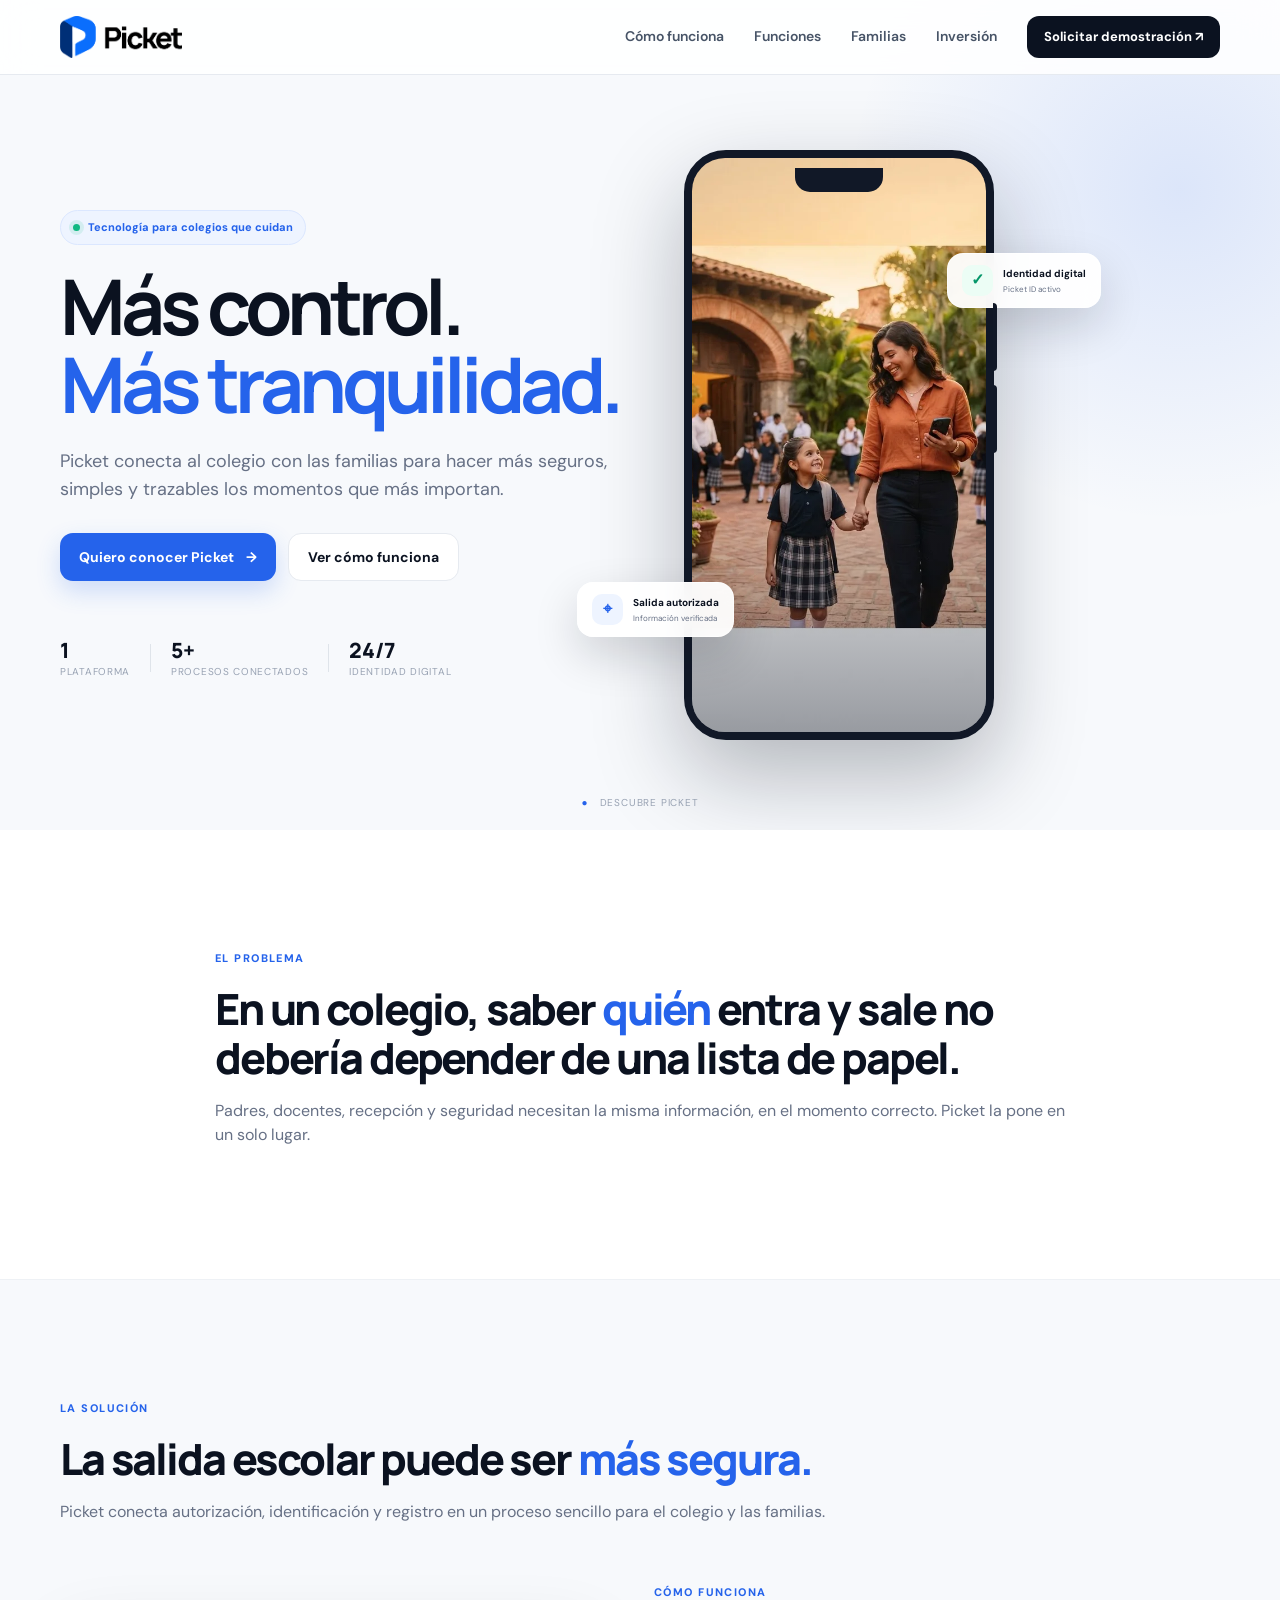
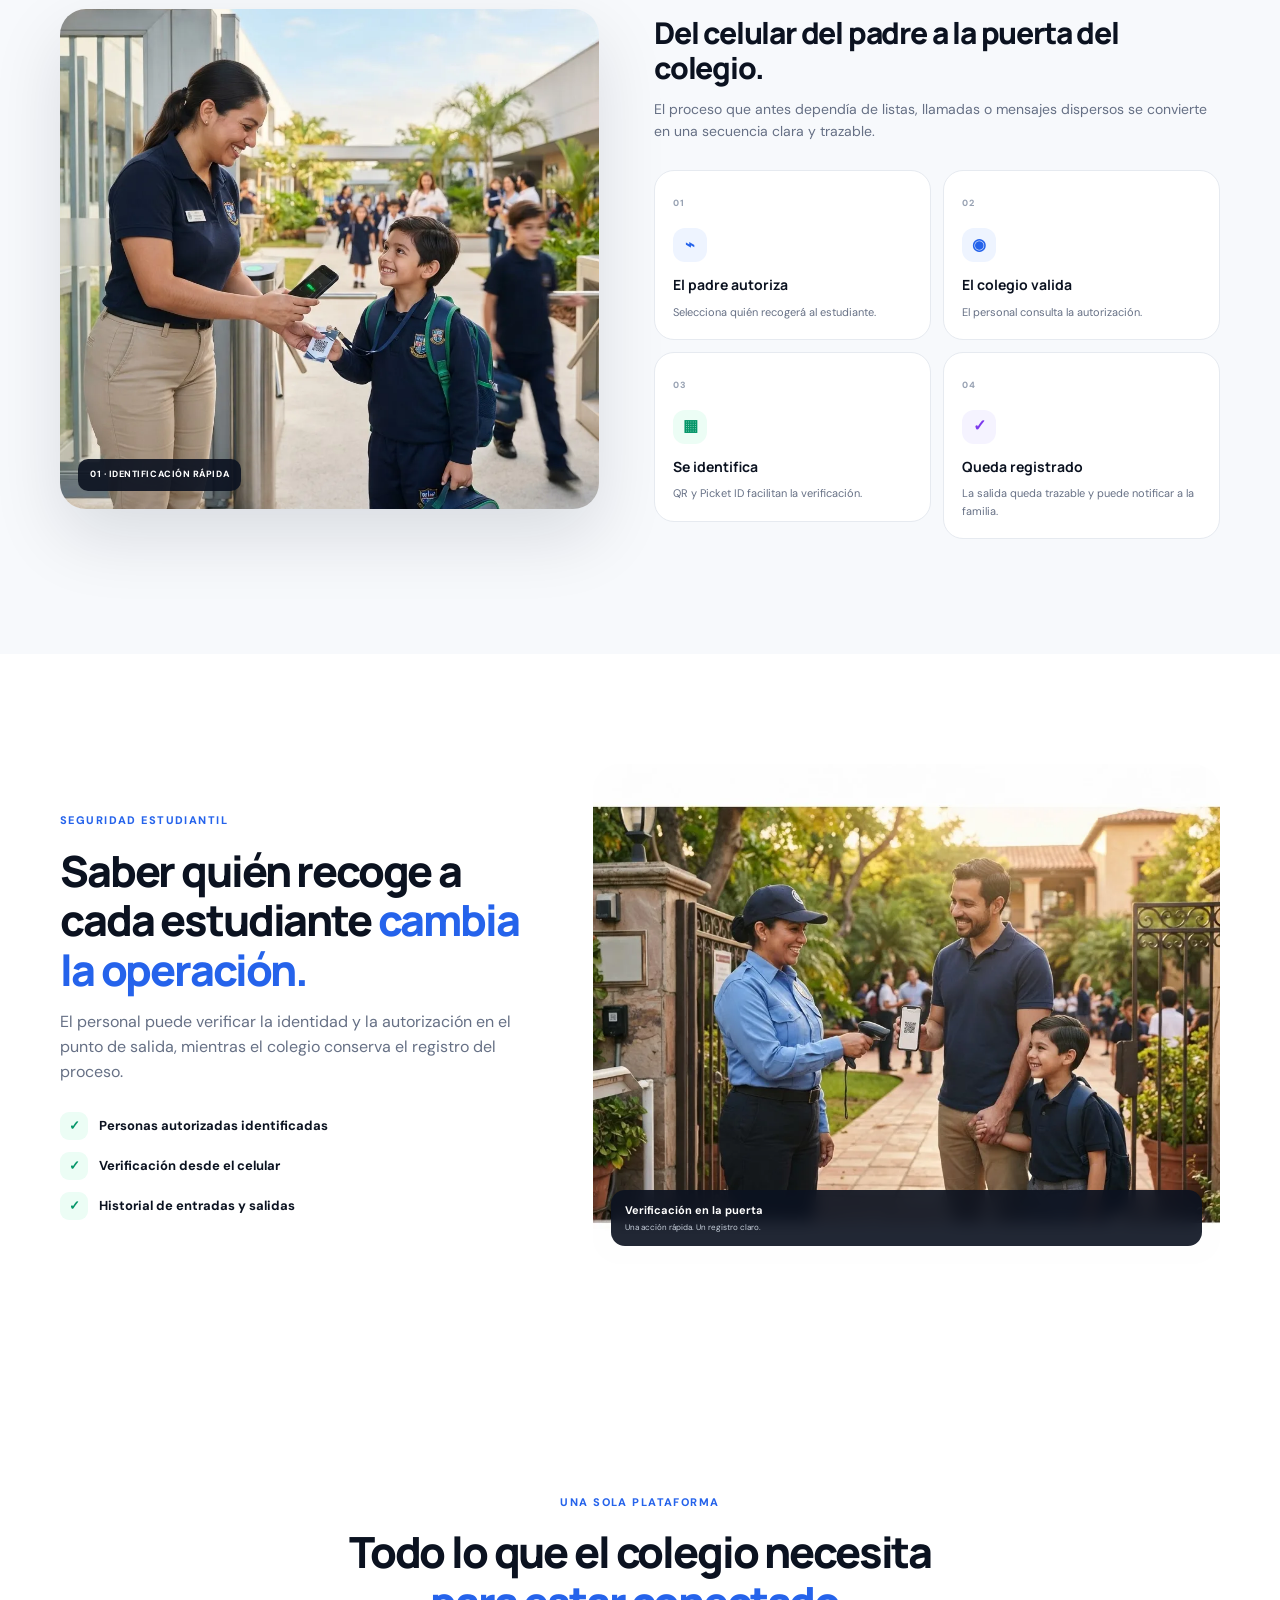
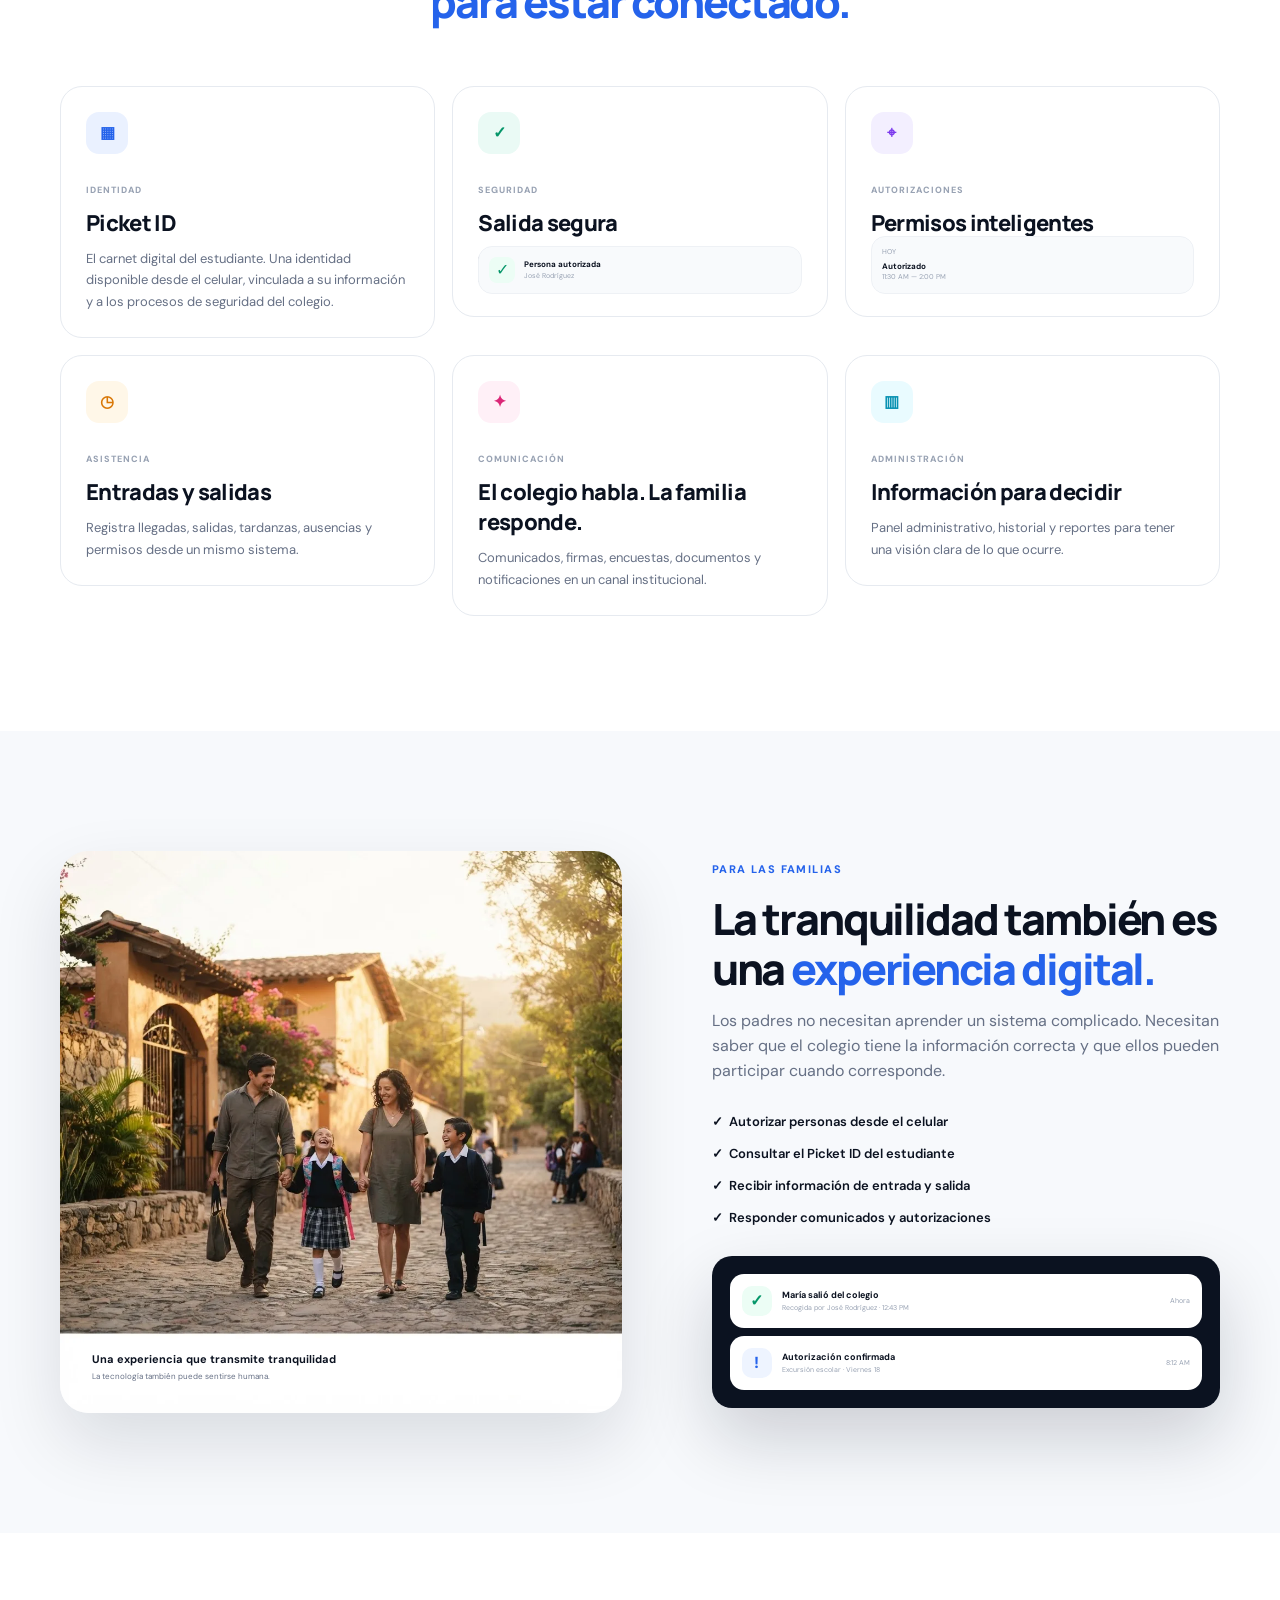
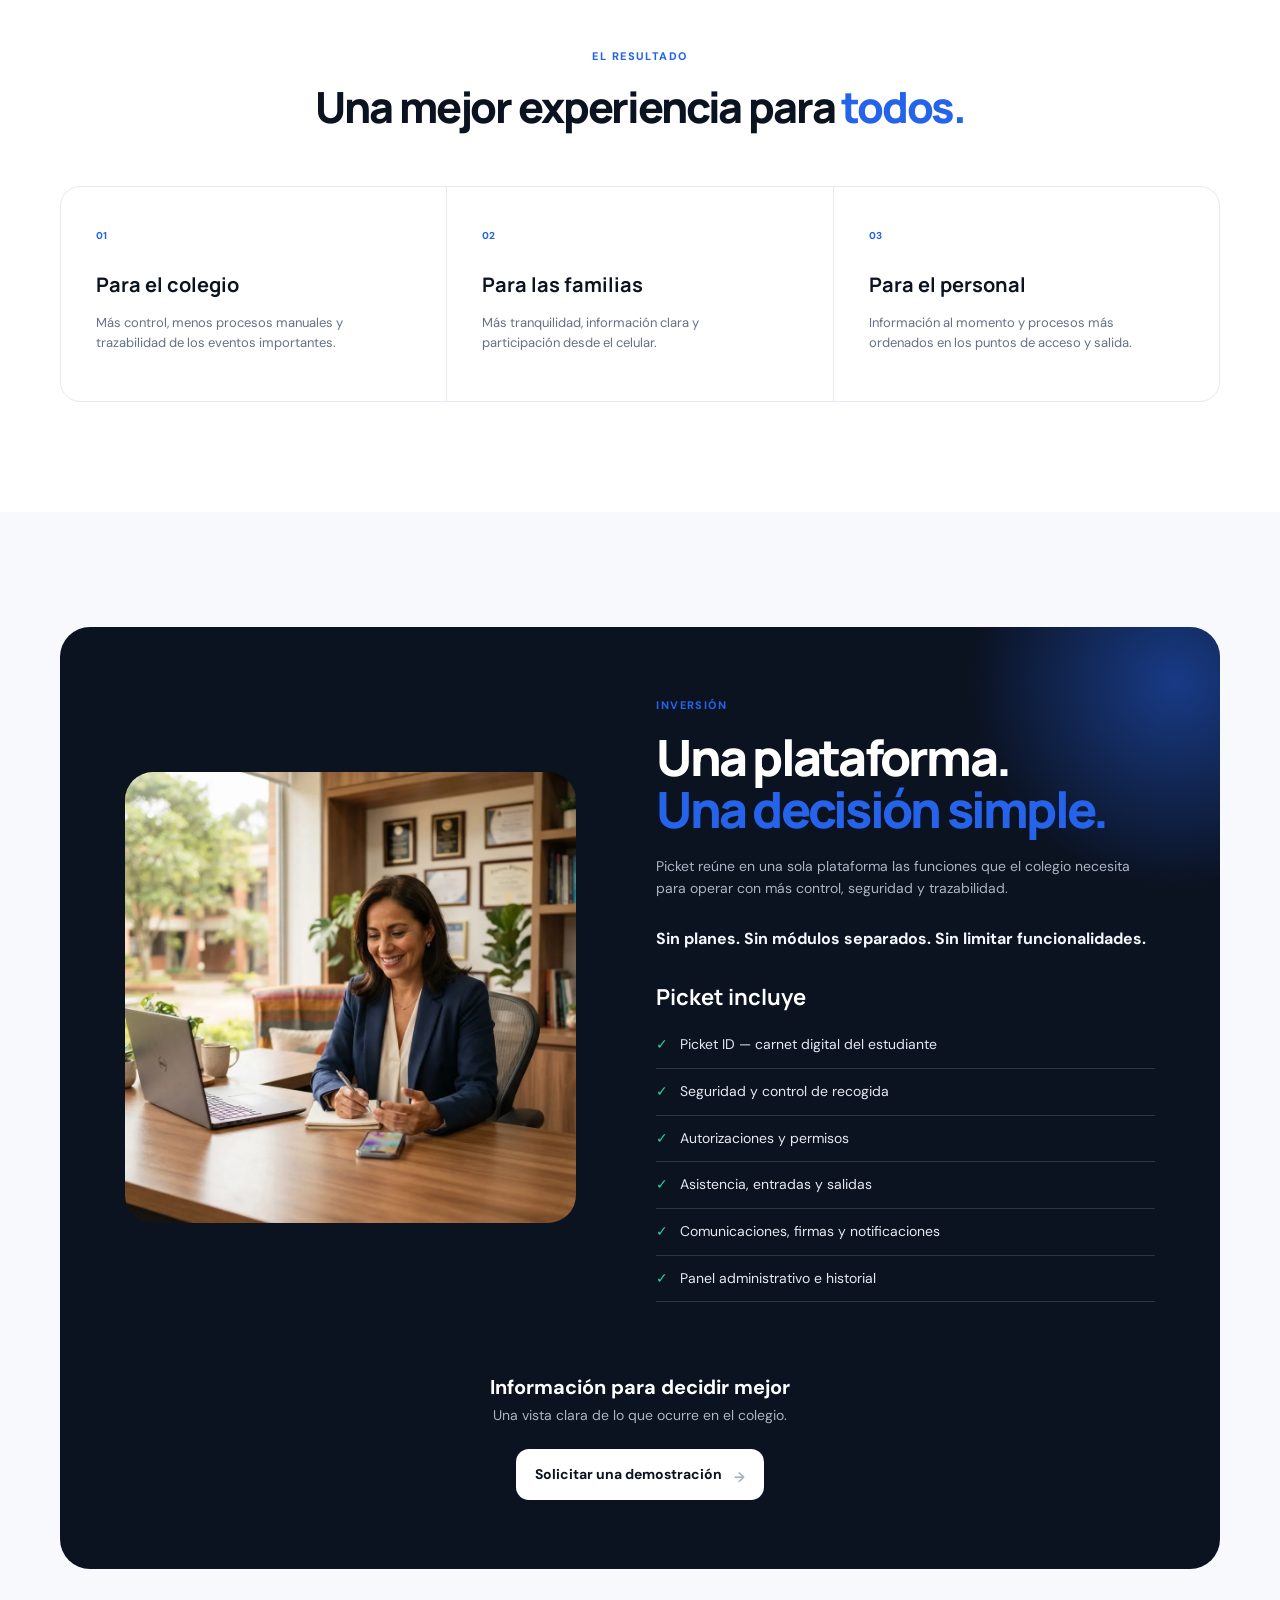
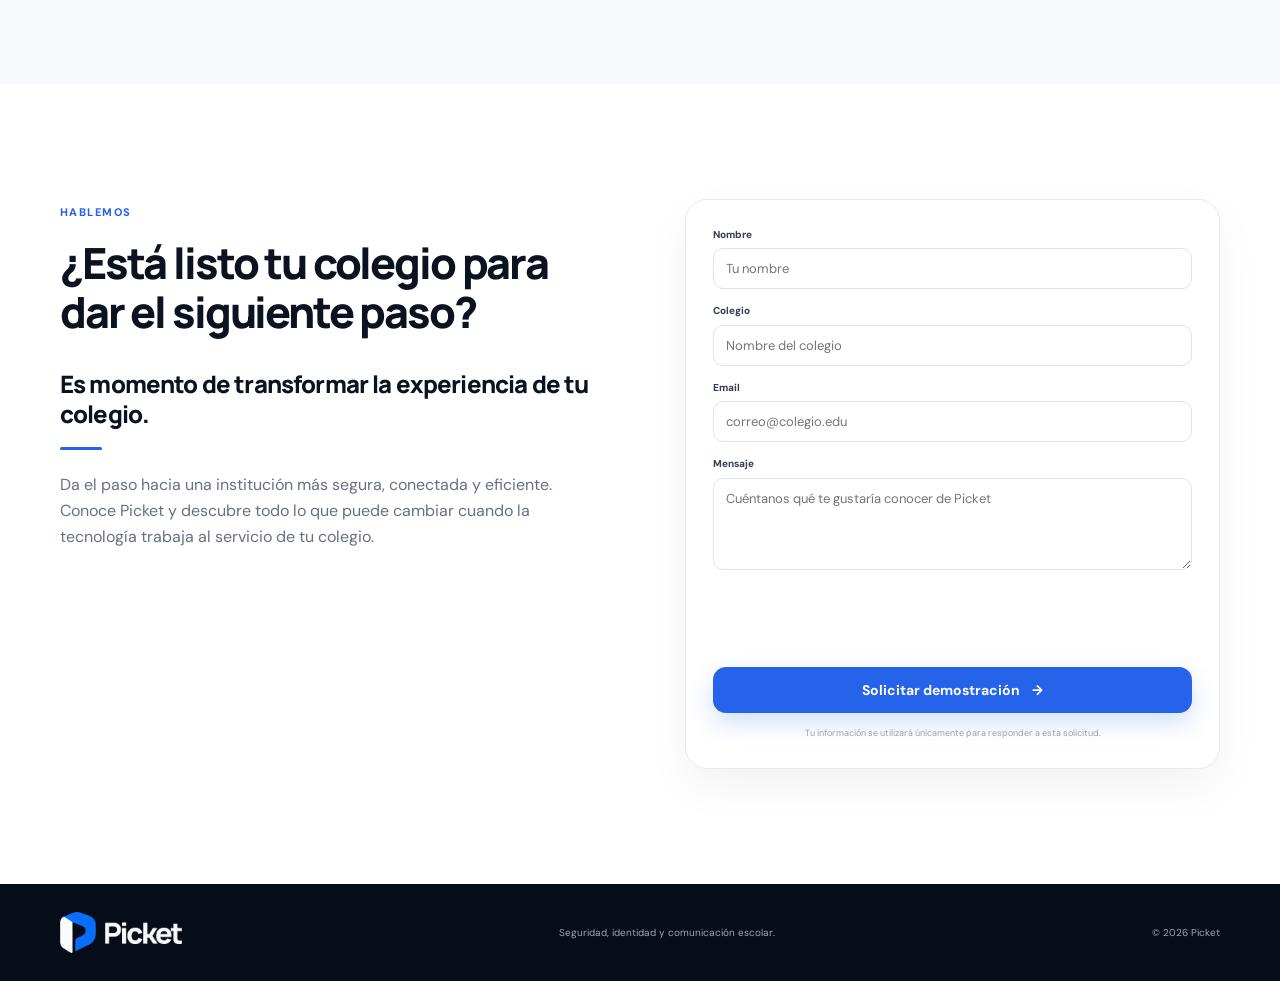
==== index.html @ 039b13df "Add files via upload" ====
<!doctype html><html lang="es"><head><meta charset="utf-8"><meta name="viewport" content="width=device-width,initial-scale=1"><meta name="theme-color" content="#0b1220"><meta name="description" content="Picket: identidad digital, seguridad, asistencia y comunicación para colegios."><title>Picket — Seguridad e identidad escolar</title><link rel="icon" type="image/png" href="images/icon-picket.png"><link rel="apple-touch-icon" href="images/icon-picket.png"><link rel="preconnect" href="https://challenges.cloudflare.com"><script src="https://challenges.cloudflare.com/turnstile/v0/api.js" async defer></script><link rel="preconnect" href="https://fonts.googleapis.com"><link rel="preconnect" href="https://fonts.gstatic.com" crossorigin><link href="https://fonts.googleapis.com/css2?family=DM+Sans:wght@400;500;600;700&family=Manrope:wght@600;700;800&display=swap" rel="stylesheet"><link rel="stylesheet" href="styles.css"></head><body>
<header class="nav"><div class="container nav-inner"><a class="brand" href="#inicio"><img src="images/logo-picket.png" alt="Picket" class="brand-logo"></a><nav class="desktop-nav"><a href="#como-funciona">Cómo funciona</a><a href="#funciones">Funciones</a><a href="#familias">Familias</a><a href="#inversion">Inversión</a></nav><a class="nav-cta" href="#contacto">Solicitar demostración <span>↗</span></a><button class="menu-btn" aria-label="Abrir menú">☰</button></div><div class="mobile-nav"><a href="#como-funciona">Cómo funciona</a><a href="#funciones">Funciones</a><a href="#familias">Familias</a><a href="#inversion">Inversión</a><a href="#contacto">Solicitar demostración</a></div></header>
<main id="inicio">
<section class="hero"><div class="hero-glow"></div><div class="container hero-grid"><div class="hero-copy reveal"><div class="eyebrow"><i></i>Tecnología para colegios que cuidan</div><h1>Más control.<br><em>Más tranquilidad.</em></h1><p class="hero-lead">Picket conecta al colegio con las familias para hacer más seguros, simples y trazables los momentos que más importan.</p><div class="hero-actions"><a class="btn btn-primary" href="#contacto">Quiero conocer Picket <span>→</span></a><a class="btn btn-ghost" href="#como-funciona">Ver cómo funciona</a></div><div class="hero-proof"><div><strong>1</strong><span>plataforma</span></div><b></b><div><strong>5+</strong><span>procesos conectados</span></div><b></b><div><strong>24/7</strong><span>identidad digital</span></div></div></div>
<div class="hero-visual hero-photo-wrap reveal delay-1"><img class="hero-photo" src="images/portada.webp" alt="Madre y estudiante llegando al colegio" loading="eager"><div class="hero-photo-overlay"></div><div class="hero-badge hero-badge-top"><i>✓</i><div><b>Identidad digital</b><small>Picket ID activo</small></div></div><div class="hero-badge hero-badge-bottom"><i>⌖</i><div><b>Salida autorizada</b><small>Información verificada</small></div></div></div></div><div class="scroll-cue">● &nbsp; Descubre Picket</div></section>
<section class="statement"><div class="container narrow reveal"><span class="section-label">EL PROBLEMA</span><h2>En un colegio, saber <span>quién</span> entra y sale no debería depender de una lista de papel.</h2><p>Padres, docentes, recepción y seguridad necesitan la misma información, en el momento correcto. Picket la pone en un solo lugar.</p></div></section>
<section id="como-funciona" class="how"><div class="container"><div class="section-head reveal"><span class="section-label">LA SOLUCIÓN</span><h2>La salida escolar puede ser <span>más segura.</span></h2><p>Picket conecta autorización, identificación y registro en un proceso sencillo para el colegio y las familias.</p></div><div class="solution-feature reveal"><div class="solution-image"><img src="images/qr.webp" alt="Personal del colegio verificando el QR de un estudiante" loading="lazy"><span>01 · Identificación rápida</span></div><div class="solution-copy"><span class="section-label">CÓMO FUNCIONA</span><h3>Del celular del padre a la puerta del colegio.</h3><p>El proceso que antes dependía de listas, llamadas o mensajes dispersos se convierte en una secuencia clara y trazable.</p><div class="flow flow-compact"><div class="flow-line"></div><article class="flow-step reveal"><small>01</small><i>⌁</i><h3>El padre autoriza</h3><p>Selecciona quién recogerá al estudiante.</p></article><article class="flow-step reveal d1"><small>02</small><i>◉</i><h3>El colegio valida</h3><p>El personal consulta la autorización.</p></article><article class="flow-step reveal d2"><small>03</small><i>▦</i><h3>Se identifica</h3><p>QR y Picket ID facilitan la verificación.</p></article><article class="flow-step reveal d3"><small>04</small><i>✓</i><h3>Queda registrado</h3><p>La salida queda trazable y puede notificar a la familia.</p></article></div></div></div></div></section>
<section class="security-story"><div class="container security-grid"><div class="security-copy reveal"><span class="section-label">SEGURIDAD ESTUDIANTIL</span><h2>Saber quién recoge a cada estudiante <span>cambia la operación.</span></h2><p>El personal puede verificar la identidad y la autorización en el punto de salida, mientras el colegio conserva el registro del proceso.</p><div class="security-points"><div><b>✓</b><span>Personas autorizadas identificadas</span></div><div><b>✓</b><span>Verificación desde el celular</span></div><div><b>✓</b><span>Historial de entradas y salidas</span></div></div></div><div class="security-image reveal d1"><img src="images/seguridad.webp" alt="Personal de seguridad verificando la salida de un estudiante" loading="lazy"><div class="image-caption"><b>Verificación en la puerta</b><span>Una acción rápida. Un registro claro.</span></div></div></div></section>
<section id="funciones" class="features"><div class="container"><div class="section-head centered reveal"><span class="section-label">UNA SOLA PLATAFORMA</span><h2>Todo lo que el colegio necesita<br><span>para estar conectado.</span></h2></div><div class="feature-grid"><article class="feature reveal"><div class="feature-icon blue">▦</div><small>IDENTIDAD</small><h3>Picket ID</h3><p>El carnet digital del estudiante. Una identidad disponible desde el celular, vinculada a su información y a los procesos de seguridad del colegio.</p><div class="id-visual"><div><b>PICKET ID</b><span></span><strong>ESTUDIANTE</strong><small>Grado · Sección · Matrícula</small><em>▦</em></div></div></article><article class="feature reveal d1"><div class="feature-icon green">✓</div><small>SEGURIDAD</small><h3>Salida segura</h3><p>Controla quién está autorizado para recoger a cada estudiante y registra el proceso de entrega.</p><div class="tiny"><i>✓</i><div><b>Persona autorizada</b><small>José Rodríguez</small></div></div></article><article class="feature reveal d2"><div class="feature-icon purple">⌖</div><small>AUTORIZACIONES</small><h3>Permisos inteligentes</h3><p>Gestiona autorizaciones permanentes o temporales y ten la información disponible cuando se necesita.</p><div class="permission"><small>HOY</small><b>Autorizado</b><span>11:30 AM — 2:00 PM</span></div></article><article class="feature reveal"><div class="feature-icon orange">◷</div><small>ASISTENCIA</small><h3>Entradas y salidas</h3><p>Registra llegadas, salidas, tardanzas, ausencias y permisos desde un mismo sistema.</p></article><article class="feature reveal d1"><div class="feature-icon pink">✦</div><small>COMUNICACIÓN</small><h3>El colegio habla. La familia responde.</h3><p>Comunicados, firmas, encuestas, documentos y notificaciones en un canal institucional.</p></article><article class="feature reveal d2"><div class="feature-icon cyan">▥</div><small>ADMINISTRACIÓN</small><h3>Información para decidir</h3><p>Panel administrativo, historial y reportes para tener una visión clara de lo que ocurre.</p></article></div></div></section>
<section id="familias" class="family"><div class="container family-grid"><div class="family-image reveal"><img src="images/familia.webp" alt="Familia saliendo feliz del colegio" loading="lazy"><div class="image-caption light"><b>Una experiencia que transmite tranquilidad</b><span>La tecnología también puede sentirse humana.</span></div></div><div class="family-copy reveal d1"><span class="section-label">PARA LAS FAMILIAS</span><h2>La tranquilidad también es una <span>experiencia digital.</span></h2><p>Los padres no necesitan aprender un sistema complicado. Necesitan saber que el colegio tiene la información correcta y que ellos pueden participar cuando corresponde.</p><ul><li>✓ &nbsp;Autorizar personas desde el celular</li><li>✓ &nbsp;Consultar el Picket ID del estudiante</li><li>✓ &nbsp;Recibir información de entrada y salida</li><li>✓ &nbsp;Responder comunicados y autorizaciones</li></ul><div class="family-panel"><div class="notification"><i>✓</i><div><b>María salió del colegio</b><small>Recogida por José Rodríguez · 12:43 PM</small></div><em>Ahora</em></div><div class="notification"><i>!</i><div><b>Autorización confirmada</b><small>Excursión escolar · Viernes 18</small></div><em>8:12 AM</em></div></div></div></div></section>
<section class="benefits"><div class="container"><div class="section-head centered reveal"><span class="section-label">EL RESULTADO</span><h2>Una mejor experiencia para <span>todos.</span></h2></div><div class="benefit-grid"><article class="reveal"><small>01</small><h3>Para el colegio</h3><p>Más control, menos procesos manuales y trazabilidad de los eventos importantes.</p></article><article class="reveal d1"><small>02</small><h3>Para las familias</h3><p>Más tranquilidad, información clara y participación desde el celular.</p></article><article class="reveal d2"><small>03</small><h3>Para el personal</h3><p>Información al momento y procesos más ordenados en los puntos de acceso y salida.</p></article></div></div></section>
<section id="inversion" class="investment"><div class="container investment-box reveal"><div class="investment-visual"><img src="images/directora.webp" alt="Directora de colegio utilizando Picket en su oficina" loading="lazy"></div><div class="investment-content"><span class="section-label">INVERSIÓN</span><h2>Una plataforma.<br><span>Una decisión simple.</span></h2><p>Picket reúne en una sola plataforma las funciones que el colegio necesita para operar con más control, seguridad y trazabilidad.</p><div class="investment-note">Sin planes. Sin módulos separados. Sin limitar funcionalidades.</div><div class="investment-list"><h3>Picket incluye</h3><p>✓ &nbsp; Picket ID — carnet digital del estudiante</p><p>✓ &nbsp; Seguridad y control de recogida</p><p>✓ &nbsp; Autorizaciones y permisos</p><p>✓ &nbsp; Asistencia, entradas y salidas</p><p>✓ &nbsp; Comunicaciones, firmas y notificaciones</p><p>✓ &nbsp; Panel administrativo e historial</p></div></div><div class="investment-caption"><b>Información para decidir mejor</b><span>Una vista clara de lo que ocurre en el colegio.</span><a class="btn btn-white" href="#contacto">Solicitar una demostración <span>→</span></a></div></div></section>
<section id="contacto" class="contact"><div class="container contact-grid"><div class="contact-copy reveal"><span class="section-label">HABLEMOS</span><h2>¿Está listo tu colegio para dar el siguiente paso?</h2><div class="contact-closing"><p class="contact-closing-lead">Es momento de transformar la experiencia de tu colegio.</p><p>Da el paso hacia una institución más segura, conectada y eficiente. Conoce Picket y descubre todo lo que puede cambiar cuando la tecnología trabaja al servicio de tu colegio.</p></div></div><form class="contact-form reveal d1" id="contactForm" action="https://formspree.io/f/mljelqba" method="POST">
<label>Nombre<input name="name" autocomplete="name" required placeholder="Tu nombre"></label>
<label>Colegio<input name="school" autocomplete="organization" required placeholder="Nombre del colegio"></label>
<label>Email<input name="email" type="email" autocomplete="email" required placeholder="correo@colegio.edu"></label>
<label>Mensaje<textarea name="message" rows="4" placeholder="Cuéntanos qué te gustaría conocer de Picket"></textarea></label>
<input type="hidden" name="_subject" value="Nueva solicitud de demostración — Picket">
<input type="hidden" name="_replyto" value="">
<div class="cf-turnstile" data-sitekey="0x4AAAAAAEpNoszAMaUl9OP8" data-theme="light" data-size="flexible"></div>
<button class="btn btn-primary" type="submit">Solicitar demostración <span>→</span></button>
<p>Tu información se utilizará únicamente para responder a esta solicitud.</p>
</form></div></section>
</main><footer><div class="container footer-inner"><a class="brand" href="#inicio"><img src="images/LogoPicketFondoOscuro.png" alt="Picket" class="brand-logo"></a><p>Seguridad, identidad y comunicación escolar.</p><span>© 2026 Picket</span></div></footer><script src="script.js"></script></body></html>
---- styles.css ----
:root{--ink:#0b1220;--muted:#667085;--line:#e6eaf0;--bg:#f7f9fc;--blue:#2563eb;--green:#10b981;--purple:#7c3aed;--orange:#f59e0b;--pink:#ec4899;--cyan:#06b6d4}*{box-sizing:border-box}html{scroll-behavior:smooth}body{margin:0;color:var(--ink);background:#fff;font-family:"DM Sans",sans-serif;line-height:1.55}h1,h2,h3,.brand{font-family:Manrope,sans-serif}a{text-decoration:none;color:inherit}.container{width:min(1160px,calc(100% - 40px));margin:auto}.nav{position:fixed;z-index:20;top:0;left:0;right:0;background:#ffffffdd;backdrop-filter:blur(18px);border-bottom:1px solid #e6eaf0}.nav-inner{height:74px;display:flex;align-items:center;gap:30px}.brand{display:flex;align-items:center;gap:10px;font-weight:800;font-size:23px;letter-spacing:-.04em}.brand-mark{width:30px;height:30px;border-radius:9px;background:var(--ink);display:flex;align-items:center;justify-content:center;gap:3px;transform:rotate(-7deg)}.brand-mark i{width:3px;border-radius:4px;background:white;display:block}.brand-mark i:nth-child(1){height:10px}.brand-mark i:nth-child(2){height:17px}.brand-mark i:nth-child(3){height:13px}.desktop-nav{display:flex;gap:30px;margin-left:auto}.desktop-nav a{font-size:14px;color:#475467;font-weight:600}.desktop-nav a:hover{color:var(--blue)}.nav-cta{background:var(--ink);color:white;border-radius:12px;padding:11px 17px;font-size:13px;font-weight:700}.menu-btn,.mobile-nav{display:none}.hero{position:relative;overflow:hidden;min-height:760px;background:var(--bg);padding:150px 0 90px}.hero-glow{position:absolute;width:700px;height:700px;right:-250px;top:-160px;border-radius:50%;background:radial-gradient(circle,rgba(37,99,235,.13),transparent 67%)}.hero-grid{display:grid;grid-template-columns:1.03fr .97fr;align-items:center;gap:55px;position:relative}.eyebrow{display:inline-flex;align-items:center;gap:8px;background:#eef4ff;border:1px solid #dbe7ff;padding:8px 12px;border-radius:999px;margin-bottom:22px;font-size:11px;font-weight:800;color:var(--blue)}.eyebrow i{width:7px;height:7px;border-radius:50%;background:var(--green);box-shadow:0 0 0 4px #10b9811f}.hero h1{font-size:clamp(50px,6vw,78px);line-height:1.02;letter-spacing:-.065em;margin:0 0 24px}.hero h1 em{font-style:normal;color:var(--blue)}.hero-lead{font-size:18px;color:var(--muted);max-width:600px;margin:0 0 30px}.hero-actions{display:flex;gap:12px}.btn{display:inline-flex;align-items:center;justify-content:center;gap:12px;border:0;cursor:pointer;font:700 14px "DM Sans";padding:14px 19px;border-radius:13px;transition:.2s}.btn:hover{transform:translateY(-2px)}.btn-primary{background:var(--blue);color:#fff;box-shadow:0 10px 24px #2563eb33}.btn-ghost{color:var(--ink);border:1px solid var(--line);background:#fff}.hero-proof{display:flex;align-items:center;gap:20px;margin-top:55px}.hero-proof div{display:flex;flex-direction:column}.hero-proof strong{font:800 21px Manrope}.hero-proof span{font-size:10px;color:#98a2b3;text-transform:uppercase;letter-spacing:.07em}.hero-proof>b{height:28px;width:1px;background:#dfe4ea}.hero-visual{height:500px;position:relative;display:flex;align-items:center;justify-content:center}.orbit{position:absolute;border:1px solid #2563eb24;border-radius:50%;width:420px;height:420px}.orbit.o2{width:570px;height:570px;border-color:#10b98119}.phone{position:relative;width:292px;height:520px;background:#fff;border:8px solid var(--ink);border-radius:42px;box-shadow:0 35px 80px #0b122038;padding:18px;z-index:2;overflow:hidden}.phone:before{content:"";position:absolute;top:0;left:50%;transform:translateX(-50%);width:95px;height:23px;background:var(--ink);border-radius:0 0 17px 17px}.phone-top{display:flex;justify-content:space-between;margin-top:9px;font-size:9px;color:#667085}.phone-top small{font-weight:800;color:var(--ink);font-size:11px}.student-photo{height:145px;border-radius:20px;background:linear-gradient(135deg,#dbeafe,#eff6ff);margin-top:18px;display:flex;align-items:center;justify-content:center;position:relative}.avatar{width:82px;height:82px;border-radius:50%;background:#bfdbfe;display:grid;place-items:center;font:800 29px Manrope;color:#1d4ed8}.student-photo span{position:absolute;bottom:9px;background:#ecfdf5;color:#047857;border:1px solid #a7f3d0;border-radius:999px;padding:5px 8px;font-size:8px;font-weight:700}.student-name{font:800 16px Manrope;margin-top:13px}.student-meta{font-size:10px;color:#667085}.id-card{display:flex;justify-content:space-between;align-items:center;background:#f7f9fc;border:1px solid #edf0f5;border-radius:13px;margin-top:13px;padding:9px 11px}.id-card span,.id-card strong{display:block}.id-card span{font-size:7px;text-transform:uppercase;color:#98a2b3}.id-card strong{font-size:9px}.id-card>b{font-size:25px}.pickup{margin-top:11px;border-top:1px solid #eef0f3;padding-top:10px}.pickup>div:first-child{display:flex;justify-content:space-between;font-size:8px;color:#667085}.pickup>div:first-child strong{color:var(--blue)}.person{display:flex;align-items:center;gap:7px;margin-top:7px}.person>i{width:28px;height:28px;border-radius:9px;background:#e0e7ff;color:#4338ca;display:grid;place-items:center;font-size:8px;font-weight:800;font-style:normal}.person div{flex:1}.person b,.person small{display:block}.person b{font-size:8px}.person small{font-size:7px;color:#98a2b3}.person em{color:var(--green);font-weight:800}.phone>button{border:0;background:var(--ink);color:#fff;border-radius:10px;padding:9px;width:100%;font:700 9px "DM Sans";margin-top:12px}.phone>button span{float:right}.float-card{position:absolute;z-index:3;background:#fffffff5;border:1px solid #e9edf3;border-radius:14px;box-shadow:0 18px 40px #0b12201c;padding:11px 13px;display:flex;align-items:center;gap:9px;min-width:205px}.float-card.a{right:0;top:78px}.float-card.b{left:0;bottom:83px}.float-card>i{width:27px;height:27px;border-radius:9px;display:grid;place-items:center;font-style:normal;font-weight:800;background:#ecfdf5;color:#059669}.float-card.b>i{background:#eff6ff;color:#2563eb}.float-card b,.float-card small{display:block}.float-card b{font-size:10px}.float-card small{font-size:8px;color:#98a2b3}.scroll-cue{position:absolute;bottom:20px;left:50%;transform:translateX(-50%);font-size:10px;color:#98a2b3;letter-spacing:.08em;text-transform:uppercase}.scroll-cue:first-letter{color:var(--blue)}.statement{padding:115px 0}.narrow{max-width:850px}.section-label{font-size:11px;letter-spacing:.13em;font-weight:800;color:var(--blue)}.statement h2,.section-head h2,.family h2,.contact h2{font:800 43px/1.15 Manrope;letter-spacing:-.05em;margin:14px 0}.statement h2 span,.section-head h2 span,.family h2 span,.investment h2 span,.benefits h2 span{color:var(--blue)}.statement p,.section-head p,.family-copy>p,.contact-copy>p{color:var(--muted);font-size:16px}.how{padding:115px 0;background:var(--bg);border-top:1px solid #eef1f5}.flow{display:grid;grid-template-columns:repeat(4,1fr);gap:24px;margin-top:60px;position:relative}.flow-line{position:absolute;left:9%;right:9%;top:43px;height:1px;background:#dfe5ee}.flow-step{background:#fff;border:1px solid var(--line);border-radius:20px;padding:25px 23px;min-height:235px;position:relative}.flow-step small{font-size:9px;font-weight:800;color:#98a2b3;letter-spacing:.1em}.flow-step i{display:grid;place-items:center;width:38px;height:38px;border-radius:12px;background:#eef4ff;color:var(--blue);margin:24px 0 18px;font-style:normal;font-weight:800}.flow-step:nth-of-type(3) i{background:#ecfdf5;color:#059669}.flow-step:nth-of-type(4) i{background:#f5f3ff;color:#7c3aed}.flow-step h3{font-size:16px;margin:0 0 8px}.flow-step p{font-size:12px;color:#667085;margin:0}.features{padding:115px 0}.centered{text-align:center}.feature-grid{display:grid;grid-template-columns:repeat(3,1fr);grid-auto-rows:330px;gap:17px;margin-top:60px}.feature{border:1px solid var(--line);border-radius:22px;padding:25px;background:#fff;min-height:300px;position:relative;overflow:hidden;transition:.25s}.feature:hover{transform:translateY(-4px);box-shadow:0 18px 45px #0b12200c}.feature-icon{width:42px;height:42px;border-radius:13px;display:grid;place-items:center;font-weight:800;margin-bottom:22px}.feature-icon.blue{background:#eaf1ff;color:#2563eb}.feature-icon.green{background:#eafaf5;color:#059669}.feature-icon.purple{background:#f3efff;color:#7c3aed}.feature-icon.orange{background:#fff7e8;color:#d97706}.feature-icon.pink{background:#fff0f7;color:#db2777}.feature-icon.cyan{background:#e9fbff;color:#0891b2}.feature>small{font-size:9px;font-weight:800;letter-spacing:.11em;color:#98a2b3}.feature h3{font:800 22px Manrope;letter-spacing:-.03em;margin:7px 0 10px}.feature p{font-size:13px;color:#667085;margin:0;line-height:1.65}.id-visual{position:absolute;bottom:-38px;right:-20px;transform:rotate(-6deg)}.id-visual>div{width:210px;height:255px;border-radius:20px;background:linear-gradient(150deg,#1e40af,#2563eb);padding:18px;box-shadow:0 25px 50px #0004;display:flex;flex-direction:column}.id-visual b{font:800 9px Manrope;letter-spacing:.12em}.id-visual span{width:70px;height:70px;border-radius:50%;background:#bfdbfe;margin:30px auto 14px}.id-visual strong{font-size:10px}.id-visual small{font-size:7px;color:#bcd0ff}.id-visual em{font-size:28px;text-align:right;margin-top:auto;font-style:normal}.tiny,.permission{position:absolute;bottom:22px;left:25px;right:25px;background:#f8fafc;border:1px solid #eef1f5;border-radius:14px;padding:10px}.tiny{display:flex;align-items:center;gap:9px}.tiny>i{width:26px;height:26px;border-radius:8px;background:#ecfdf5;color:#059669;display:grid;place-items:center;font-style:normal}.tiny b,.tiny small,.permission small,.permission b,.permission span{display:block}.tiny b,.permission b{font-size:8px}.tiny small,.permission small,.permission span{font-size:7px;color:#98a2b3}.permission b{margin-top:2px}.family{padding:120px 0;background:var(--bg)}.family-grid{display:grid;grid-template-columns:1fr 1fr;gap:90px;align-items:center}.family ul{list-style:none;padding:0;margin:28px 0;display:grid;gap:12px}.family li{font-size:13px;font-weight:600}.family-panel{background:var(--ink);border-radius:28px;padding:25px;box-shadow:0 30px 70px #0b12202e;min-height:390px}.notification{display:flex;align-items:center;gap:10px;background:#fff;border-radius:14px;padding:12px;margin-bottom:10px}.notification>i{width:30px;height:30px;border-radius:10px;background:#ecfdf5;color:#059669;display:grid;place-items:center;font-style:normal;font-weight:800}.notification:nth-child(2)>i{background:#eef4ff;color:#2563eb}.notification div{flex:1}.notification b,.notification small{display:block}.notification b{font-size:9px}.notification small{font-size:7px;color:#98a2b3}.notification em{font-style:normal;font-size:7px;color:#98a2b3}.family-card{margin-top:30px;border:1px solid #2d384b;border-radius:18px;padding:16px;color:#fff}.family-card>div{display:flex;justify-content:space-between;font-size:8px;color:#aab4c4}.family-card>div b{color:#34d399}.family-card section{display:flex;align-items:center;gap:10px;margin-top:18px}.family-card section>i{width:47px;height:47px;border-radius:14px;background:#bfdbfe;color:#1d4ed8;display:grid;place-items:center;font:800 18px Manrope;font-style:normal}.family-card section b,.family-card section small{display:block}.family-card section b{font-size:11px}.family-card section small{font-size:8px;color:#98a2b3}.family-card section>strong{margin-left:auto;font-size:35px}.benefits{padding:110px 0}.benefit-grid{display:grid;grid-template-columns:repeat(3,1fr);gap:1px;background:var(--line);margin-top:55px;border:1px solid var(--line);border-radius:20px;overflow:hidden}.benefit-grid article{background:#fff;padding:35px;min-height:210px}.benefit-grid small{font-size:10px;font-weight:800;color:var(--blue)}.benefit-grid h3{font-size:20px;margin:22px 0 8px}.benefit-grid p{font-size:13px;color:#667085;max-width:280px}.investment{padding:115px 0;background:var(--bg)}.investment-box{background:var(--ink);border-radius:30px;padding:65px;display:grid;grid-template-columns:1fr 1fr;gap:80px;color:#fff;position:relative;overflow:hidden}.investment-box:after{content:"";position:absolute;width:450px;height:450px;border-radius:50%;right:-180px;top:-170px;background:radial-gradient(circle,#2563eb80,transparent 65%)}.investment h2{font:800 50px/1.05 Manrope;letter-spacing:-.055em;margin:14px 0 20px}.investment-copy>p{color:#aab4c4;font-size:14px}.price{display:flex;align-items:center;gap:18px;margin:35px 0 8px}.price strong{font:800 55px Manrope;letter-spacing:-.055em}.price span{font-size:12px;color:#aab4c4;line-height:1.35}.investment-box>div:first-child>small{font-size:10px;color:#d5dbe5}.investment-list{position:relative;z-index:2}.investment-list h3{font-size:18px}.investment-list p{border-bottom:1px solid #2b3648;padding:11px 0;margin:0;font-size:12px;color:#e5e9ef}.investment-list p::first-letter{color:#34d399}.btn-white{background:#fff;color:var(--ink);margin-top:18px}.contact{padding:115px 0}.contact-grid{display:grid;grid-template-columns:1fr 1fr;gap:90px}.contact h2{font-size:43px}.contact-detail{display:flex;gap:12px;align-items:center;margin-top:35px}.contact-detail>i{width:40px;height:40px;border-radius:12px;background:#eef4ff;color:var(--blue);display:grid;place-items:center;font-style:normal}.contact-detail small,.contact-detail b{display:block}.contact-detail small{font-size:9px;color:#98a2b3}.contact-detail b{font-size:12px}.contact-form{border:1px solid var(--line);border-radius:22px;padding:27px;background:#fff;box-shadow:0 18px 45px #0b12200d;display:grid;gap:14px}.contact-form label{font-size:10px;font-weight:800;color:#344054}.contact-form input,.contact-form textarea{display:block;width:100%;margin-top:6px;border:1px solid #dfe4ea;border-radius:10px;padding:11px 12px;font:13px "DM Sans";outline:none;resize:vertical}.contact-form input:focus,.contact-form textarea:focus{border-color:#93b4ff;box-shadow:0 0 0 3px #eef4ff}.contact-form>p{font-size:9px;color:#98a2b3;margin:0;text-align:center} .contact-form .cf-turnstile{margin:2px 0 2px;min-height:65px}.contact-closing{margin-top:32px;max-width:620px}.contact-closing-lead{font:800 24px/1.25 Manrope;color:var(--ink);letter-spacing:-.035em;margin:0 0 14px}.contact-closing>p:not(.contact-closing-lead){font-size:16px;color:var(--muted);line-height:1.65;margin:0}.contact-closing-lead::after{content:"";display:block;width:42px;height:3px;background:var(--blue);border-radius:999px;margin-top:18px}.contact-closing-lead + p{margin-top:22px!important}@media(max-width:900px){.contact-closing{margin-top:25px}.contact-closing-lead{font-size:22px}.contact-closing>p:not(.contact-closing-lead){font-size:15px}}
footer{background:#070d18;color:#9ba7b8;padding:28px 0}.footer-inner{display:flex;align-items:center;justify-content:space-between;gap:20px}.footer-inner .brand{color:#fff}.footer-inner p,.footer-inner>span{font-size:10px;margin:0}.reveal{opacity:0;transform:translateY(20px);transition:.7s ease}.reveal.visible{opacity:1;transform:none}.d1{transition-delay:.08s}.d2{transition-delay:.16s}.d3{transition-delay:.24s}
@media(max-width:900px){.desktop-nav,.nav-cta{display:none}.menu-btn{display:block;margin-left:auto;background:none;border:0;font-size:24px;color:var(--ink);cursor:pointer}.mobile-nav{padding:14px 20px 20px;border-top:1px solid var(--line);background:#fff}.mobile-nav.open{display:grid;gap:4px}.mobile-nav a{padding:10px 0;font-size:14px;font-weight:700}.hero{padding-top:125px}.hero-grid{grid-template-columns:1fr}.hero-copy{text-align:center}.hero-lead{margin-left:auto;margin-right:auto}.hero-actions,.hero-proof{justify-content:center}.hero-visual{margin-top:20px}.flow,.feature-grid{grid-template-columns:1fr 1fr;grid-auto-rows:330px}.flow-line{display:none}.family-grid,.contact-grid,.investment-box{grid-template-columns:1fr;gap:45px}.benefit-grid{grid-template-columns:1fr}}
@media(max-width:600px){.container{width:calc(100% - 28px)}.hero{padding-top:112px}.hero h1{font-size:48px}.hero-lead{font-size:16px}.hero-actions{flex-direction:column}.hero-proof{gap:11px;margin-top:40px}.hero-proof strong{font-size:17px}.hero-visual{height:470px;transform:scale(.88);margin:-5px -25px}.float-card.a{right:-7px}.float-card.b{left:-7px}.statement,.how,.features,.family,.benefits,.investment,.contact{padding:80px 0}.statement h2,.section-head h2,.family h2,.contact h2{font-size:32px}.flow,.feature-grid{grid-template-columns:1fr;grid-auto-rows:330px}.investment-box{padding:35px 25px;border-radius:24px}.investment h2{font-size:40px}.price strong{font-size:43px}.footer-inner{flex-direction:column;text-align:center}}

/* Visual storytelling with supplied Picket photography */
.hero-photo-wrap{height:560px;border-radius:34px;overflow:visible;position:relative;display:block;box-shadow:0 35px 90px #0b12202a}
.hero-photo{width:100%;height:100%;display:block;object-fit:cover;object-position:center;border-radius:34px;box-shadow:inset 0 0 0 1px #ffffff33}
.hero-photo-overlay{position:absolute;inset:0;border-radius:34px;background:linear-gradient(180deg,#0b122000 45%,#0b12206b 100%)}
.hero-badge{position:absolute;z-index:3;display:flex;align-items:center;gap:10px;background:#fffffff2;border:1px solid #ffffffaa;border-radius:16px;padding:11px 14px;box-shadow:0 18px 45px #0b12202a;backdrop-filter:blur(10px)}
.hero-badge i{width:31px;height:31px;border-radius:10px;display:grid;place-items:center;background:#ecfdf5;color:#059669;font-style:normal;font-weight:800}
.hero-badge b,.hero-badge small{display:block}.hero-badge b{font-size:10px}.hero-badge small{font-size:8px;color:#667085;margin-top:2px}.hero-badge-top{right:-22px;top:55px}.hero-badge-bottom{left:-22px;bottom:55px}.hero-badge-bottom i{background:#eef4ff;color:#2563eb}
.solution-feature{display:grid;grid-template-columns:1fr 1.05fr;gap:55px;align-items:center;margin-top:55px}.solution-image{position:relative;border-radius:26px;overflow:hidden;min-height:500px;box-shadow:0 28px 70px #0b12201f}.solution-image img{width:100%;height:500px;display:block;object-fit:cover;object-position:center}.solution-image>span{position:absolute;left:18px;bottom:18px;background:#0b1220e8;color:#fff;padding:9px 12px;border-radius:10px;font-size:9px;font-weight:800;letter-spacing:.06em;text-transform:uppercase}.solution-copy>h3{font:800 30px/1.15 Manrope;letter-spacing:-.04em;margin:12px 0}.solution-copy>p{font-size:14px;color:var(--muted);max-width:560px}.flow-compact{grid-template-columns:repeat(2,1fr);gap:12px;margin-top:28px}.flow-compact .flow-line{display:none}.flow-compact .flow-step{min-height:170px;padding:18px}.flow-compact .flow-step i{margin:14px 0 12px;width:34px;height:34px}.flow-compact .flow-step h3{font-size:14px}.flow-compact .flow-step p{font-size:11px}.security-story{padding:110px 0;background:#fff}.security-grid{display:grid;grid-template-columns:.85fr 1.15fr;gap:70px;align-items:center}.security-copy h2{font:800 43px/1.15 Manrope;letter-spacing:-.05em;margin:14px 0}.security-copy h2 span{color:var(--blue)}.security-copy>p{color:var(--muted);font-size:16px}.security-points{display:grid;gap:12px;margin-top:28px}.security-points div{display:flex;align-items:center;gap:11px;font-size:13px;font-weight:700}.security-points b{width:28px;height:28px;border-radius:9px;background:#ecfdf5;color:#059669;display:grid;place-items:center}.security-image,.family-image,.investment-visual{position:relative;overflow:hidden;border-radius:28px}.security-image img{width:100%;height:500px;display:block;object-fit:cover;object-position:center}.image-caption{position:absolute;left:18px;right:18px;bottom:18px;background:#0b1220e8;color:#fff;border-radius:14px;padding:12px 14px;backdrop-filter:blur(8px)}.image-caption b,.image-caption span{display:block}.image-caption b{font-size:11px}.image-caption span{font-size:8px;color:#c8d0dc;margin-top:2px}.image-caption.light{background:#ffffffed;color:var(--ink)}.image-caption.light span{color:#667085}.family{padding:120px 0;background:var(--bg)}.family-grid{grid-template-columns:1.05fr .95fr}.family-image{min-height:610px;box-shadow:0 30px 70px #0b12201f}.family-image img{width:100%;height:610px;display:block;object-fit:cover;object-position:center}.family-copy .family-panel{margin-top:25px;min-height:auto;padding:18px;border-radius:20px}.family-copy .notification{margin-bottom:8px}.family-copy .notification:last-child{margin-bottom:0}.investment-box{grid-template-columns:.95fr 1.05fr}.investment-visual{min-height:560px;z-index:2}.investment-visual img{width:100%;height:560px;display:block;object-fit:cover;object-position:center}.investment-content{position:relative;z-index:2}.investment-content>p{color:#aab4c4;font-size:14px}.investment-content>small{font-size:10px;color:#d5dbe5}.investment-content .investment-list{margin-top:28px}.investment-box:after{z-index:1}.investment-list{position:relative;z-index:3}
@media(max-width:900px){.hero-photo-wrap{height:500px}.solution-feature,.security-grid{grid-template-columns:1fr;gap:35px}.solution-image,.solution-image img{min-height:420px;height:420px}.security-image img{height:430px}.family-image,.family-image img{min-height:460px;height:460px}.investment-visual,.investment-visual img{min-height:420px;height:420px}.investment-content{order:-1}}
@media(max-width:600px){.hero-photo-wrap{height:440px;border-radius:26px;margin-left:4px;margin-right:4px}.hero-photo,.hero-photo-overlay{border-radius:26px}.hero-badge-top{right:-8px;top:24px}.hero-badge-bottom{left:-8px;bottom:24px}.hero-badge{padding:9px 11px}.solution-feature{margin-top:38px}.solution-image,.solution-image img{height:350px;min-height:350px}.solution-copy>h3{font-size:25px}.flow-compact{grid-template-columns:1fr}.flow-compact .flow-step{min-height:145px}.security-story{padding:80px 0}.security-copy h2{font-size:32px}.security-image img{height:350px}.family-image,.family-image img{height:390px;min-height:390px}.family-grid{gap:35px}.investment-visual,.investment-visual img{height:350px;min-height:350px}.investment-content{order:0}}

/* Final visual refinements: full photography + mobile-first framing */
.family-image,
.investment-visual{overflow:hidden}
.family-image img,
.investment-visual img{width:100%;height:auto;min-height:0;display:block;object-fit:contain;object-position:center}
.family-image{align-self:start;min-height:0}
.investment-visual{min-height:0}
.investment-visual img{aspect-ratio:auto}

/* Investment section: price intentionally hidden from the public landing */
.investment-box{grid-template-columns:.95fr 1.05fr;align-items:center}
.investment-note{margin-top:28px;font-size:16px;line-height:1.55;font-weight:700;color:#f4f7fb;max-width:520px}
.investment-list{margin-top:26px}
.investment-list h3{font-size:22px;margin:0 0 8px}
.investment-list p{padding:12px 0;font-size:14px}
.investment-caption{grid-column:1 / -1;text-align:center;position:relative;z-index:4;padding:0 10px 4px;margin-top:-8px}
.investment-caption b,.investment-caption span{display:block}
.investment-caption b{font-size:20px;line-height:1.3}
.investment-caption span{font-size:14px;color:#aab4c4;margin-top:5px}
.investment-caption .btn{display:inline-flex;margin:22px auto 0}

/* Hero: use a phone frame instead of a cropped square photo */
.hero-visual{display:flex;align-items:center;justify-content:center;height:590px;position:relative}
.hero-photo-wrap{width:min(310px,62%);height:590px;border-radius:42px;overflow:visible;background:#111827;border:8px solid #111827;box-shadow:0 35px 90px #0b12204a;position:relative;padding:0}
.hero-photo-wrap:before{content:"";position:absolute;z-index:5;top:10px;left:50%;transform:translateX(-50%);width:88px;height:24px;border-radius:0 0 15px 15px;background:#111827}
.hero-photo{width:100%;height:100%;border-radius:33px;object-fit:cover;object-position:center;box-shadow:none}
.hero-photo-overlay{border-radius:33px}
.hero-photo-wrap:after{content:"";position:absolute;z-index:6;right:-11px;top:145px;width:4px;height:68px;border-radius:0 4px 4px 0;background:#111827;box-shadow:0 82px 0 #111827}
.hero-badge-top{right:-115px;top:95px}
.hero-badge-bottom{left:-115px;bottom:95px}

@media(max-width:900px){
  .hero-visual{height:540px}
  .hero-photo-wrap{width:min(285px,58%);height:540px}
  .hero-badge-top{right:-75px}
  .hero-badge-bottom{left:-75px}
  .family-image img,.investment-visual img{height:auto;min-height:0}
  .investment-box{grid-template-columns:1fr;gap:35px}
  .investment-visual{order:0}
  .investment-content{order:1}
  .investment-caption{order:2;margin-top:0}
}
@media(max-width:600px){
  .hero-visual{height:505px;margin-top:12px}
  .hero-photo-wrap{width:220px;height:450px;border-width:7px;border-radius:34px}
  .hero-photo,.hero-photo-overlay{border-radius:27px}
  .hero-photo-wrap:before{width:70px;height:20px;top:7px;border-radius:0 0 13px 13px}
  .hero-photo-wrap:after{right:-9px;top:115px;height:55px;box-shadow:0 67px 0 #111827}
  .hero-badge{padding:8px 10px;gap:8px}
  .hero-badge-top{right:-58px;top:55px}
  .hero-badge-bottom{left:-58px;bottom:55px}
  .hero-badge b{font-size:9px}
  .hero-badge small{font-size:7px}
  .family-image{border-radius:24px}
  .family-image img{width:100%;height:auto}
  .investment-box{padding:30px 22px;border-radius:24px}
  .investment-note{font-size:15px}
  .investment-list h3{font-size:20px}
  .investment-list p{font-size:13px}
  .investment-caption{padding-bottom:0}
  .investment-caption b{font-size:18px}
  .investment-caption span{font-size:13px}
}

/* V3 responsive layout fixes */
/* Feature cards: content-driven rows, no fixed-height empty space */
.feature-grid{grid-auto-rows:auto;align-items:stretch}
.feature{min-height:0;height:auto}
.feature-large{grid-row:auto;min-height:0}

/* Keep the Picket ID visual as a subtle background element so it never covers text */
.feature-large .id-visual{z-index:0;opacity:.10;right:-34px;bottom:-72px;transform:rotate(-6deg) scale(1.08);pointer-events:none}
.feature-large>.feature-icon,
.feature-large>small,
.feature-large>h3,
.feature-large>p{position:relative;z-index:2}

/* Flow cards: height follows their actual content */
.flow{grid-auto-rows:auto;align-items:stretch}
.flow-step{min-height:0;height:auto}
.flow-compact{grid-auto-rows:auto}
.flow-compact .flow-step{min-height:0;height:auto}

/* Family photography: never leave an artificial blank area on narrow screens */
.family-image{height:auto;min-height:0}
.family-image img{height:auto;min-height:0;object-fit:contain;display:block}

@media(max-width:900px){
  .flow,.feature-grid{grid-auto-rows:auto}
  .feature{min-height:0}
  .flow-step,.flow-compact .flow-step{min-height:0}
  .family-image{height:auto;min-height:0}
  .family-image img{height:auto;min-height:0}
}

@media(max-width:600px){
  .flow,.feature-grid{grid-auto-rows:auto}
  .flow-step,.flow-compact .flow-step{min-height:0;height:auto}
  .feature{min-height:0;height:auto}
  .feature-large{min-height:0}
  .family-image{height:auto;min-height:0}
  .family-image img{height:auto;min-height:0;width:100%;object-fit:contain}
  .feature-large .id-visual{right:-42px;bottom:-80px;opacity:.08;transform:rotate(-6deg) scale(.95)}
}

/* V4 — definitive responsive corrections */
/* Picket ID: remove the decorative card because it is not a functional UI and can obscure copy. */
.feature .id-visual{display:none!important}
.feature{overflow:hidden}

/* Feature grid: exactly two balanced rows on desktop; cards size to content. */
.feature-grid{grid-template-columns:repeat(3,minmax(0,1fr));grid-auto-rows:auto;align-items:start}
.feature{height:auto;min-height:0;align-self:start}

/* Process cards: never force tall rows; each card follows its content. */
.flow,.flow-compact{grid-auto-rows:max-content;align-items:start}
.flow-step,.flow-compact .flow-step{height:auto;min-height:0;align-self:start}

/* Family section: stack image and text on tablet/mobile. The photograph keeps its native ratio. */
@media(max-width:900px){
  .family-grid{grid-template-columns:1fr!important;gap:40px!important;align-items:start}
  .family-image{width:100%;height:auto;min-height:0;align-self:start}
  .family-image img{width:100%;height:auto;min-height:0;object-fit:contain;object-position:center}
  .flow-compact{grid-template-columns:1fr;grid-auto-rows:max-content}
  .flow-compact .flow-step{min-height:0;height:auto}
}

@media(max-width:600px){
  .feature-grid{grid-template-columns:1fr;grid-auto-rows:max-content;gap:14px}
  .feature{height:auto;min-height:0;padding:25px}
  .flow{grid-template-columns:1fr;grid-auto-rows:max-content}
  .flow-step,.flow-compact .flow-step{min-height:0;height:auto;padding:22px}
  .family-grid{grid-template-columns:1fr!important}
  .family-image{height:auto;min-height:0}
  .family-image img{height:auto;min-height:0;width:100%;object-fit:contain}
}


/* Picket approved brand assets */
.brand { display:flex; align-items:center; text-decoration:none; }
.brand-logo { width: 122px; height: auto; display:block; }
@media (max-width: 700px) { .brand-logo { width: 108px; } }

/* Footer logo: optimized for the dark footer background */
.footer-brand-logo {
  display: inline-flex;
  align-items: center;
  max-width: 220px;
  margin-bottom: 1.25rem;
}
.footer-brand-logo img {
  display: block;
  width: 100%;
  height: auto;
  max-height: 58px;
  object-fit: contain;
  object-position: left center;
}
@media (max-width: 640px) {
  .footer-brand-logo {
    max-width: 190px;
  }
}
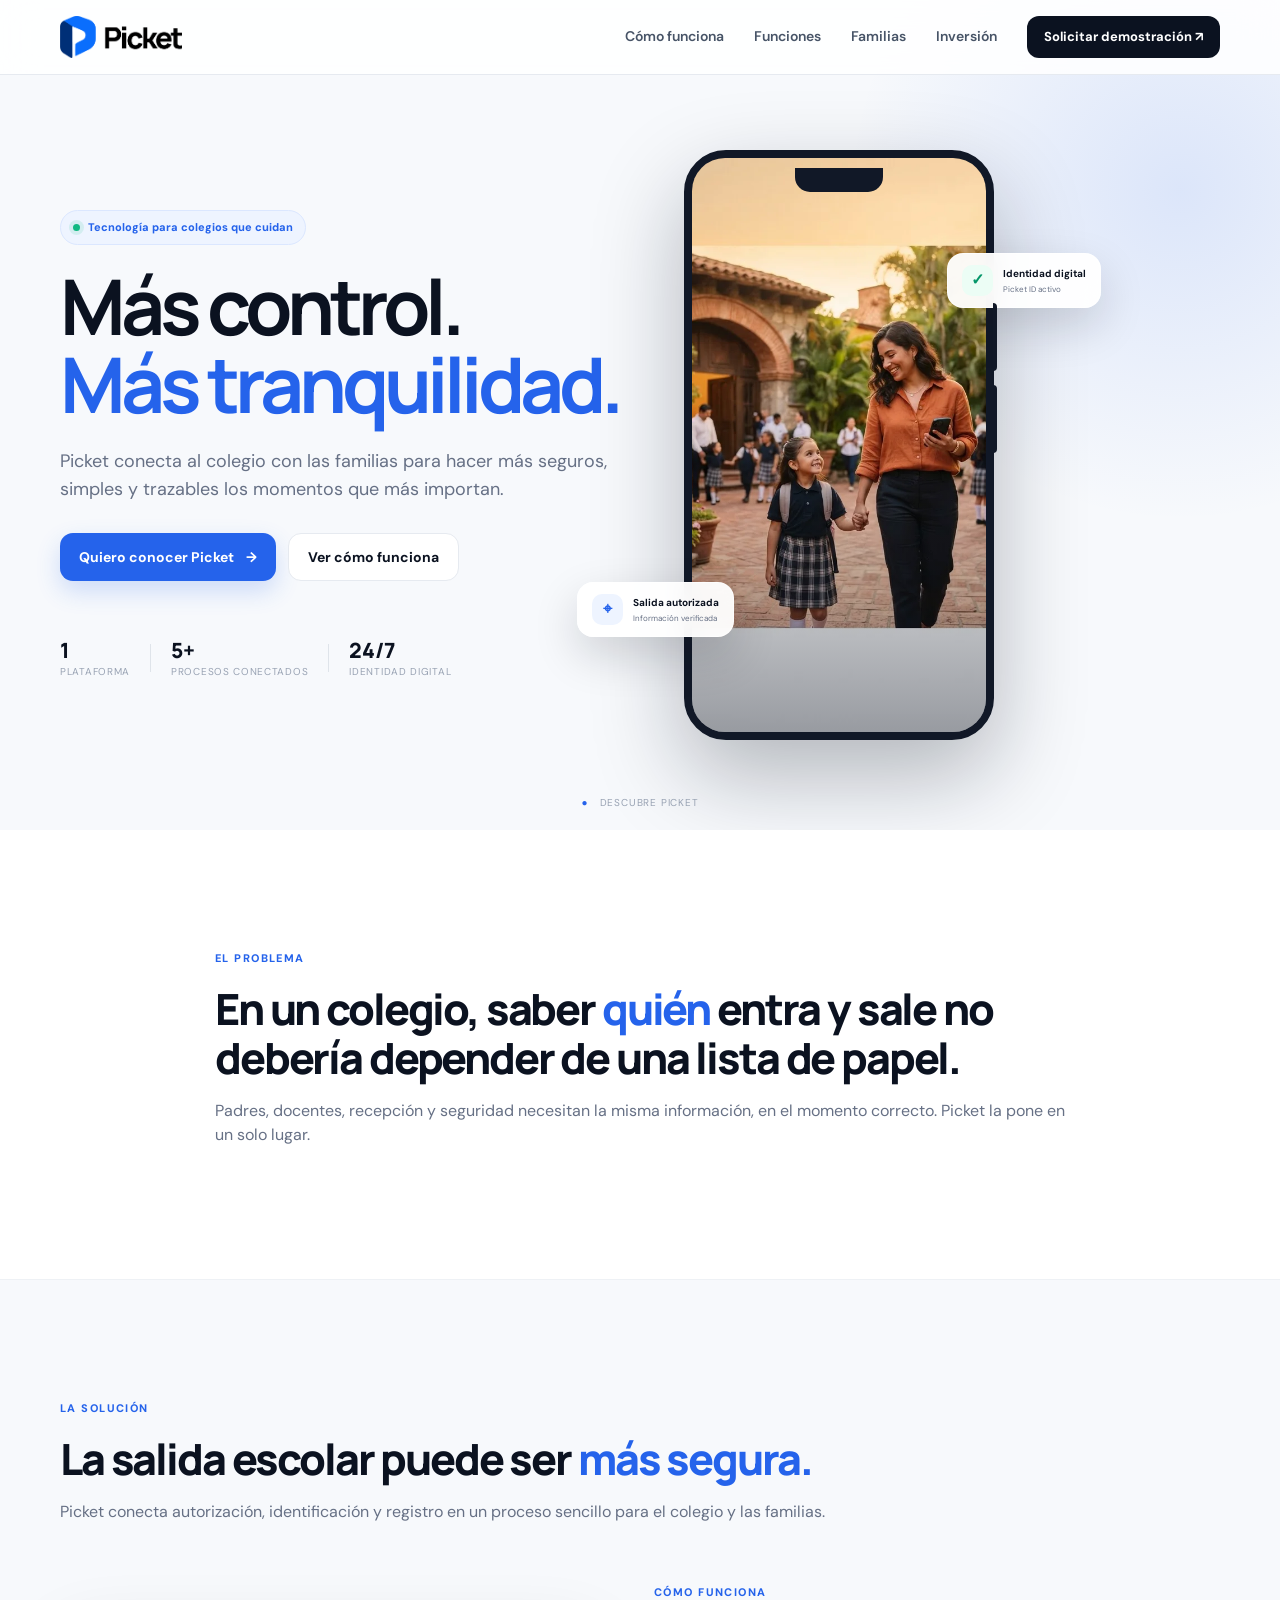
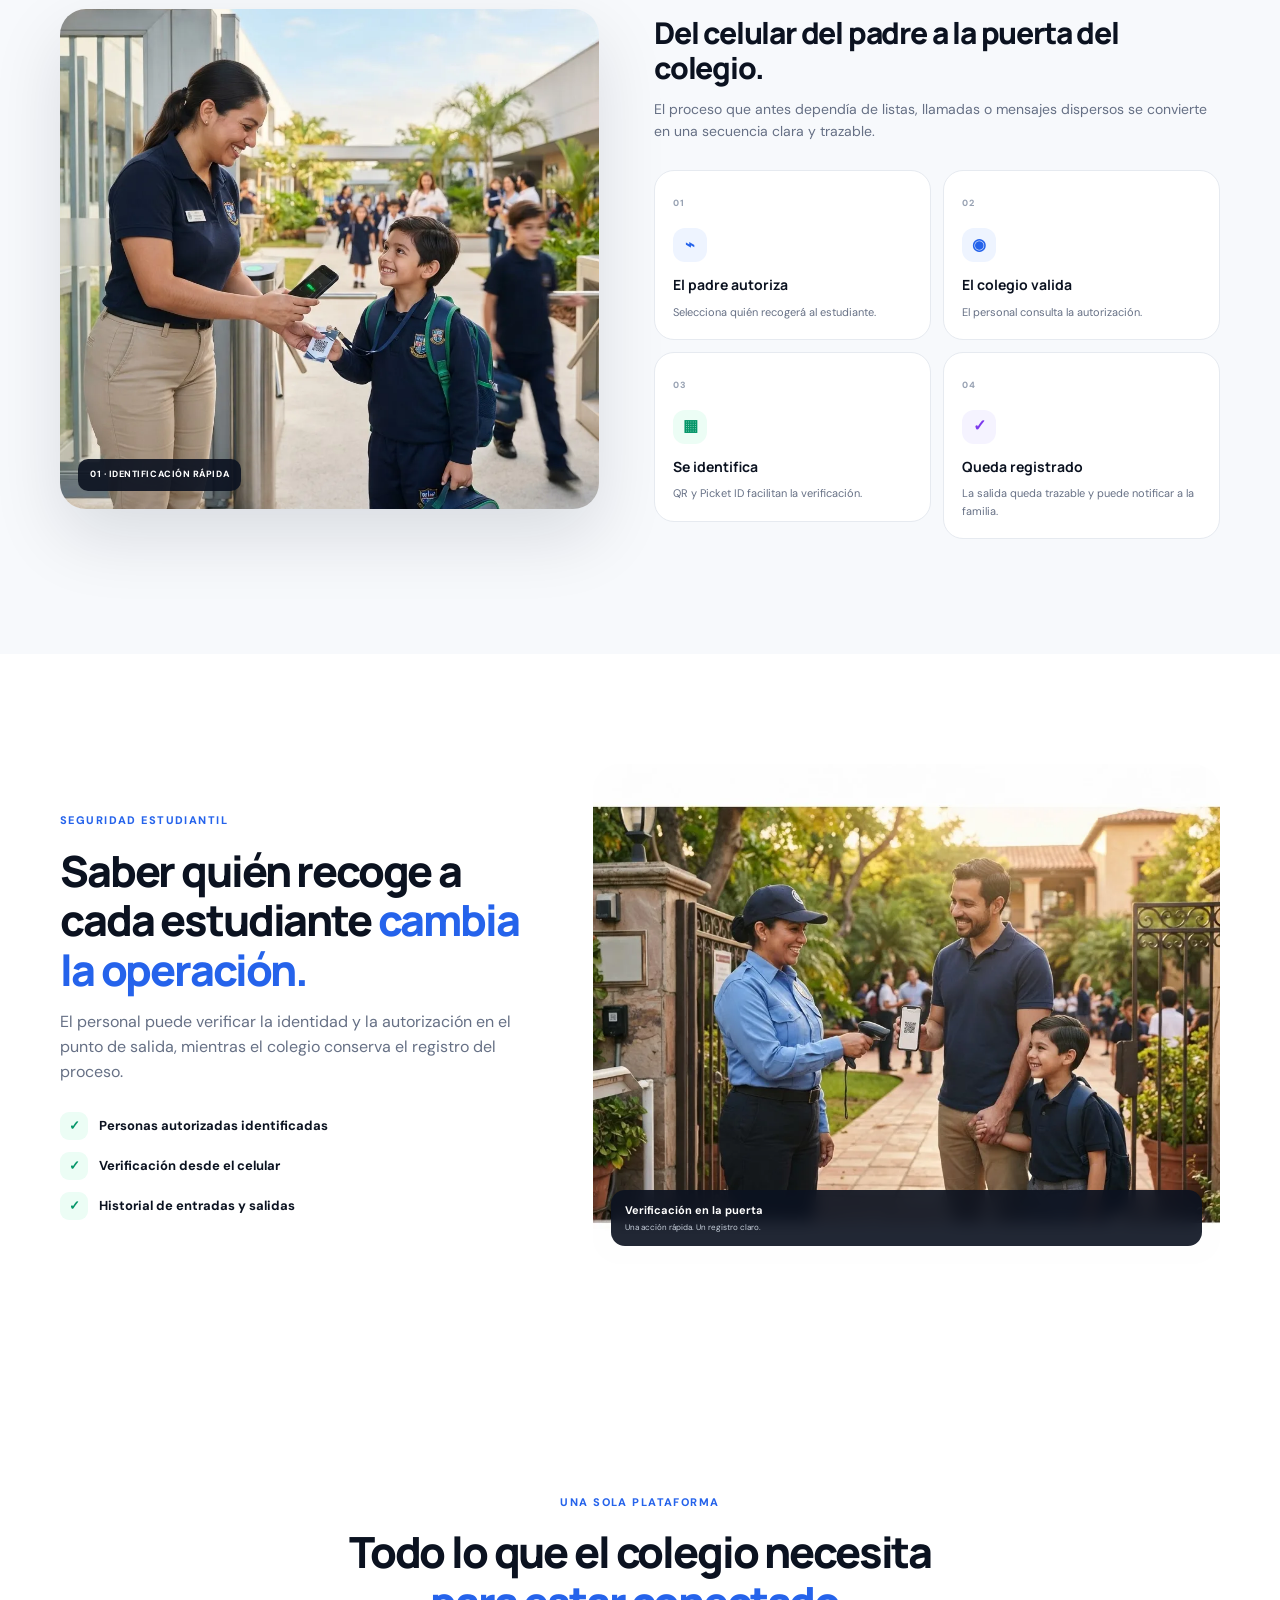
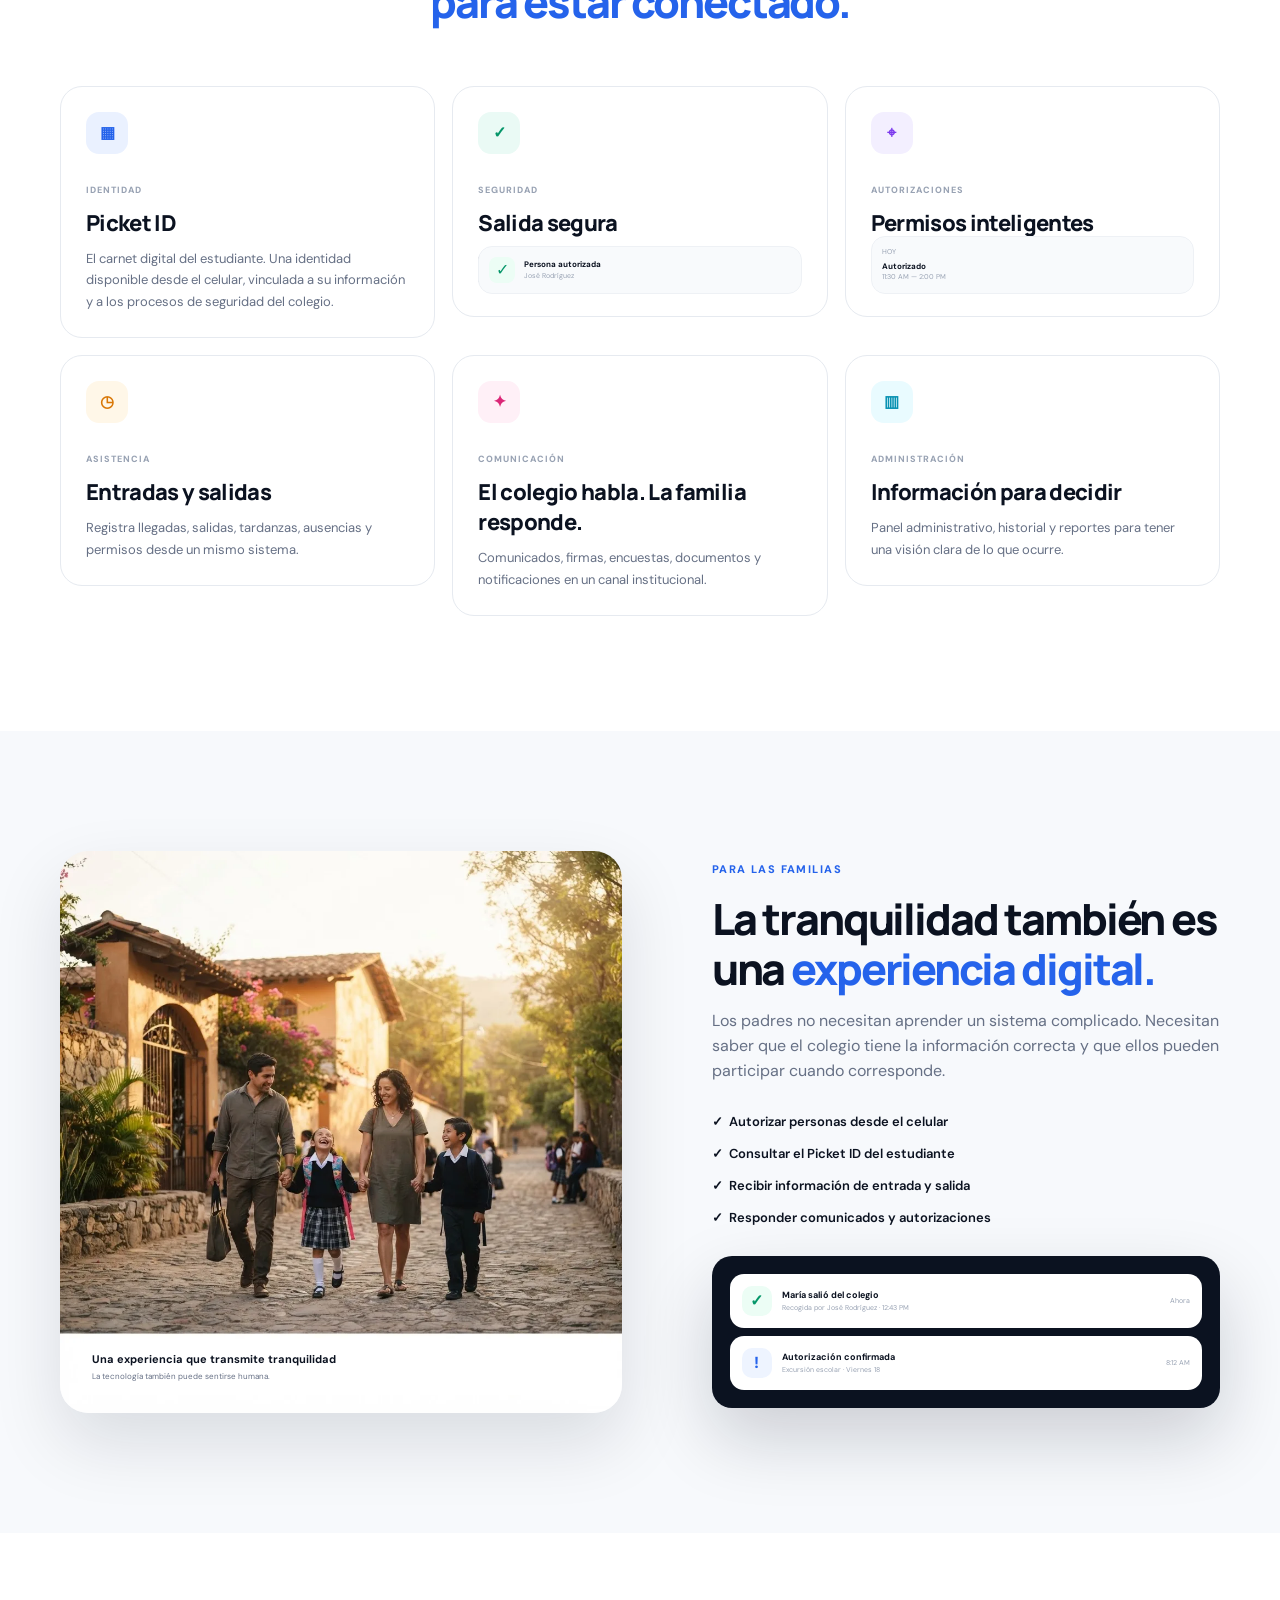
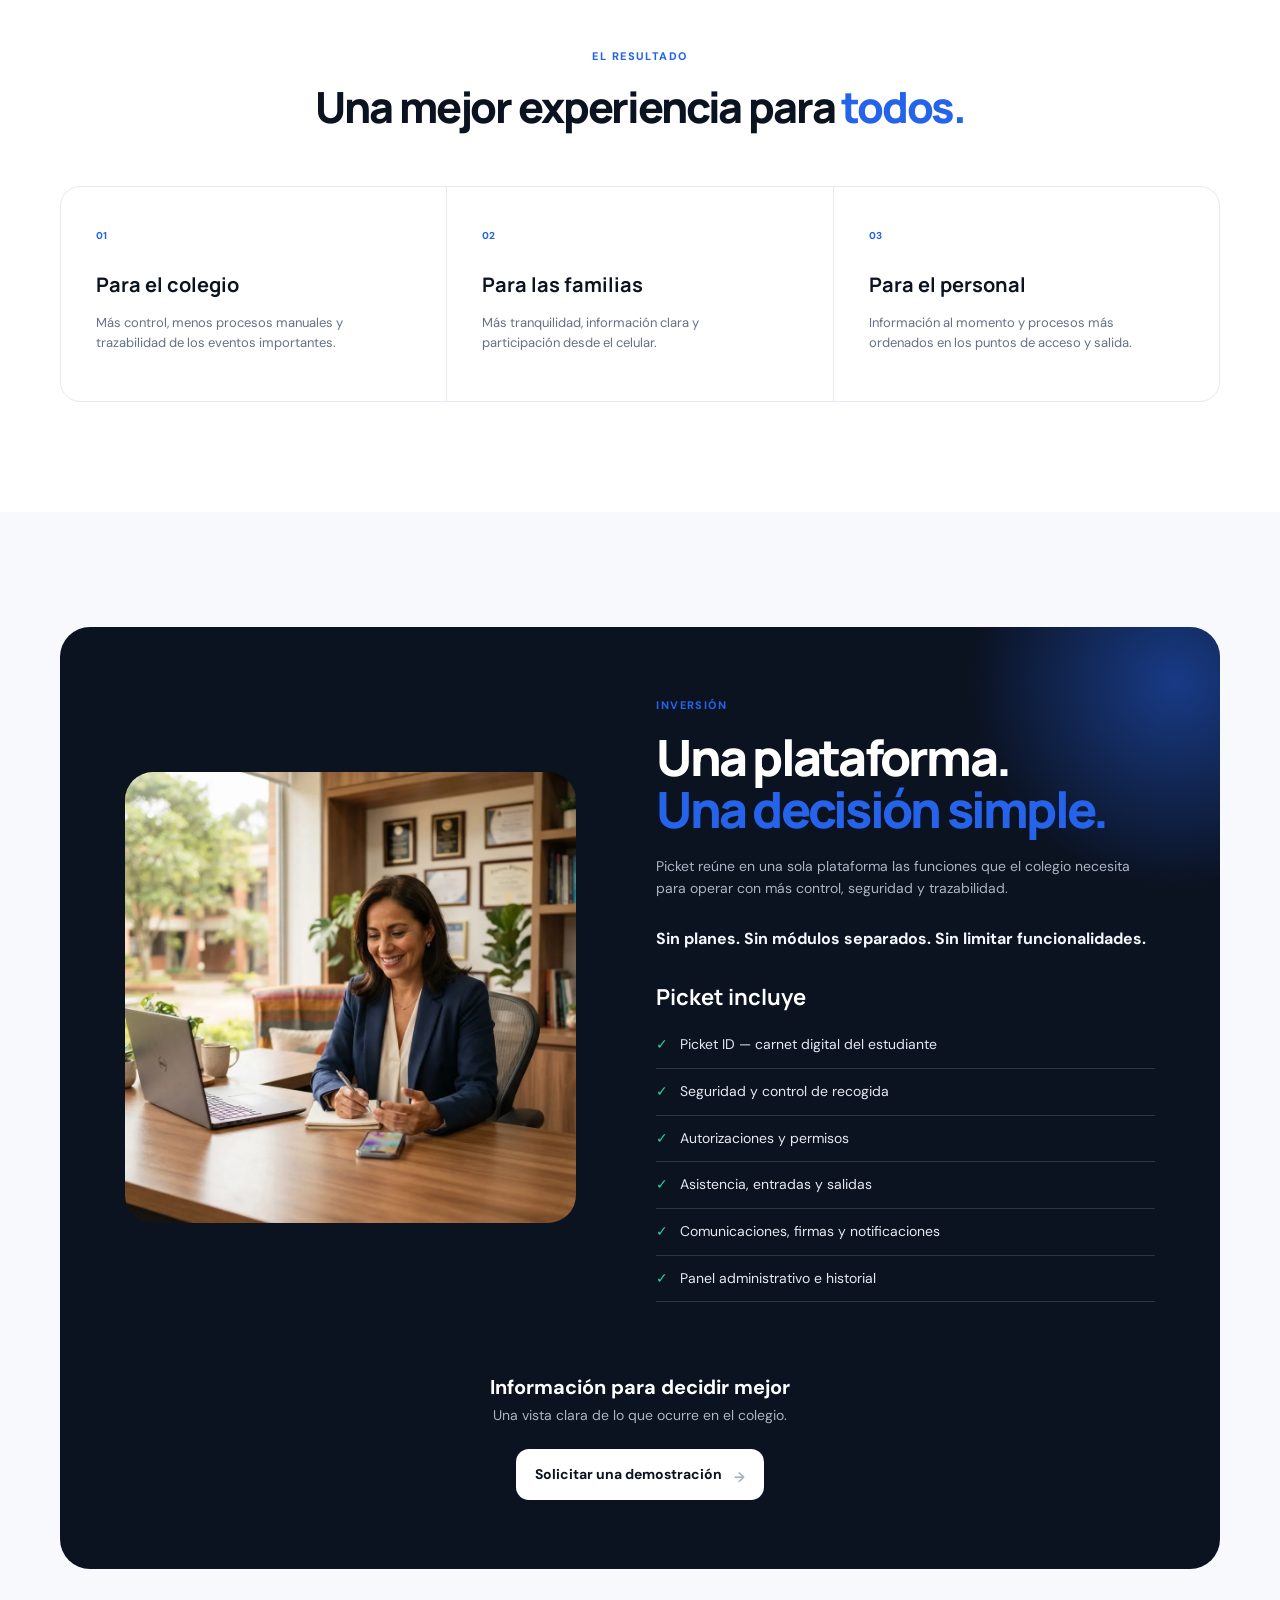
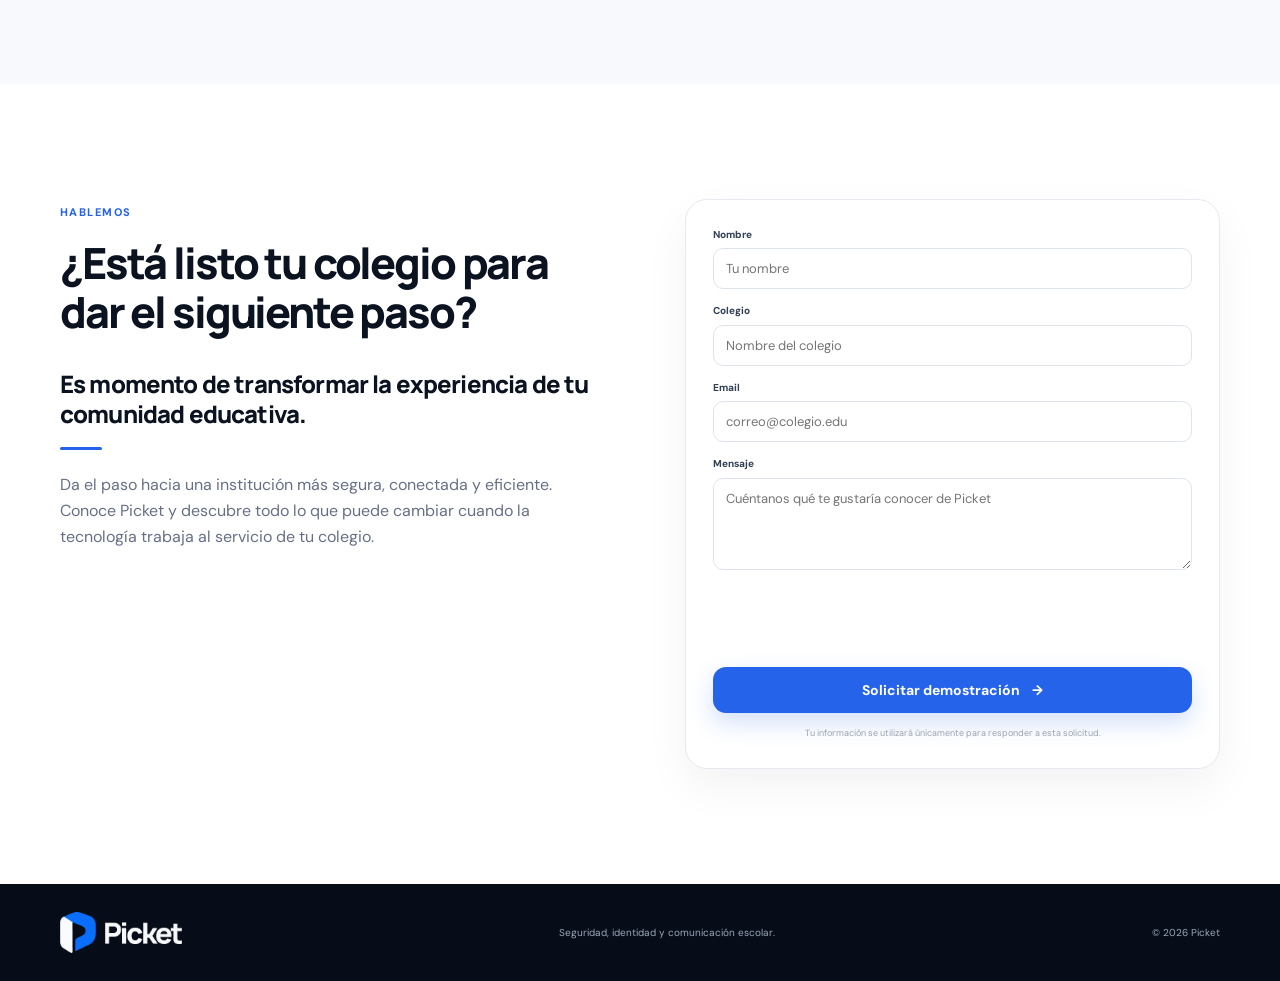
==== commit 0c370d87: "Update index.html" ====
--- a/index.html
+++ b/index.html
@@ -1,4 +1,4 @@
-<!doctype html><html lang="es"><head><meta charset="utf-8"><meta name="viewport" content="width=device-width,initial-scale=1"><meta name="theme-color" content="#0b1220"><meta name="description" content="Picket: identidad digital, seguridad, asistencia y comunicación para colegios."><title>Picket — Seguridad e identidad escolar</title><link rel="icon" type="image/png" href="images/icon-picket.png"><link rel="apple-touch-icon" href="images/icon-picket.png"><link rel="preconnect" href="https://challenges.cloudflare.com"><script src="https://challenges.cloudflare.com/turnstile/v0/api.js" async defer></script><link rel="preconnect" href="https://fonts.googleapis.com"><link rel="preconnect" href="https://fonts.gstatic.com" crossorigin><link href="https://fonts.googleapis.com/css2?family=DM+Sans:wght@400;500;600;700&family=Manrope:wght@600;700;800&display=swap" rel="stylesheet"><link rel="stylesheet" href="styles.css"></head><body>
+<!doctype html><html lang="es"><head><meta charset="utf-8"><meta name="viewport" content="width=device-width,initial-scale=1"><meta name="theme-color" content="#0b1220"><meta name="description" content="Picket: identidad digital, seguridad, asistencia y comunicación para colegios."><title>Picket - Seguridad e identidad escolar</title><link rel="icon" type="image/png" href="images/icon-picket.png"><link rel="apple-touch-icon" href="images/icon-picket.png"><link rel="preconnect" href="https://challenges.cloudflare.com"><script src="https://challenges.cloudflare.com/turnstile/v0/api.js" async defer></script><link rel="preconnect" href="https://fonts.googleapis.com"><link rel="preconnect" href="https://fonts.gstatic.com" crossorigin><link href="https://fonts.googleapis.com/css2?family=DM+Sans:wght@400;500;600;700&family=Manrope:wght@600;700;800&display=swap" rel="stylesheet"><link rel="stylesheet" href="styles.css"></head><body>
 <header class="nav"><div class="container nav-inner"><a class="brand" href="#inicio"><img src="images/logo-picket.png" alt="Picket" class="brand-logo"></a><nav class="desktop-nav"><a href="#como-funciona">Cómo funciona</a><a href="#funciones">Funciones</a><a href="#familias">Familias</a><a href="#inversion">Inversión</a></nav><a class="nav-cta" href="#contacto">Solicitar demostración <span>↗</span></a><button class="menu-btn" aria-label="Abrir menú">☰</button></div><div class="mobile-nav"><a href="#como-funciona">Cómo funciona</a><a href="#funciones">Funciones</a><a href="#familias">Familias</a><a href="#inversion">Inversión</a><a href="#contacto">Solicitar demostración</a></div></header>
 <main id="inicio">
 <section class="hero"><div class="hero-glow"></div><div class="container hero-grid"><div class="hero-copy reveal"><div class="eyebrow"><i></i>Tecnología para colegios que cuidan</div><h1>Más control.<br><em>Más tranquilidad.</em></h1><p class="hero-lead">Picket conecta al colegio con las familias para hacer más seguros, simples y trazables los momentos que más importan.</p><div class="hero-actions"><a class="btn btn-primary" href="#contacto">Quiero conocer Picket <span>→</span></a><a class="btn btn-ghost" href="#como-funciona">Ver cómo funciona</a></div><div class="hero-proof"><div><strong>1</strong><span>plataforma</span></div><b></b><div><strong>5+</strong><span>procesos conectados</span></div><b></b><div><strong>24/7</strong><span>identidad digital</span></div></div></div>
@@ -10,7 +10,7 @@
 <section id="familias" class="family"><div class="container family-grid"><div class="family-image reveal"><img src="images/familia.webp" alt="Familia saliendo feliz del colegio" loading="lazy"><div class="image-caption light"><b>Una experiencia que transmite tranquilidad</b><span>La tecnología también puede sentirse humana.</span></div></div><div class="family-copy reveal d1"><span class="section-label">PARA LAS FAMILIAS</span><h2>La tranquilidad también es una <span>experiencia digital.</span></h2><p>Los padres no necesitan aprender un sistema complicado. Necesitan saber que el colegio tiene la información correcta y que ellos pueden participar cuando corresponde.</p><ul><li>✓ &nbsp;Autorizar personas desde el celular</li><li>✓ &nbsp;Consultar el Picket ID del estudiante</li><li>✓ &nbsp;Recibir información de entrada y salida</li><li>✓ &nbsp;Responder comunicados y autorizaciones</li></ul><div class="family-panel"><div class="notification"><i>✓</i><div><b>María salió del colegio</b><small>Recogida por José Rodríguez · 12:43 PM</small></div><em>Ahora</em></div><div class="notification"><i>!</i><div><b>Autorización confirmada</b><small>Excursión escolar · Viernes 18</small></div><em>8:12 AM</em></div></div></div></div></section>
 <section class="benefits"><div class="container"><div class="section-head centered reveal"><span class="section-label">EL RESULTADO</span><h2>Una mejor experiencia para <span>todos.</span></h2></div><div class="benefit-grid"><article class="reveal"><small>01</small><h3>Para el colegio</h3><p>Más control, menos procesos manuales y trazabilidad de los eventos importantes.</p></article><article class="reveal d1"><small>02</small><h3>Para las familias</h3><p>Más tranquilidad, información clara y participación desde el celular.</p></article><article class="reveal d2"><small>03</small><h3>Para el personal</h3><p>Información al momento y procesos más ordenados en los puntos de acceso y salida.</p></article></div></div></section>
 <section id="inversion" class="investment"><div class="container investment-box reveal"><div class="investment-visual"><img src="images/directora.webp" alt="Directora de colegio utilizando Picket en su oficina" loading="lazy"></div><div class="investment-content"><span class="section-label">INVERSIÓN</span><h2>Una plataforma.<br><span>Una decisión simple.</span></h2><p>Picket reúne en una sola plataforma las funciones que el colegio necesita para operar con más control, seguridad y trazabilidad.</p><div class="investment-note">Sin planes. Sin módulos separados. Sin limitar funcionalidades.</div><div class="investment-list"><h3>Picket incluye</h3><p>✓ &nbsp; Picket ID — carnet digital del estudiante</p><p>✓ &nbsp; Seguridad y control de recogida</p><p>✓ &nbsp; Autorizaciones y permisos</p><p>✓ &nbsp; Asistencia, entradas y salidas</p><p>✓ &nbsp; Comunicaciones, firmas y notificaciones</p><p>✓ &nbsp; Panel administrativo e historial</p></div></div><div class="investment-caption"><b>Información para decidir mejor</b><span>Una vista clara de lo que ocurre en el colegio.</span><a class="btn btn-white" href="#contacto">Solicitar una demostración <span>→</span></a></div></div></section>
-<section id="contacto" class="contact"><div class="container contact-grid"><div class="contact-copy reveal"><span class="section-label">HABLEMOS</span><h2>¿Está listo tu colegio para dar el siguiente paso?</h2><div class="contact-closing"><p class="contact-closing-lead">Es momento de transformar la experiencia de tu colegio.</p><p>Da el paso hacia una institución más segura, conectada y eficiente. Conoce Picket y descubre todo lo que puede cambiar cuando la tecnología trabaja al servicio de tu colegio.</p></div></div><form class="contact-form reveal d1" id="contactForm" action="https://formspree.io/f/mljelqba" method="POST">
+<section id="contacto" class="contact"><div class="container contact-grid"><div class="contact-copy reveal"><span class="section-label">HABLEMOS</span><h2>¿Está listo tu colegio para dar el siguiente paso?</h2><div class="contact-closing"><p class="contact-closing-lead">Es momento de transformar la experiencia de tu comunidad educativa.</p><p>Da el paso hacia una institución más segura, conectada y eficiente. Conoce Picket y descubre todo lo que puede cambiar cuando la tecnología trabaja al servicio de tu colegio.</p></div></div><form class="contact-form reveal d1" id="contactForm" action="https://formspree.io/f/mljelqba" method="POST">
 <label>Nombre<input name="name" autocomplete="name" required placeholder="Tu nombre"></label>
 <label>Colegio<input name="school" autocomplete="organization" required placeholder="Nombre del colegio"></label>
 <label>Email<input name="email" type="email" autocomplete="email" required placeholder="correo@colegio.edu"></label>
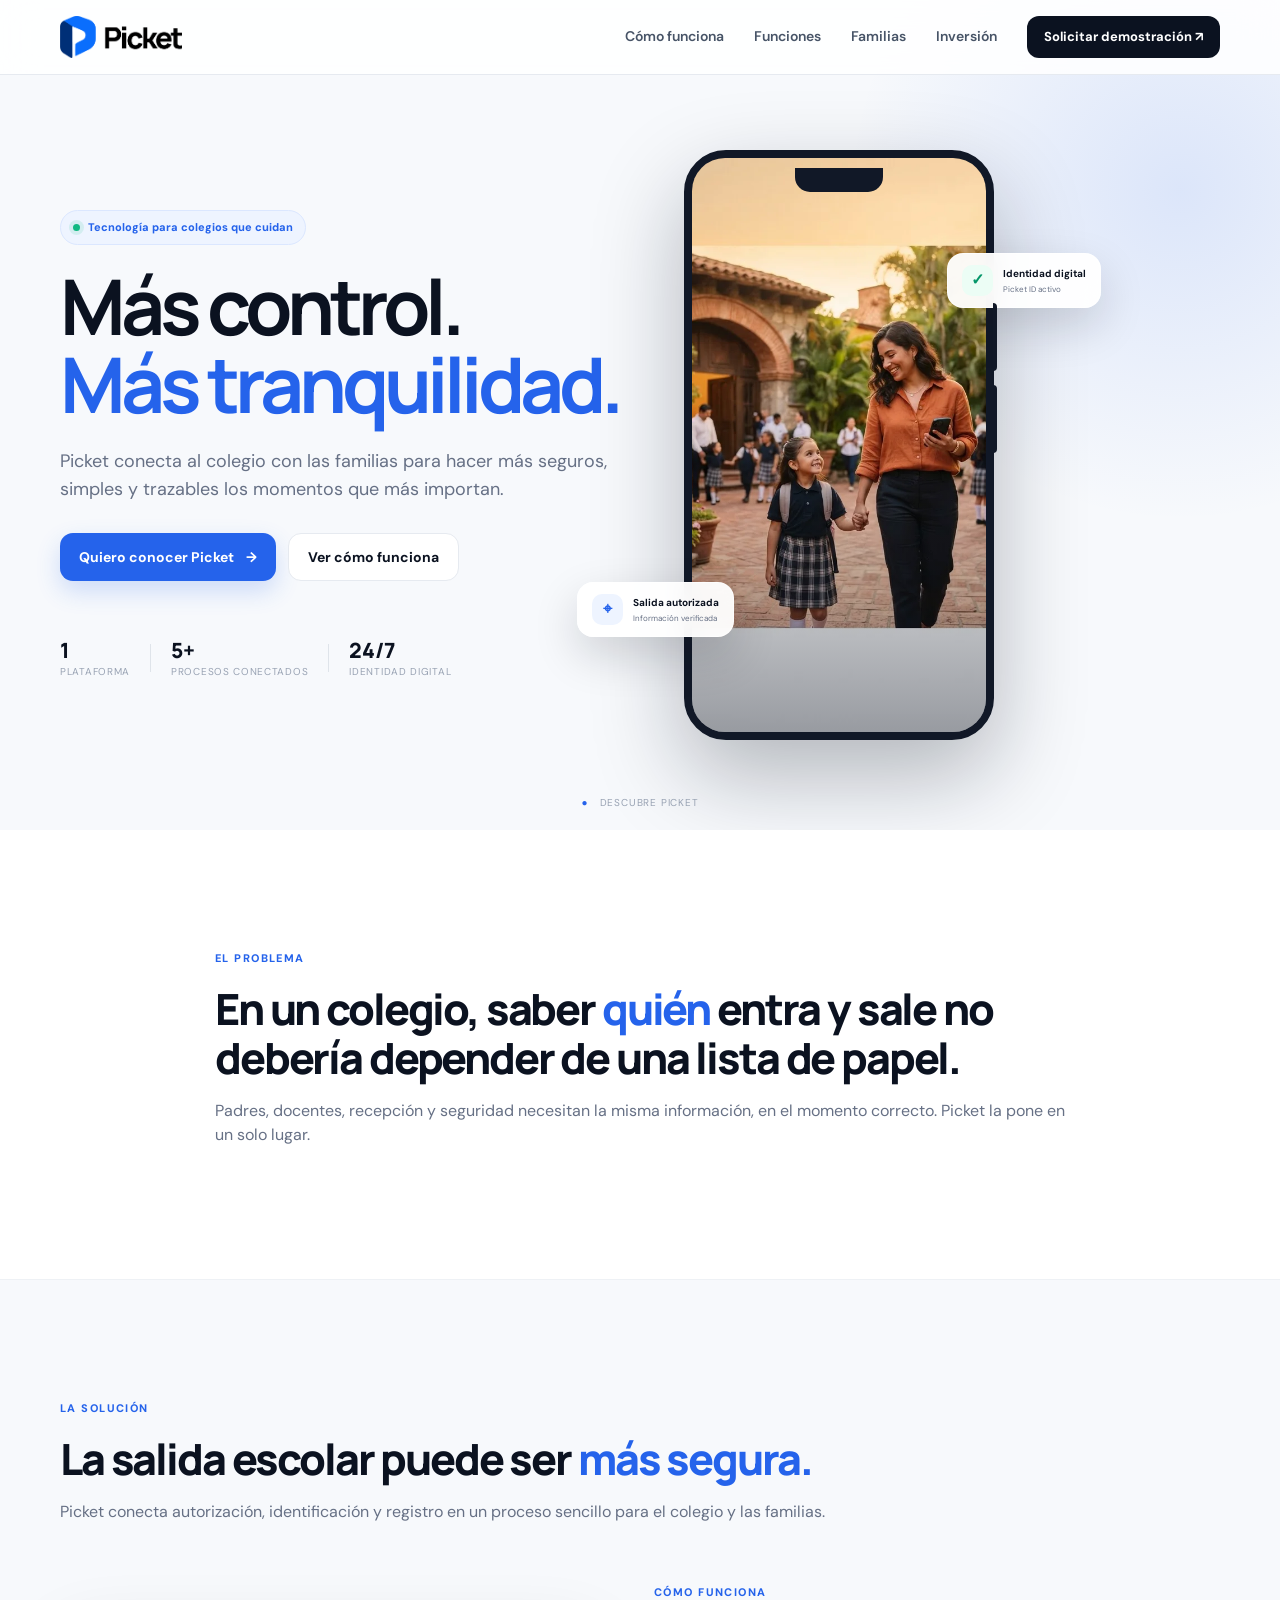
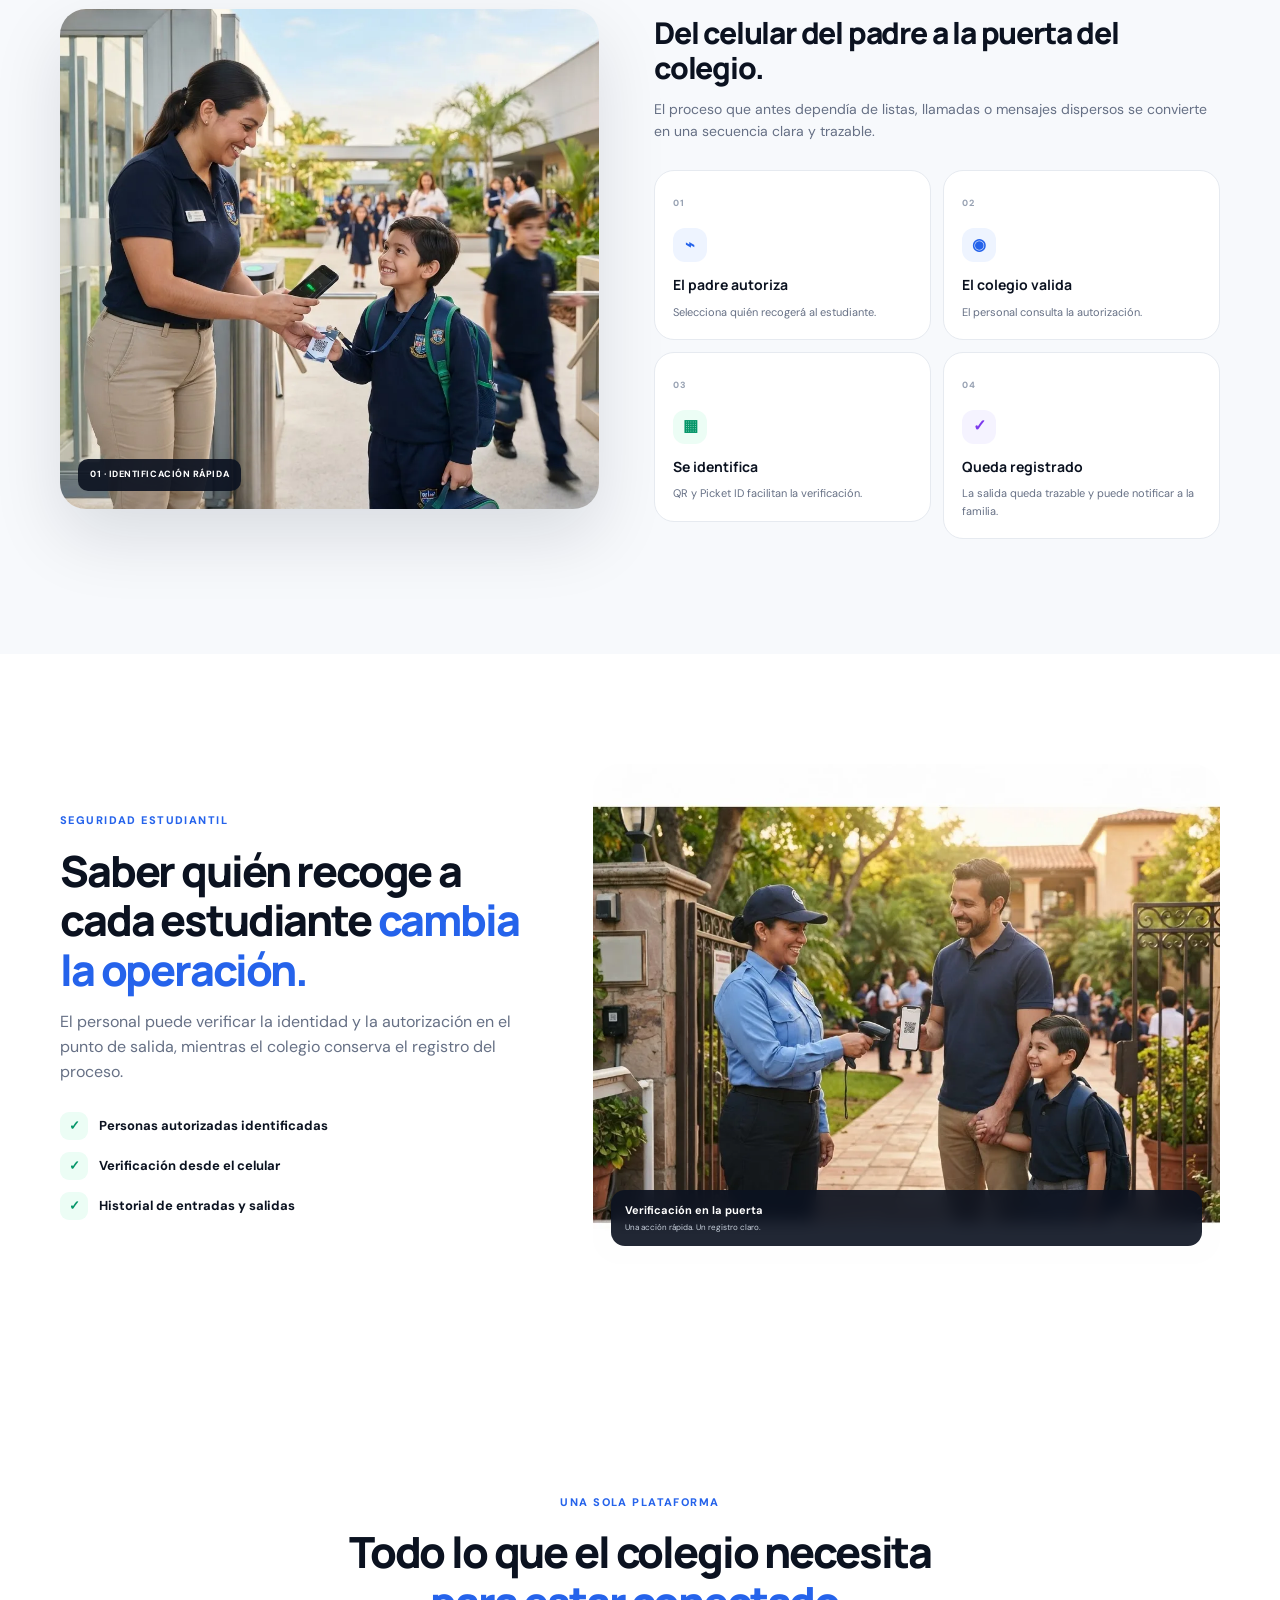
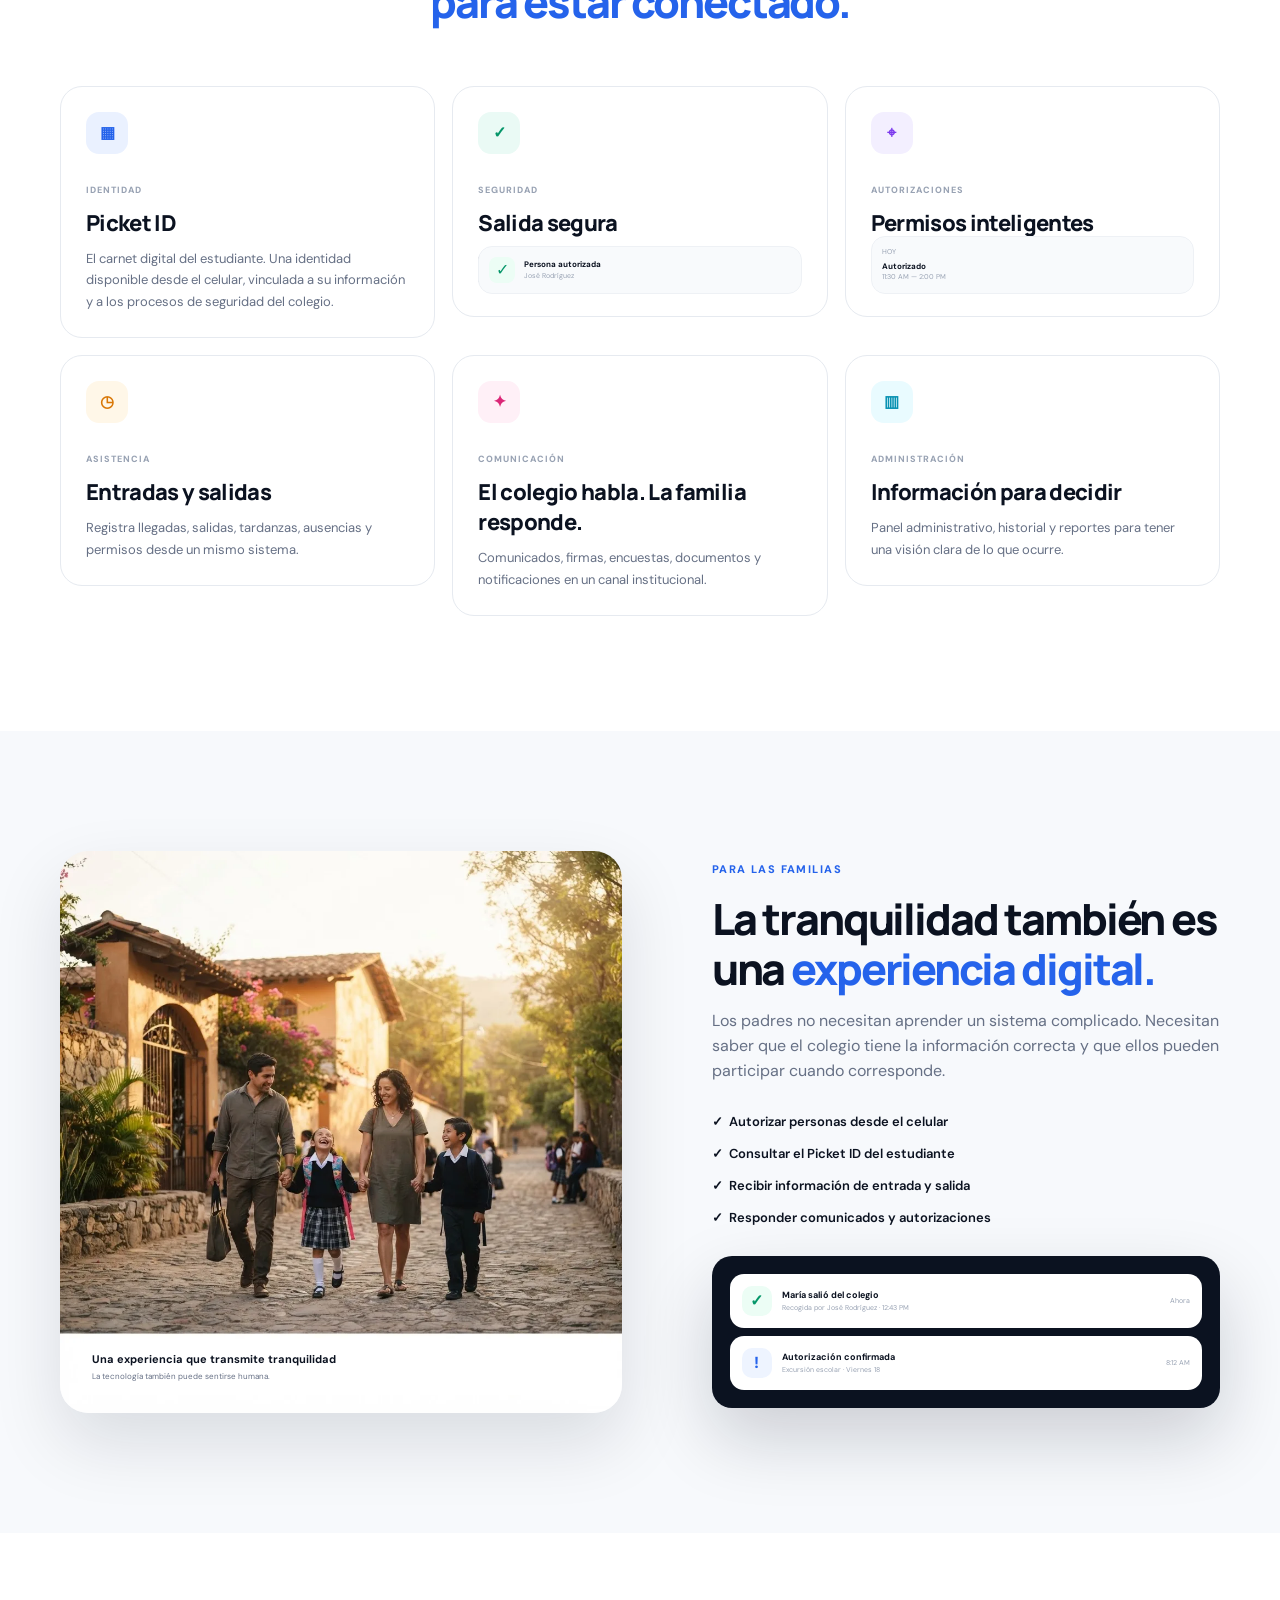
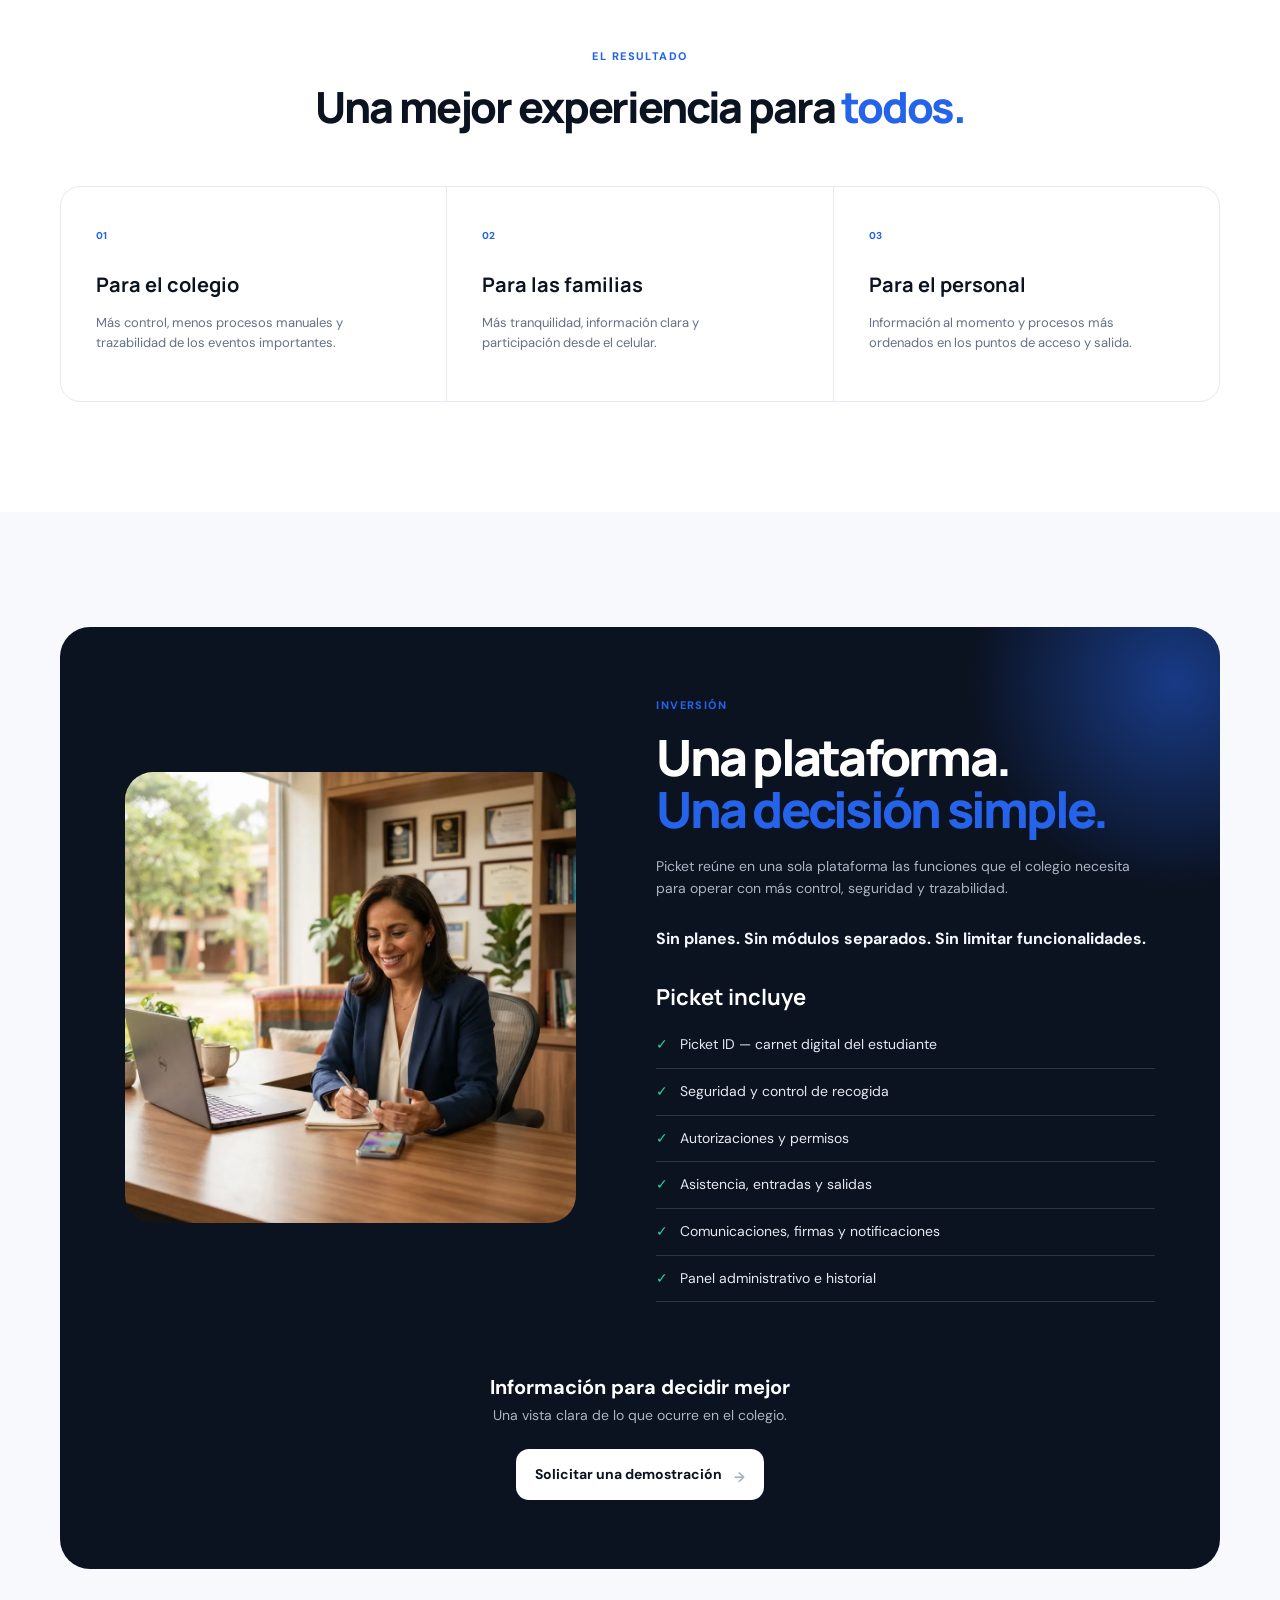
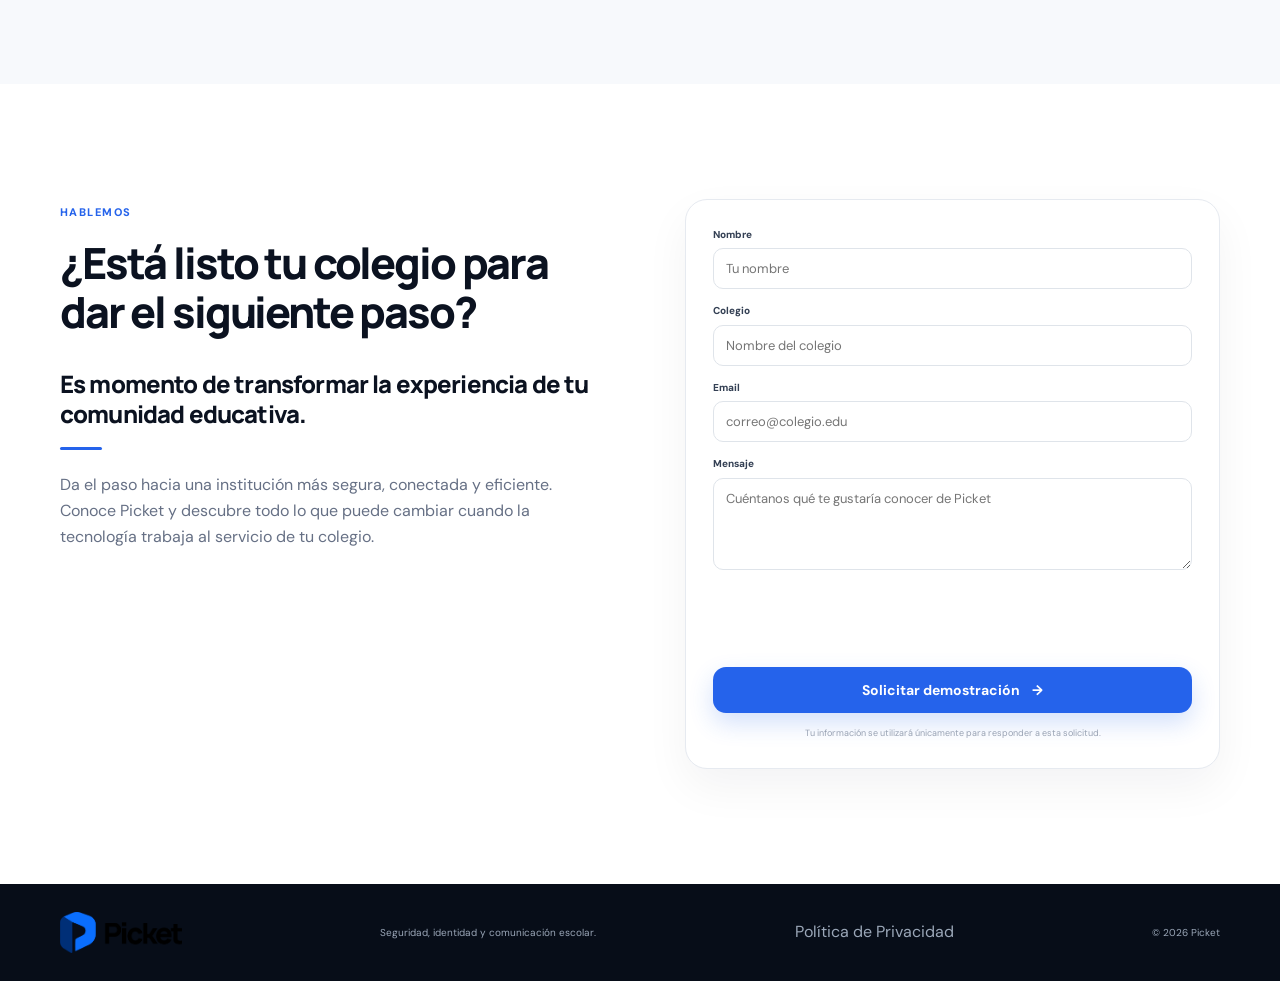
==== commit e4c5925f: "Update index.html Politica de Privacidad" ====
--- a/index.html
+++ b/index.html
@@ -21,4 +21,4 @@
 <button class="btn btn-primary" type="submit">Solicitar demostración <span>→</span></button>
 <p>Tu información se utilizará únicamente para responder a esta solicitud.</p>
 </form></div></section>
-</main><footer><div class="container footer-inner"><a class="brand" href="#inicio"><img src="images/LogoPicketFondoOscuro.png" alt="Picket" class="brand-logo"></a><p>Seguridad, identidad y comunicación escolar.</p><span>© 2026 Picket</span></div></footer><script src="script.js"></script></body></html>
+</main><footer><div class="container footer-inner"><a class="brand" href="#inicio"><img src="images/logo-picket.png" alt="Picket" class="brand-logo"></a><p>Seguridad, identidad y comunicación escolar.</p><a class="privacy-link" href="politica-privacidad.html">Política de Privacidad</a><span>© 2026 Picket</span></div></footer><script src="script.js"></script></body></html>
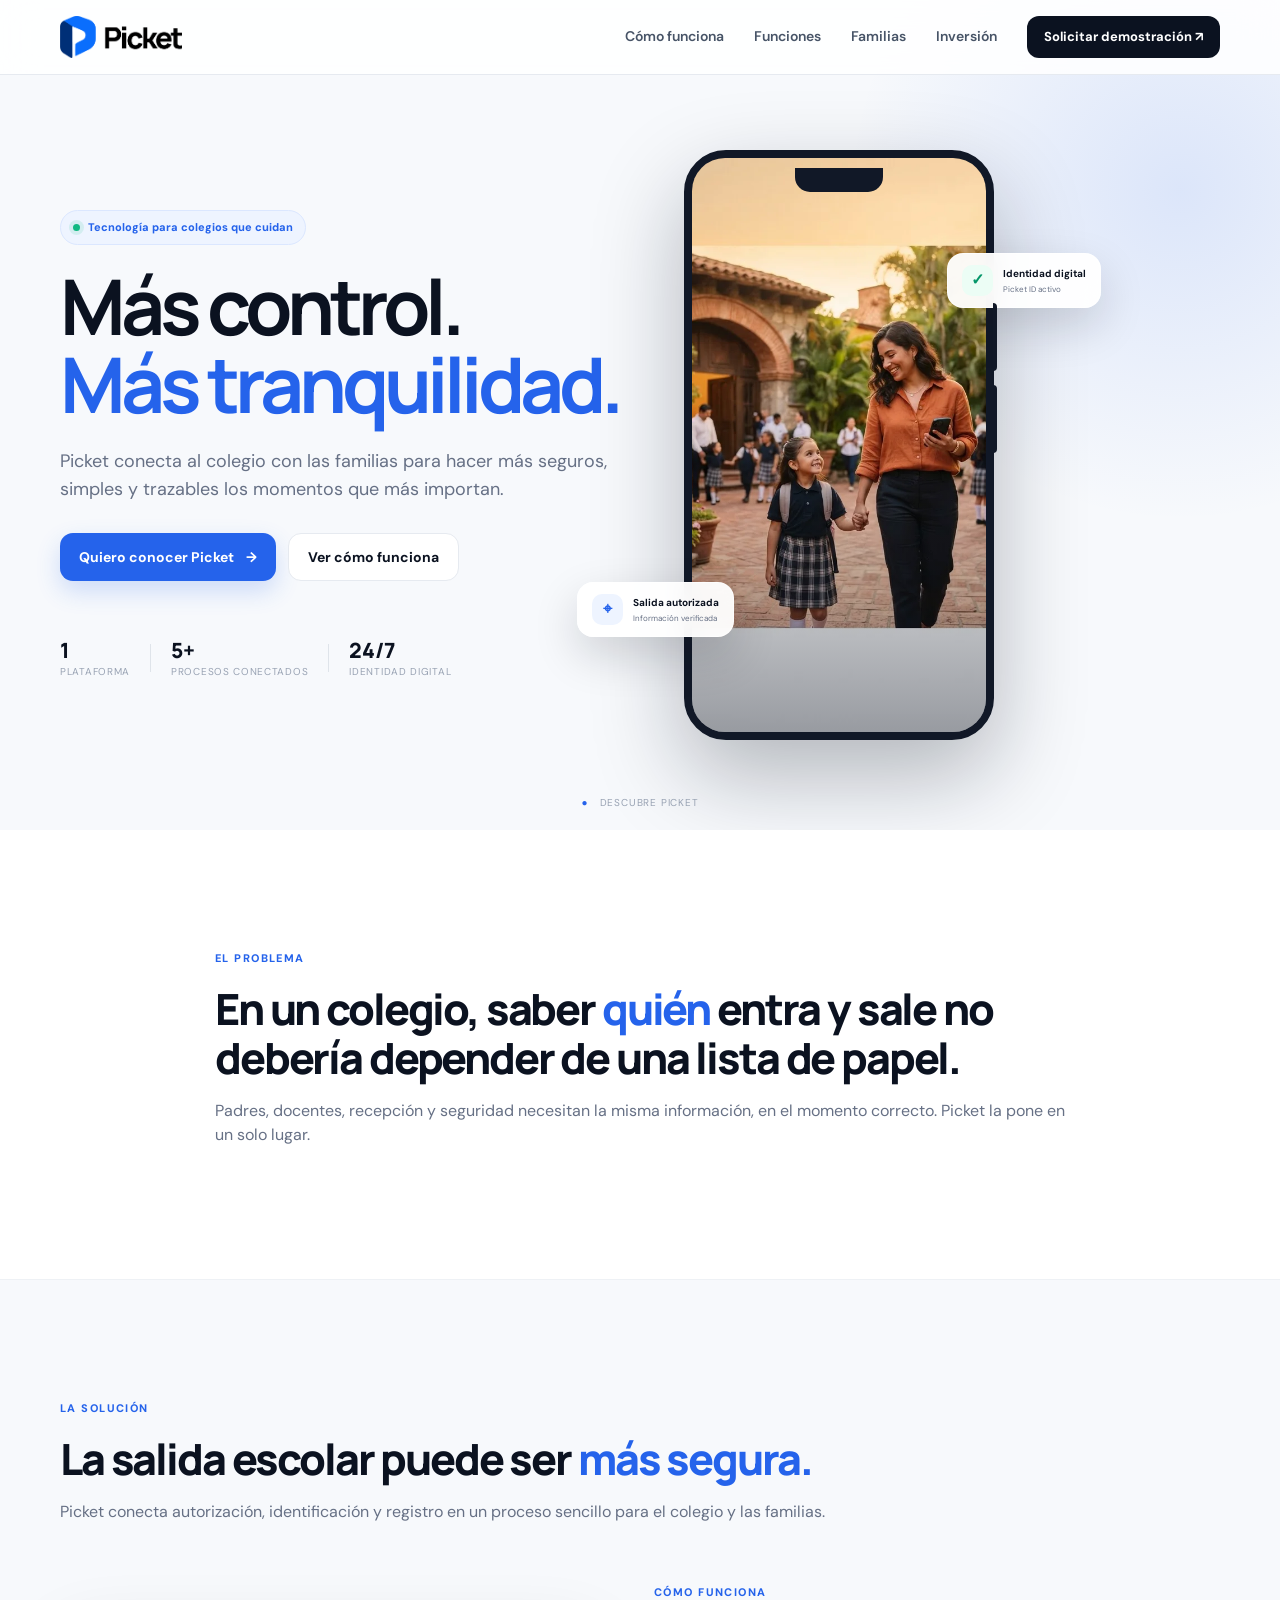
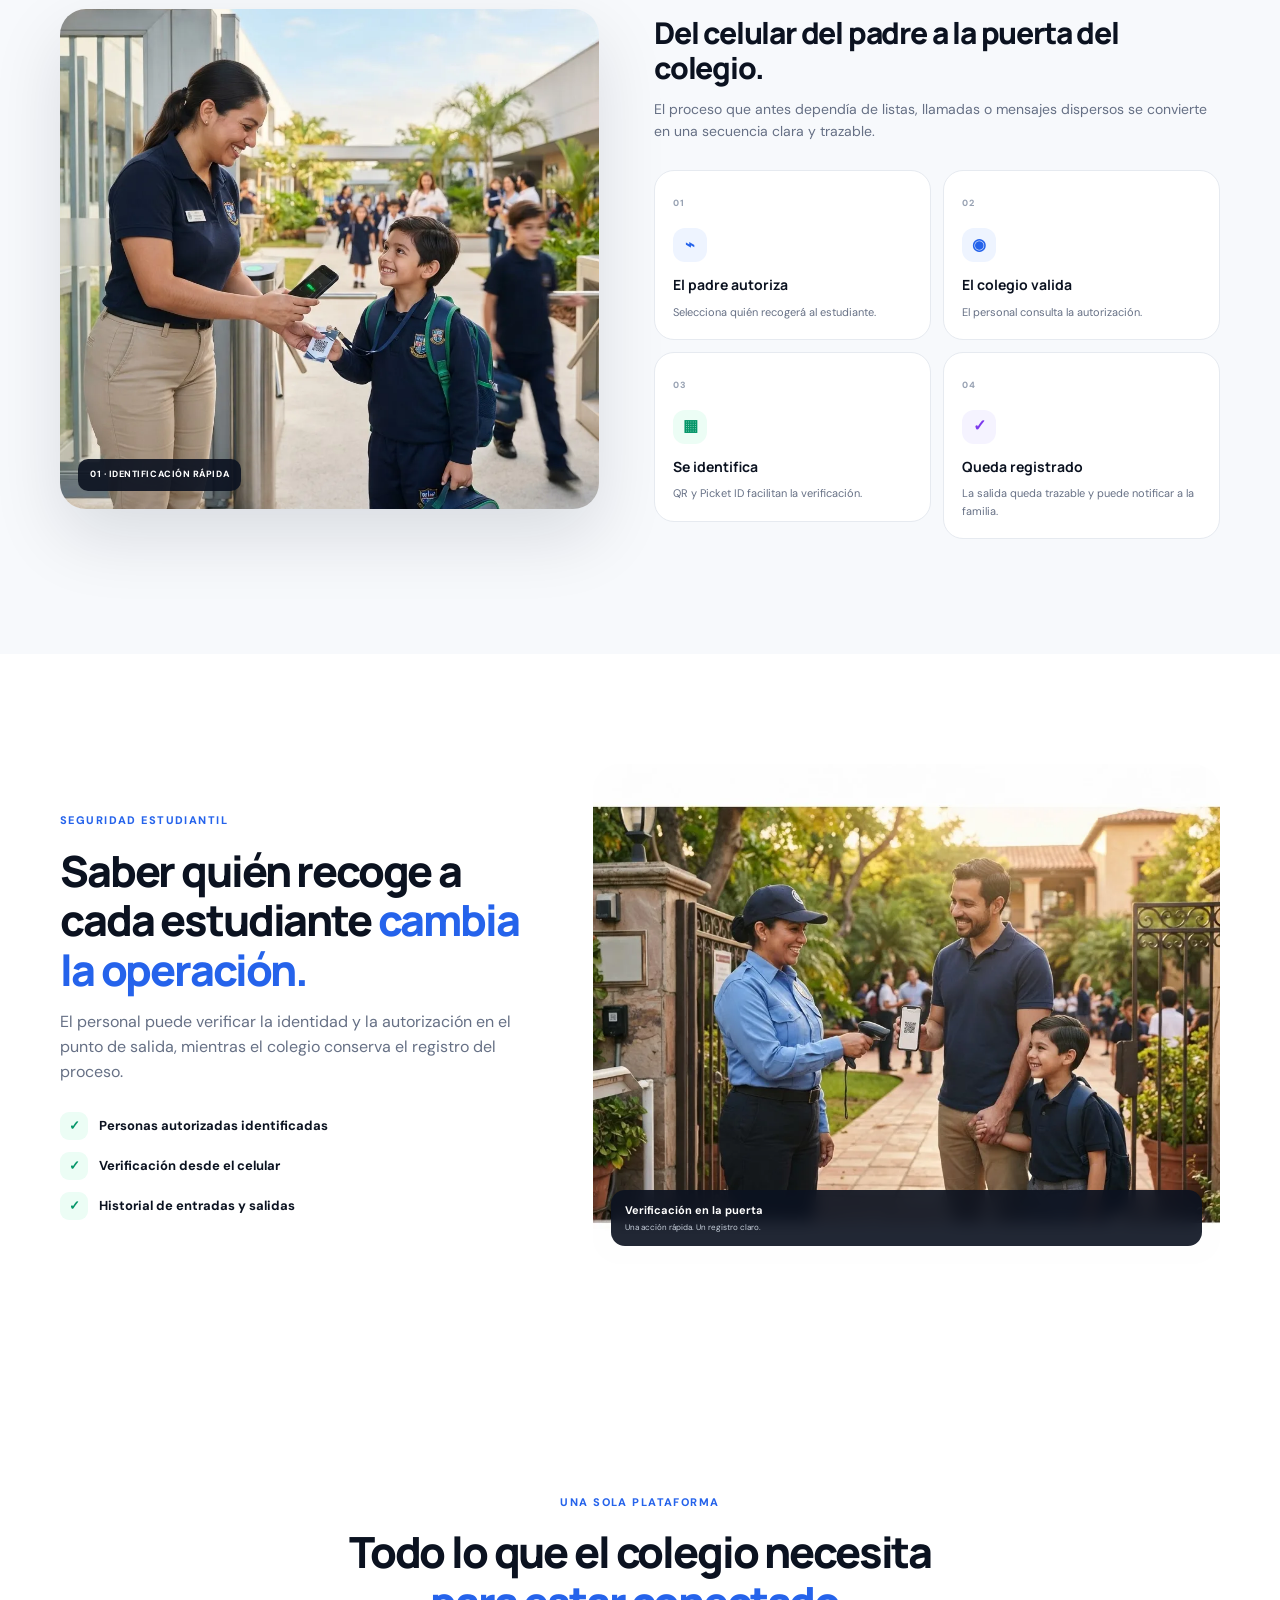
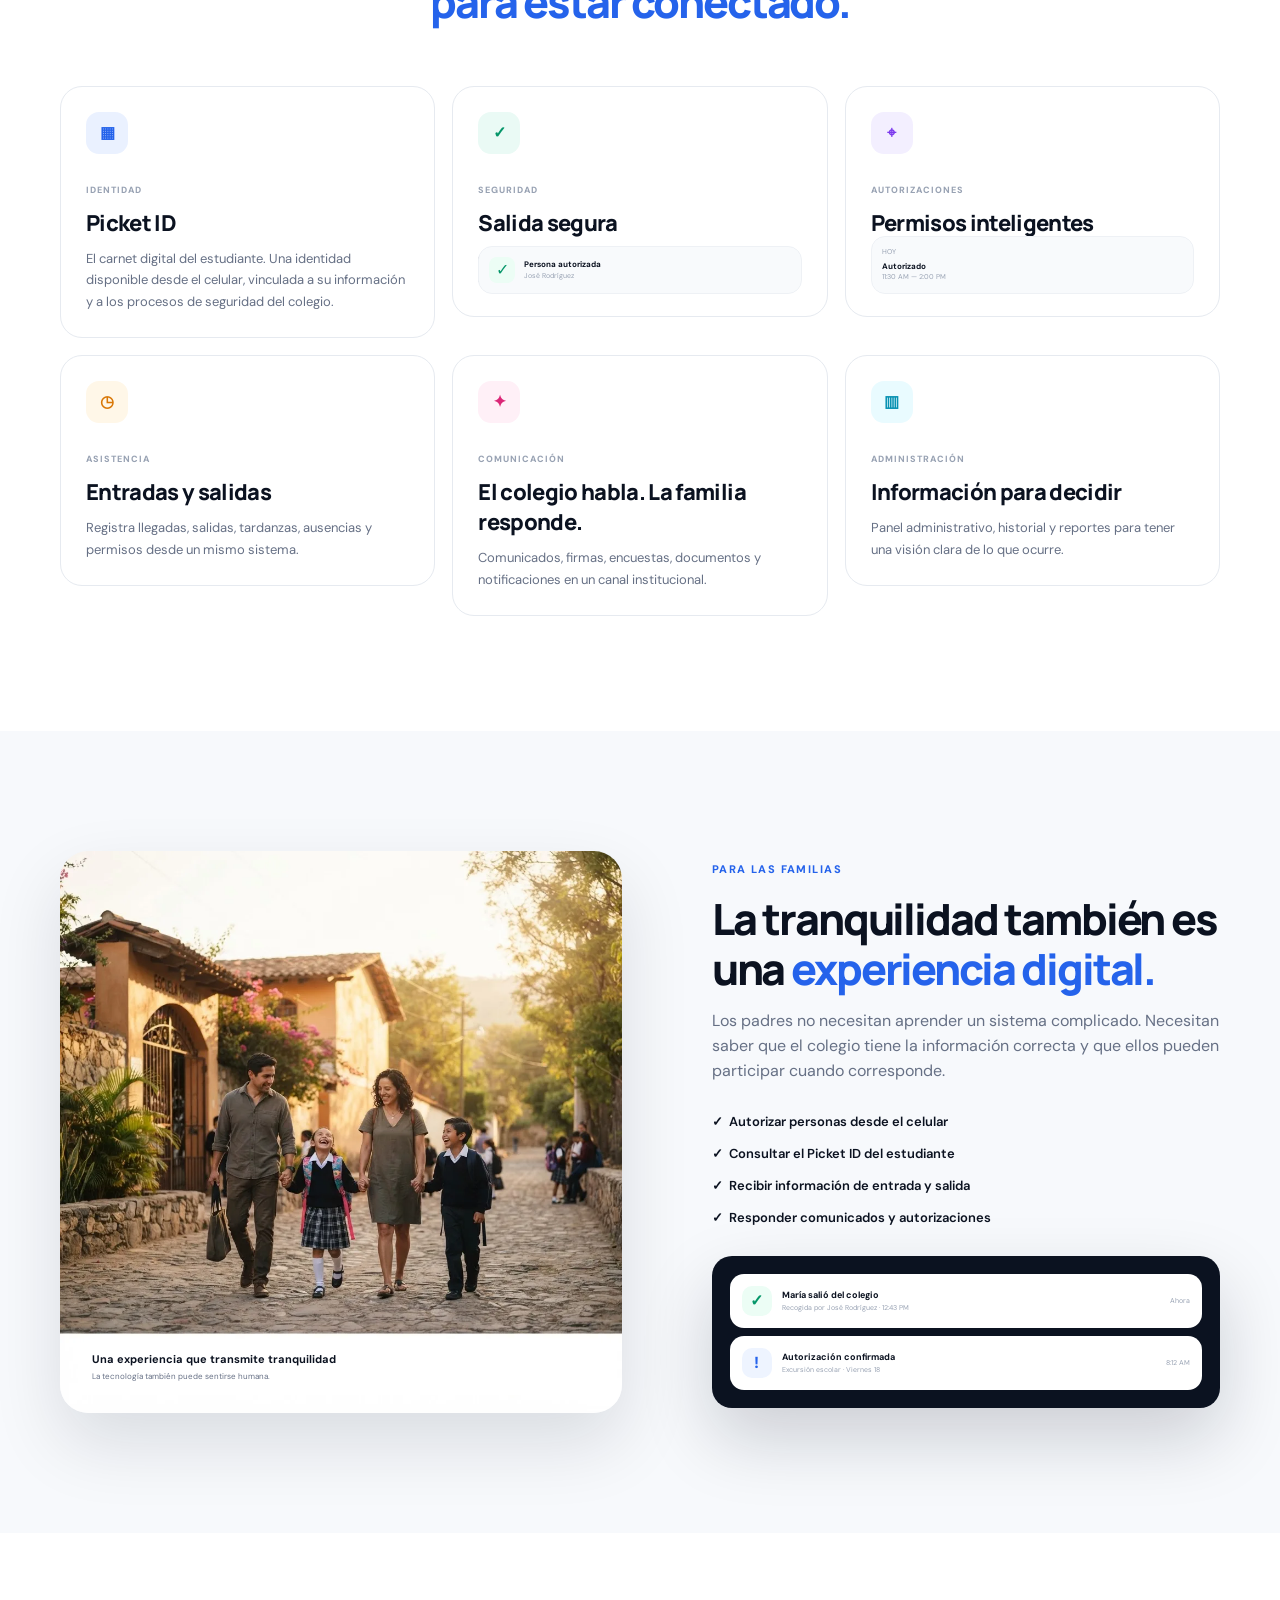
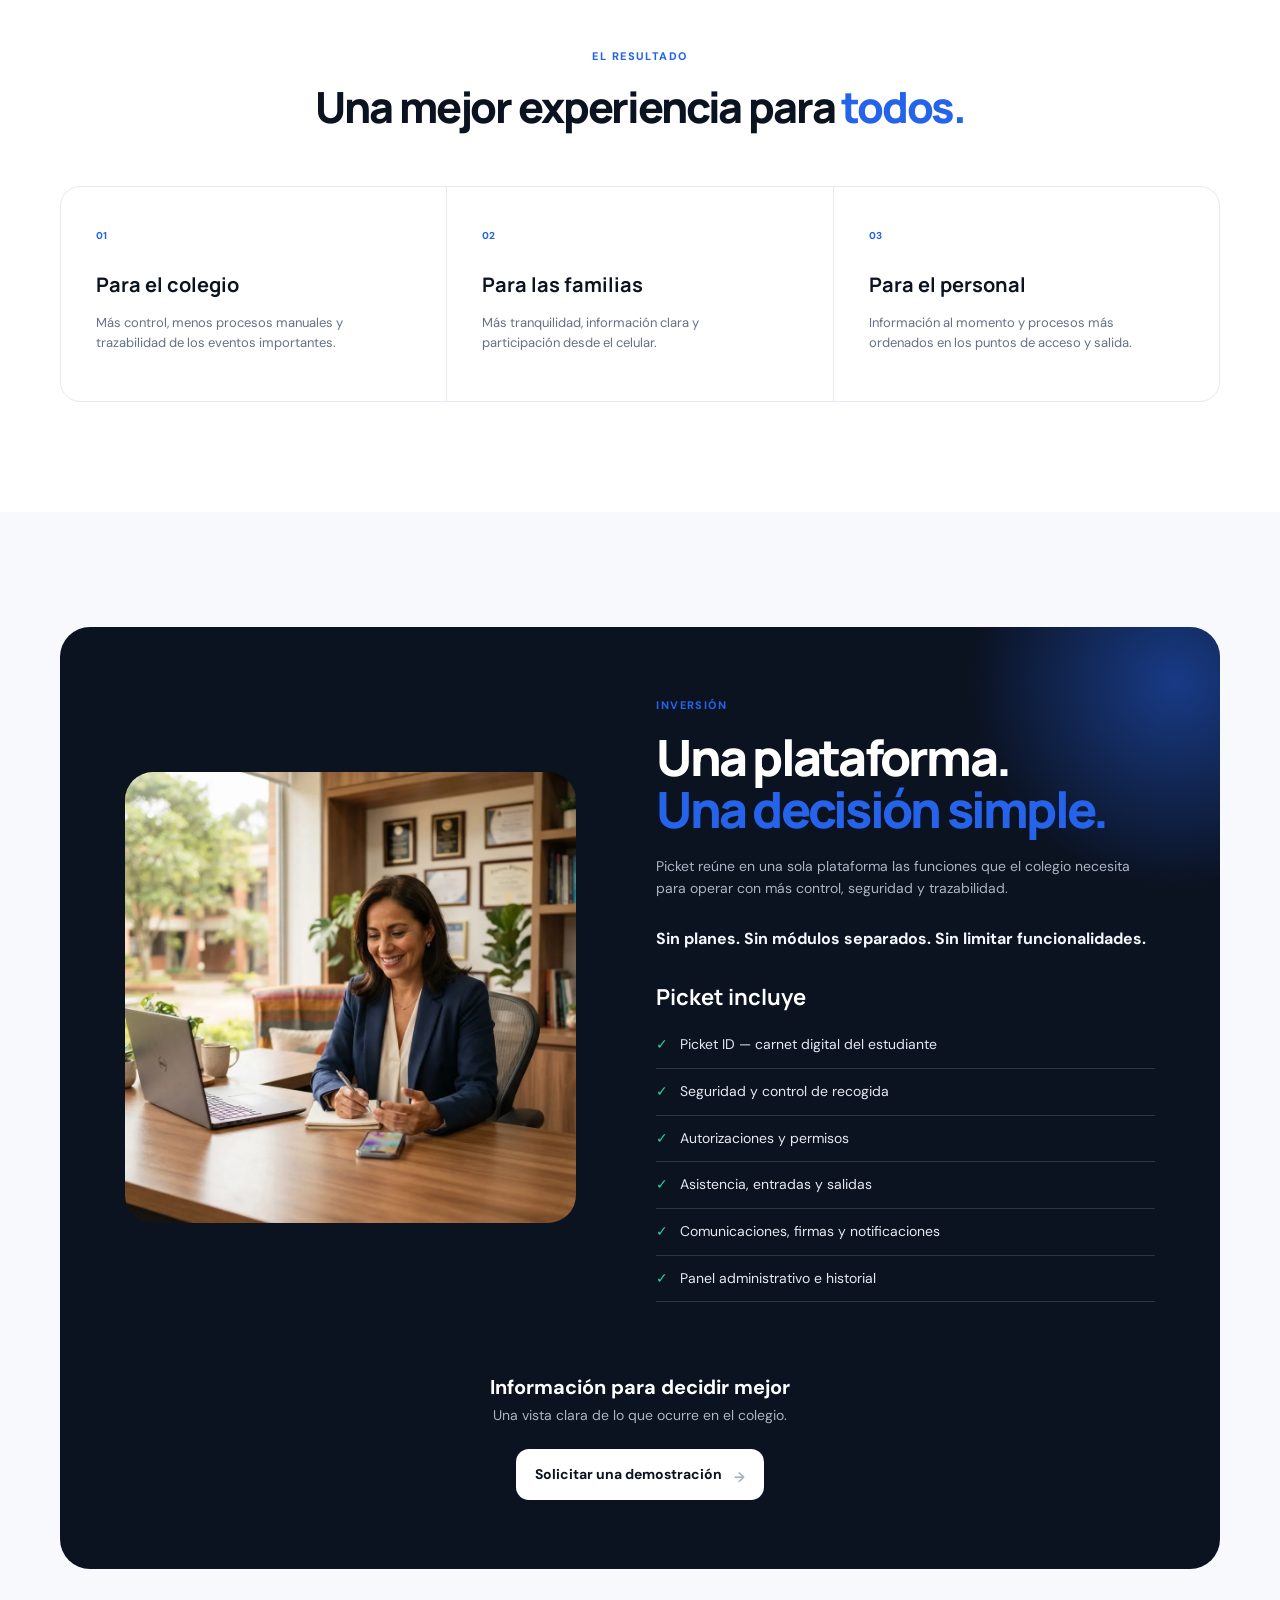
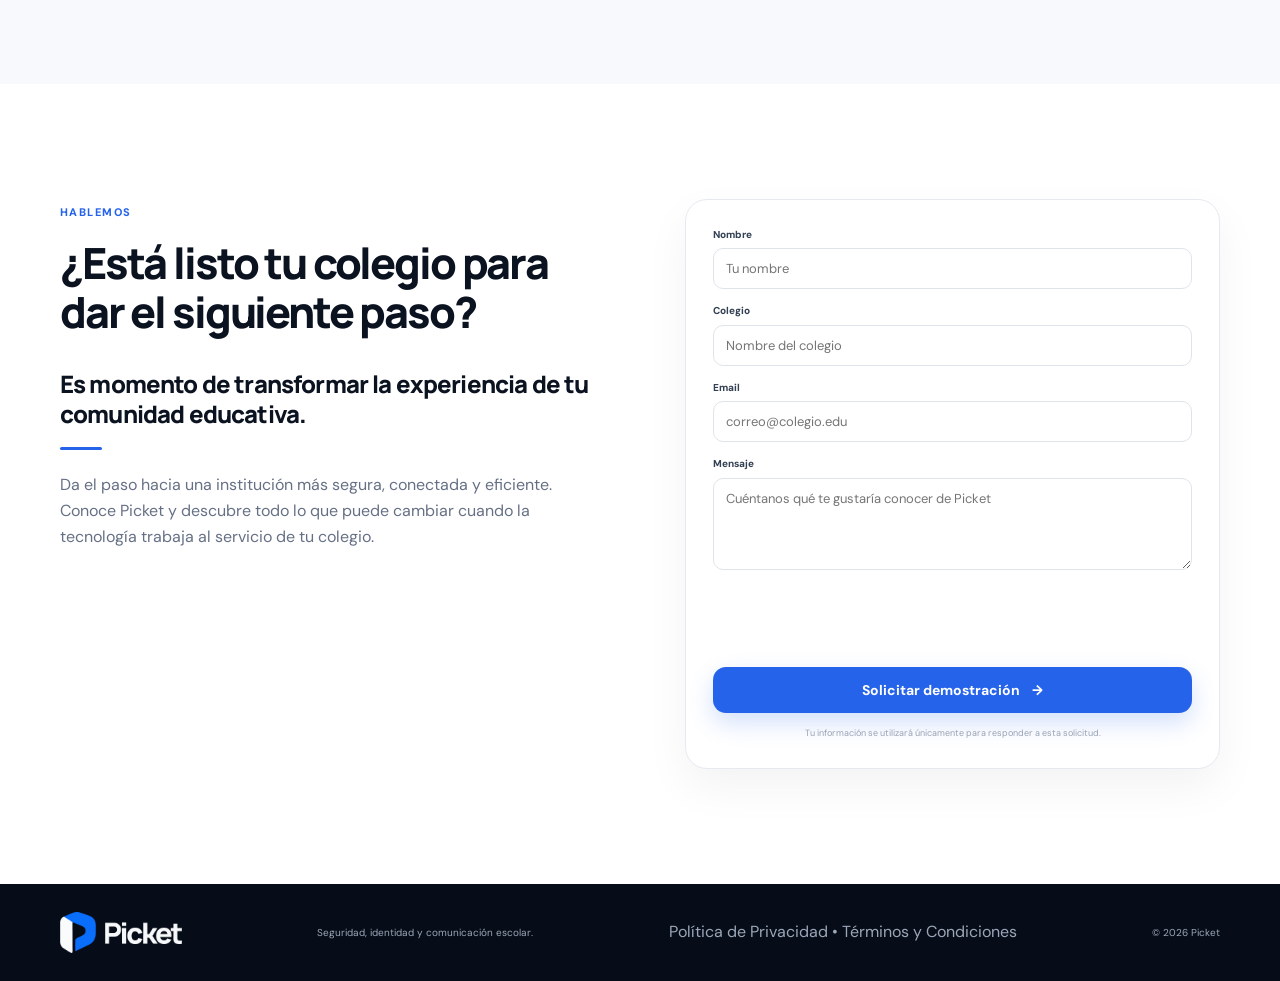
==== commit 91738021: "Update index.html Terminos y condiciones" ====
--- a/index.html
+++ b/index.html
@@ -21,4 +21,18 @@
 <button class="btn btn-primary" type="submit">Solicitar demostración <span>→</span></button>
 <p>Tu información se utilizará únicamente para responder a esta solicitud.</p>
 </form></div></section>
-</main><footer><div class="container footer-inner"><a class="brand" href="#inicio"><img src="images/logo-picket.png" alt="Picket" class="brand-logo"></a><p>Seguridad, identidad y comunicación escolar.</p><a class="privacy-link" href="politica-privacidad.html">Política de Privacidad</a><span>© 2026 Picket</span></div></footer><script src="script.js"></script></body></html>
+</main><footer><div class="container footer-inner"><a class="brand" href="#inicio"><img src="images/LogoPicketFondoOscuro.png" alt="Picket" class="brand-logo"></a><p>Seguridad, identidad y comunicación escolar.</p><div class="footer-links"><a class="privacy-link" href="politica-privacidad.html">Política de Privacidad</a><a> • </a><a class="privacy-link" href="terminos-y-condiciones.html">Términos y Condiciones</a></div><span>© 2026 Picket</span></div></footer><script src="script.js"></script>
+<!--Start of Tawk.to Script-->
+<script type="text/javascript">
+var Tawk_API=Tawk_API||{}, Tawk_LoadStart=new Date();
+(function(){
+var s1=document.createElement("script"),s0=document.getElementsByTagName("script")[0];
+s1.async=true;
+s1.src='https://embed.tawk.to/6aab2c8df145e93447acd64b/1k2mac2vi';
+s1.charset='UTF-8';
+s1.setAttribute('crossorigin','*');
+s0.parentNode.insertBefore(s1,s0);
+})();
+</script>
+<!--End of Tawk.to Script-->
+</body></html>
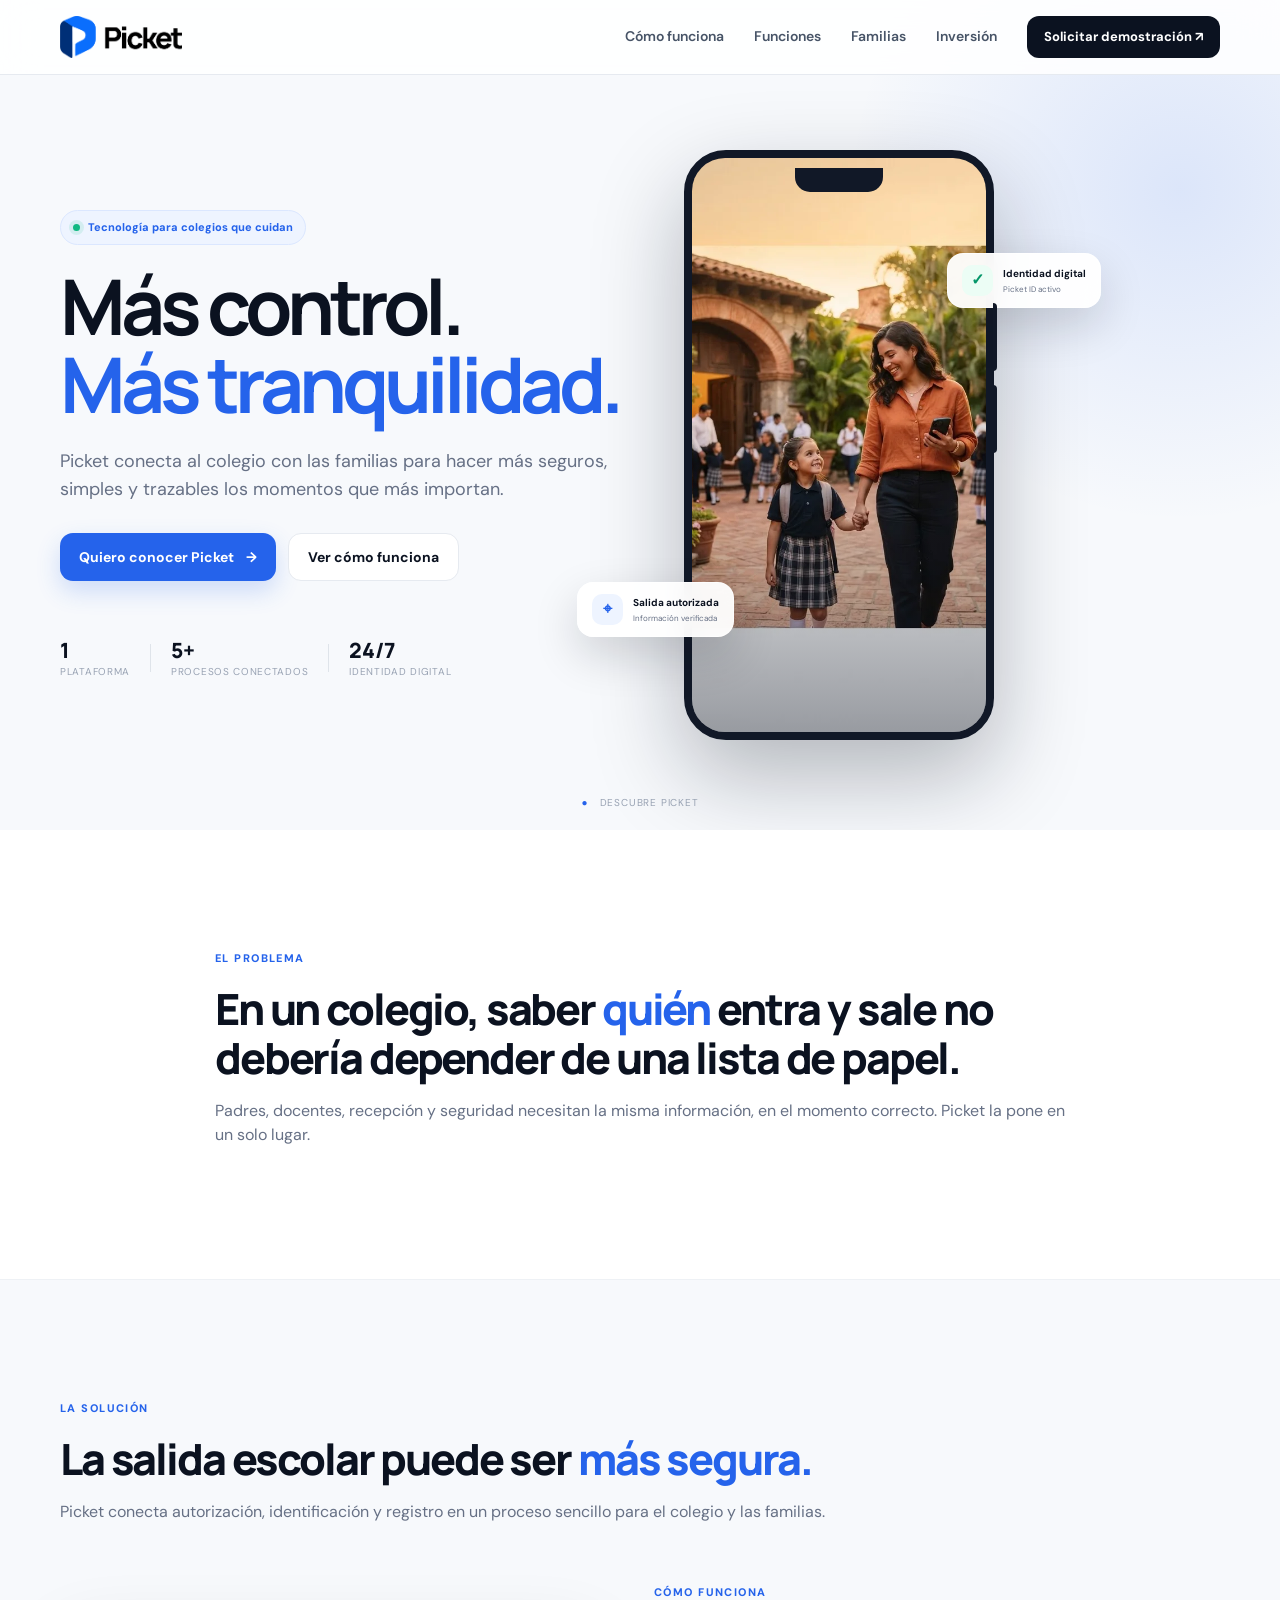
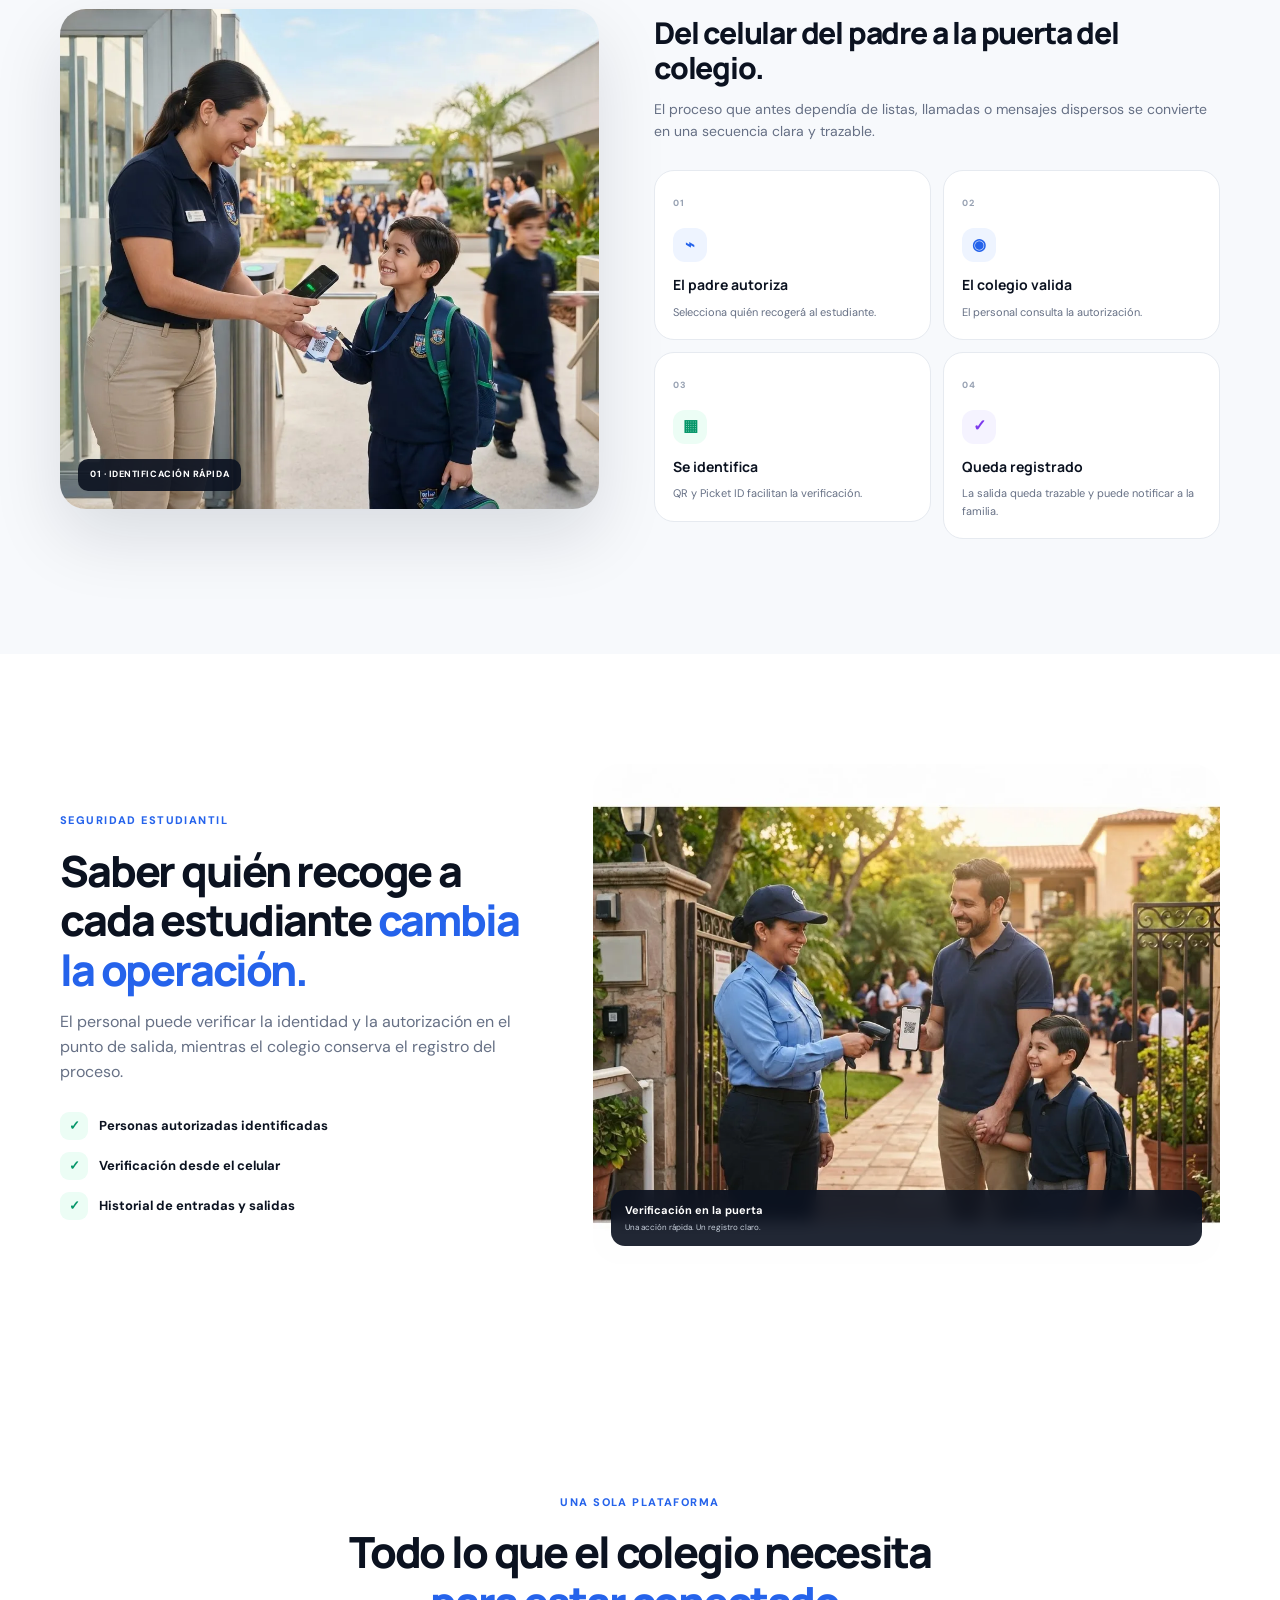
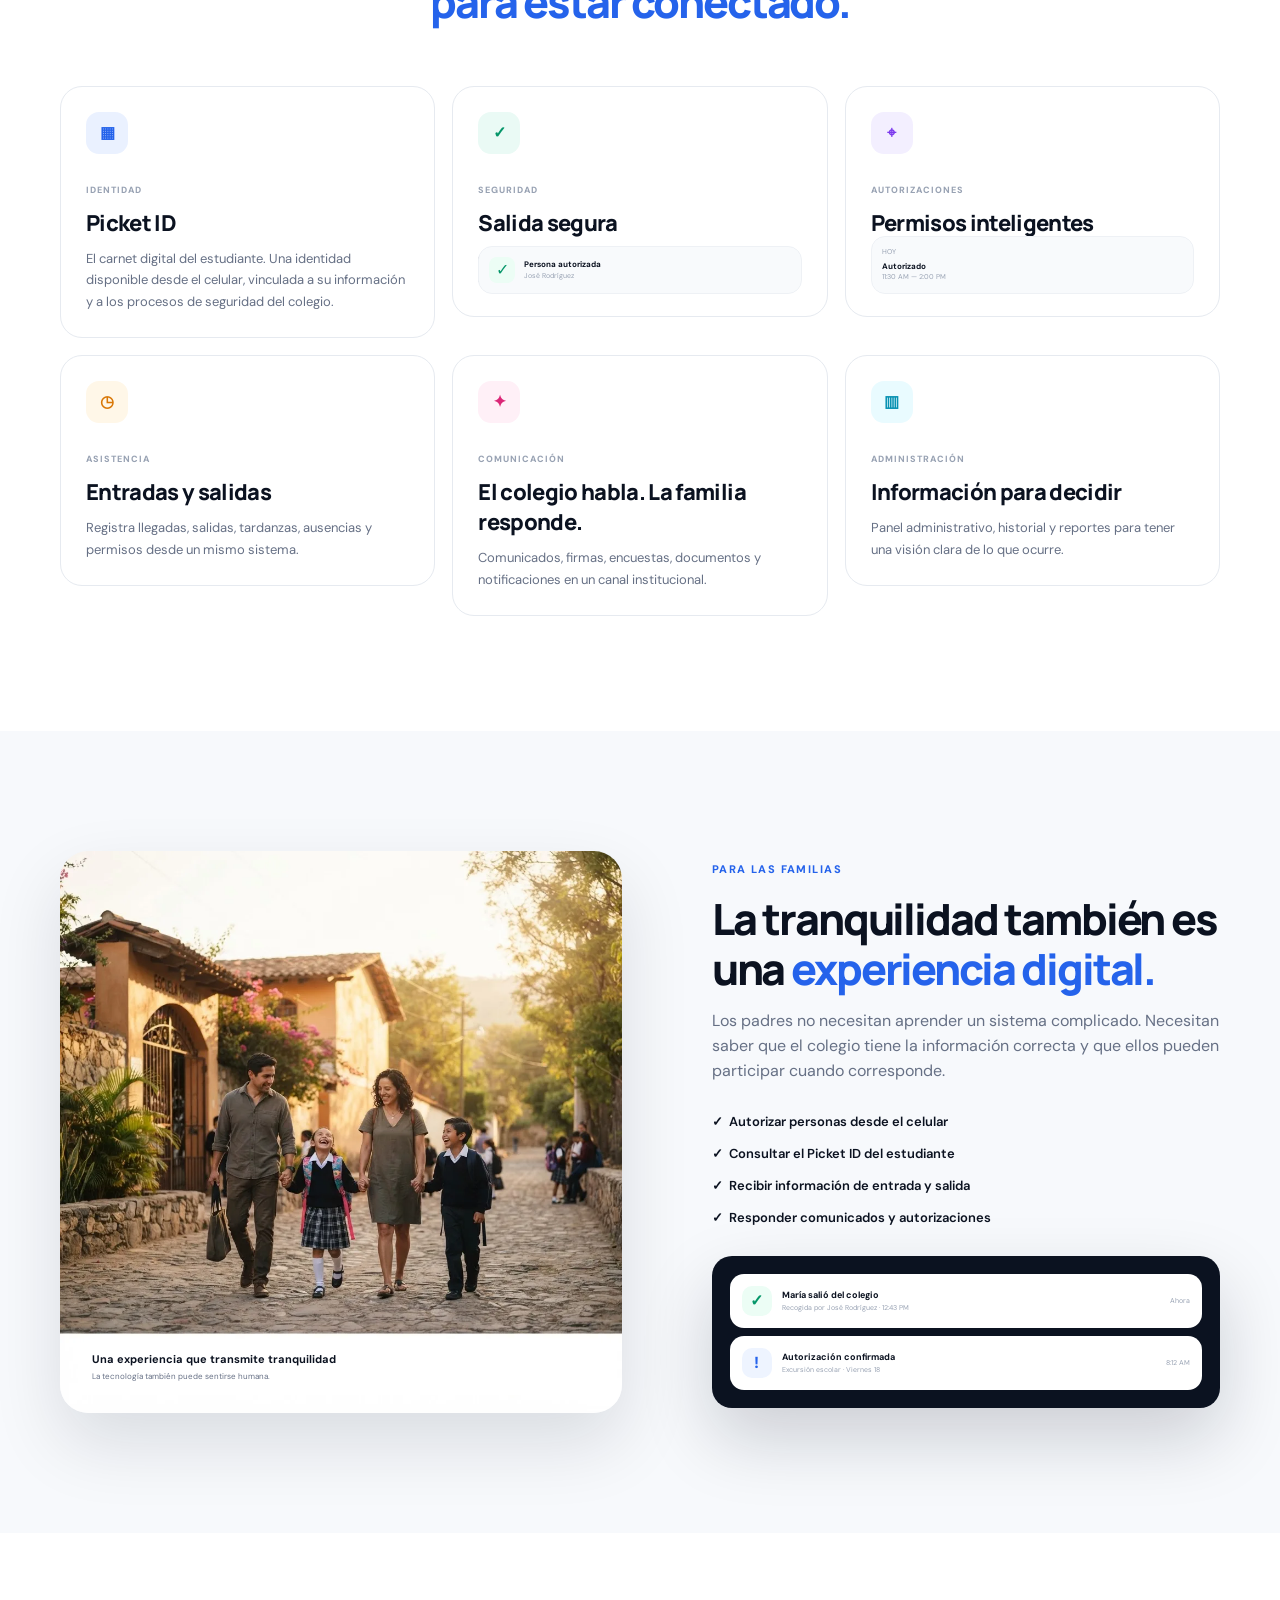
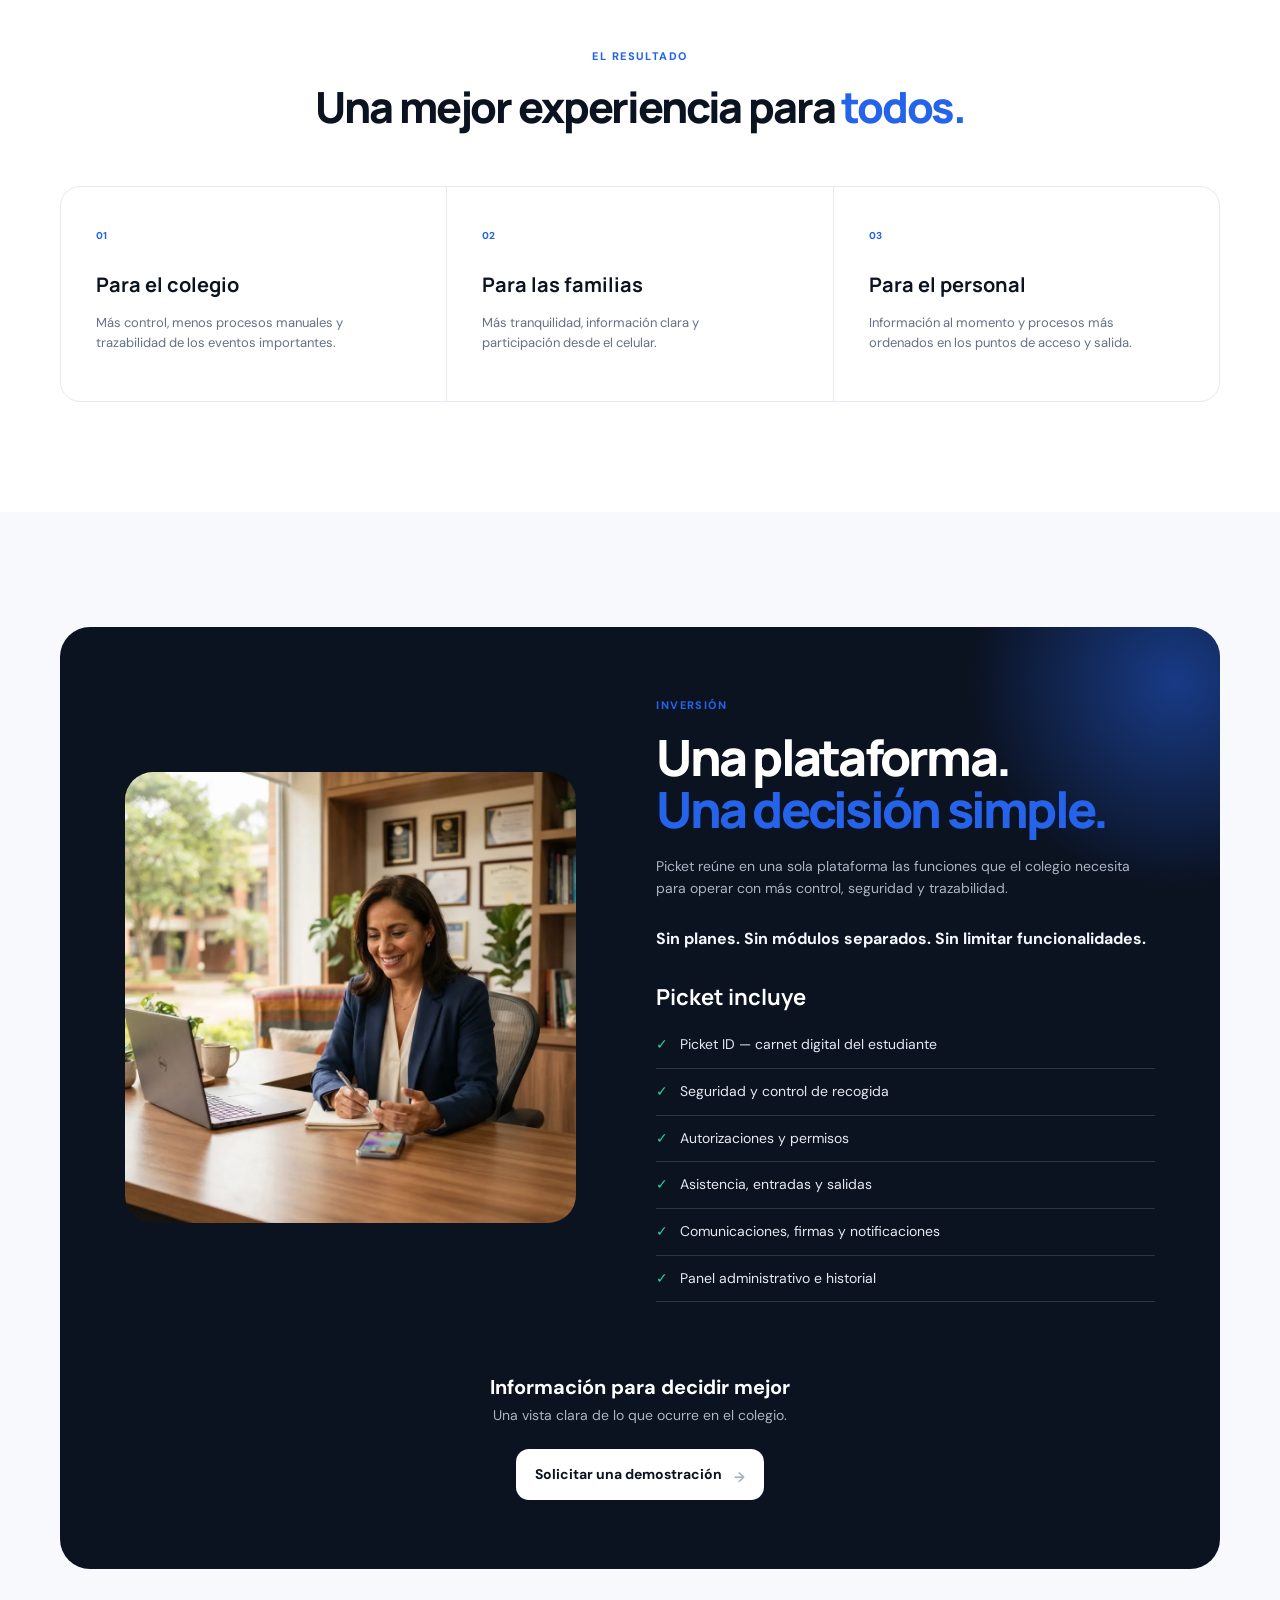
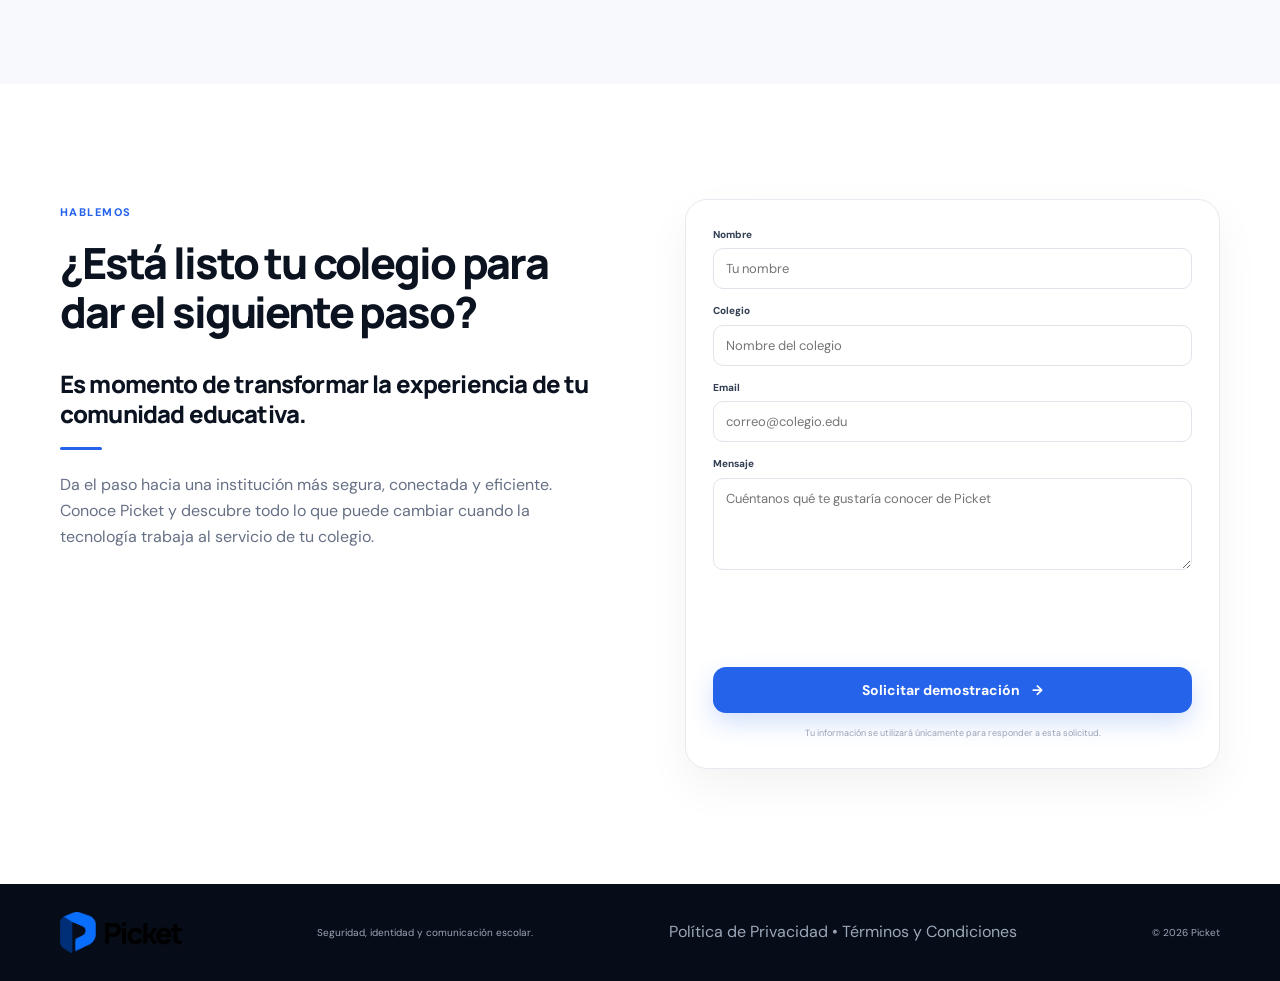
==== commit ee5660af: "Update index.html" ====
--- a/index.html
+++ b/index.html
@@ -21,7 +21,7 @@
 <button class="btn btn-primary" type="submit">Solicitar demostración <span>→</span></button>
 <p>Tu información se utilizará únicamente para responder a esta solicitud.</p>
 </form></div></section>
-</main><footer><div class="container footer-inner"><a class="brand" href="#inicio"><img src="images/LogoPicketFondoOscuro.png" alt="Picket" class="brand-logo"></a><p>Seguridad, identidad y comunicación escolar.</p><div class="footer-links"><a class="privacy-link" href="politica-privacidad.html">Política de Privacidad</a><a> • </a><a class="privacy-link" href="terminos-y-condiciones.html">Términos y Condiciones</a></div><span>© 2026 Picket</span></div></footer><script src="script.js"></script>
+</main><footer><div class="container footer-inner"><a class="brand" href="#inicio"><img src="images/logo-picket.png" alt="Picket" class="brand-logo"></a><p>Seguridad, identidad y comunicación escolar.</p><div class="footer-links"><a class="privacy-link" href="politica-privacidad.html">Política de Privacidad</a><a> • </a><a class="privacy-link" href="terminos-y-condiciones.html">Términos y Condiciones</a></div><span>© 2026 Picket</span></div></footer><script src="script.js"></script>
 <!--Start of Tawk.to Script-->
 <script type="text/javascript">
 var Tawk_API=Tawk_API||{}, Tawk_LoadStart=new Date();
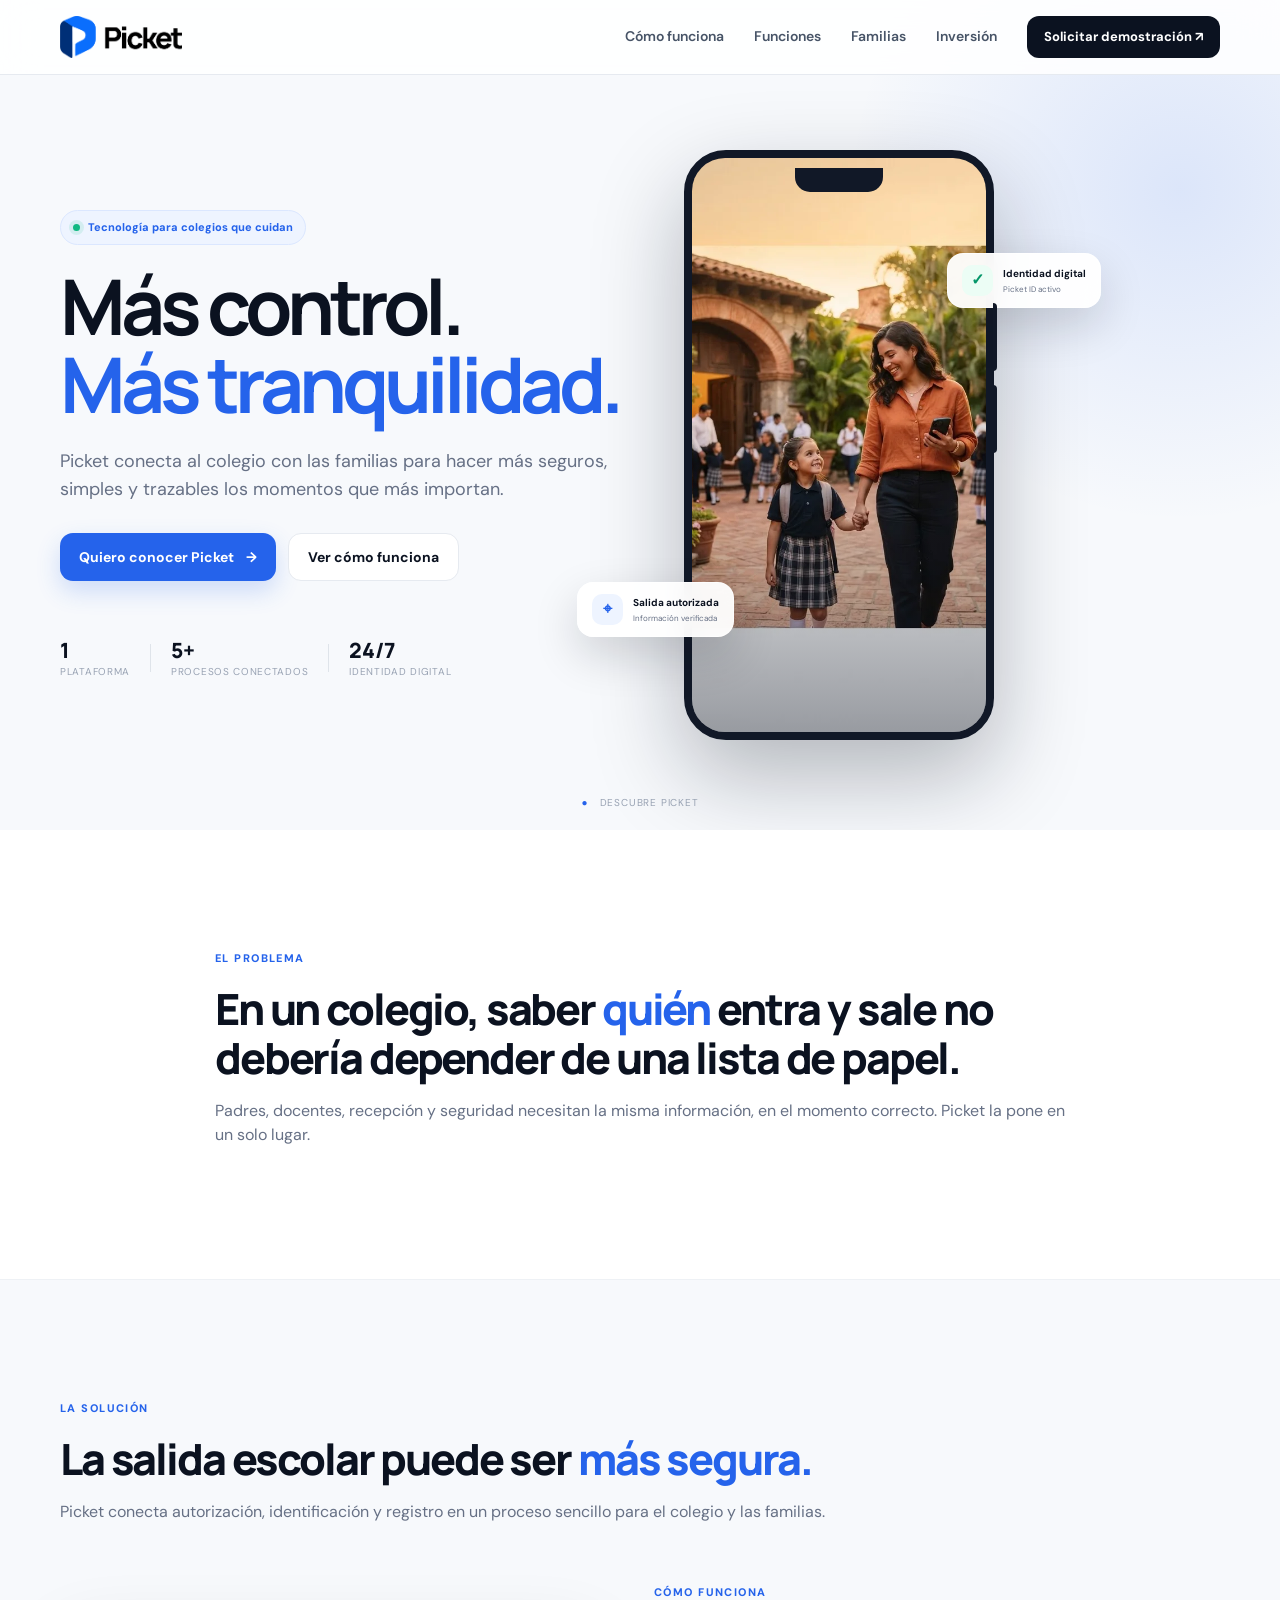
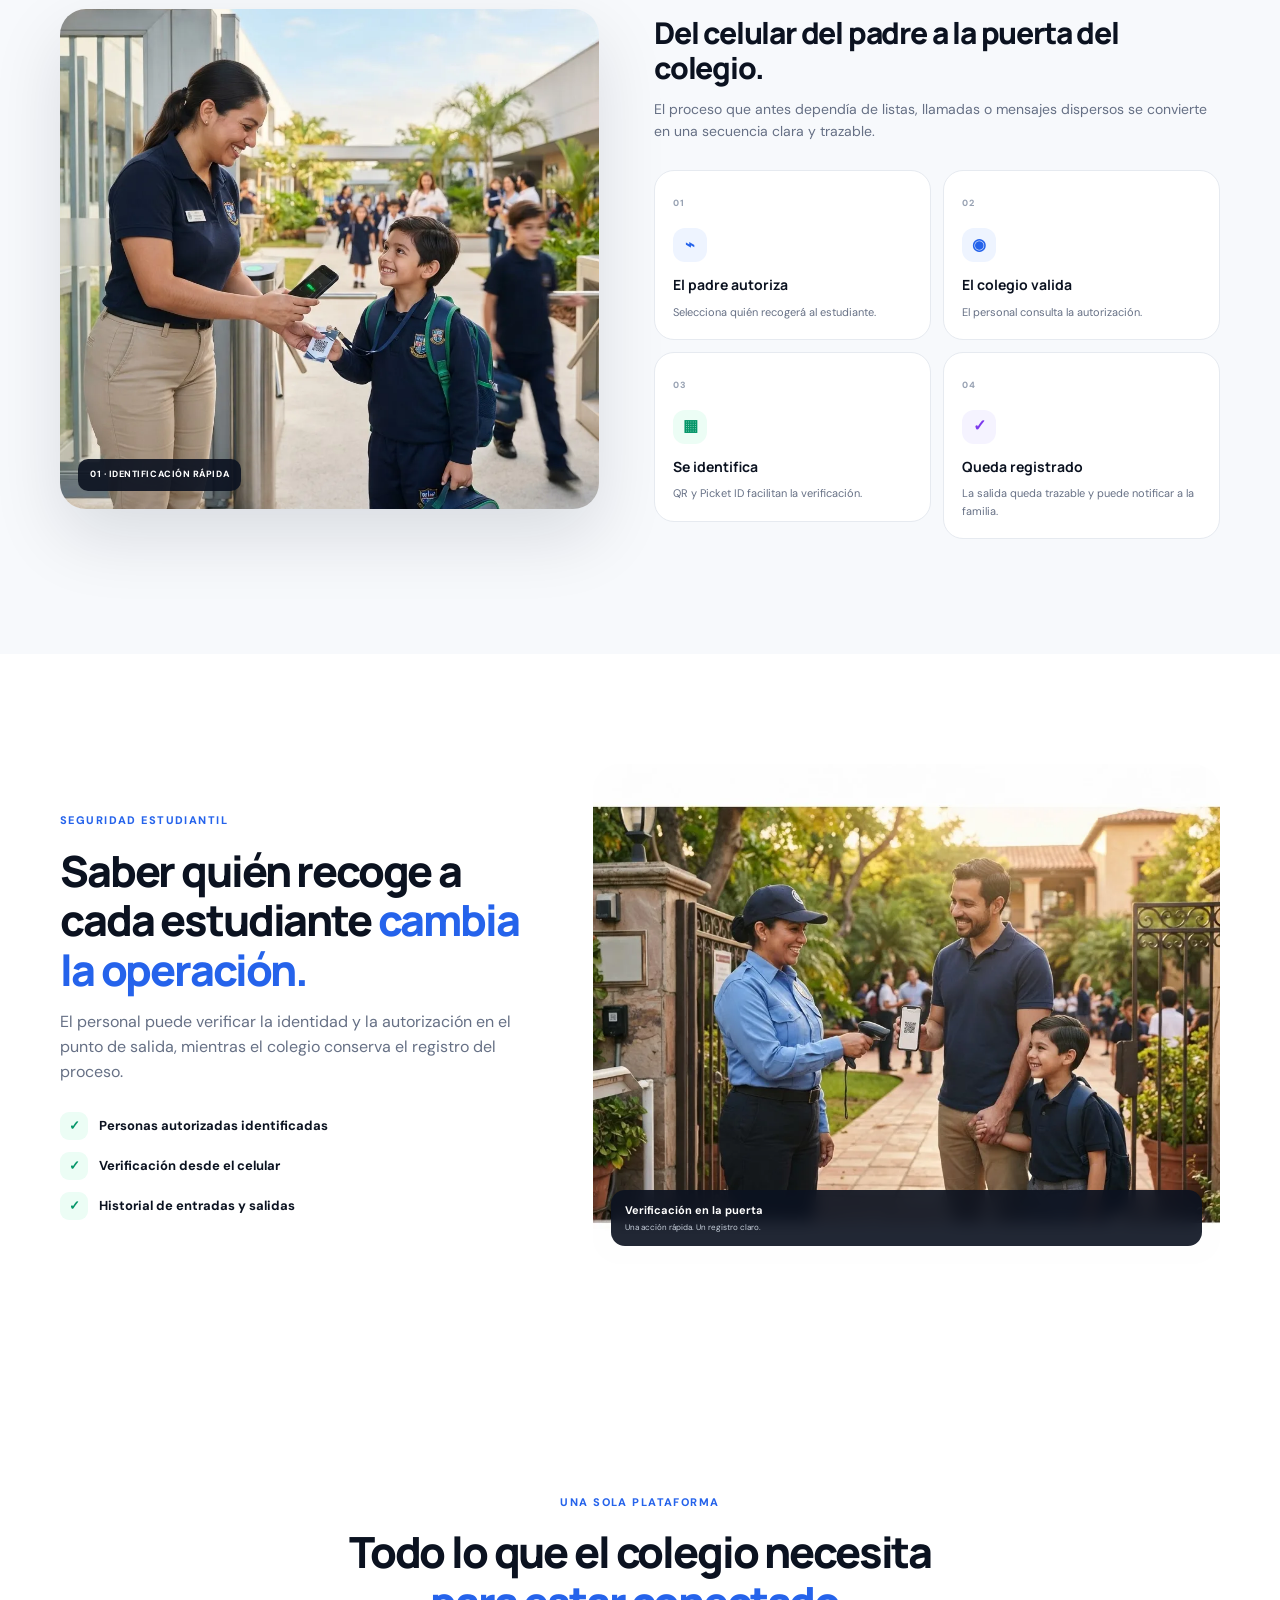
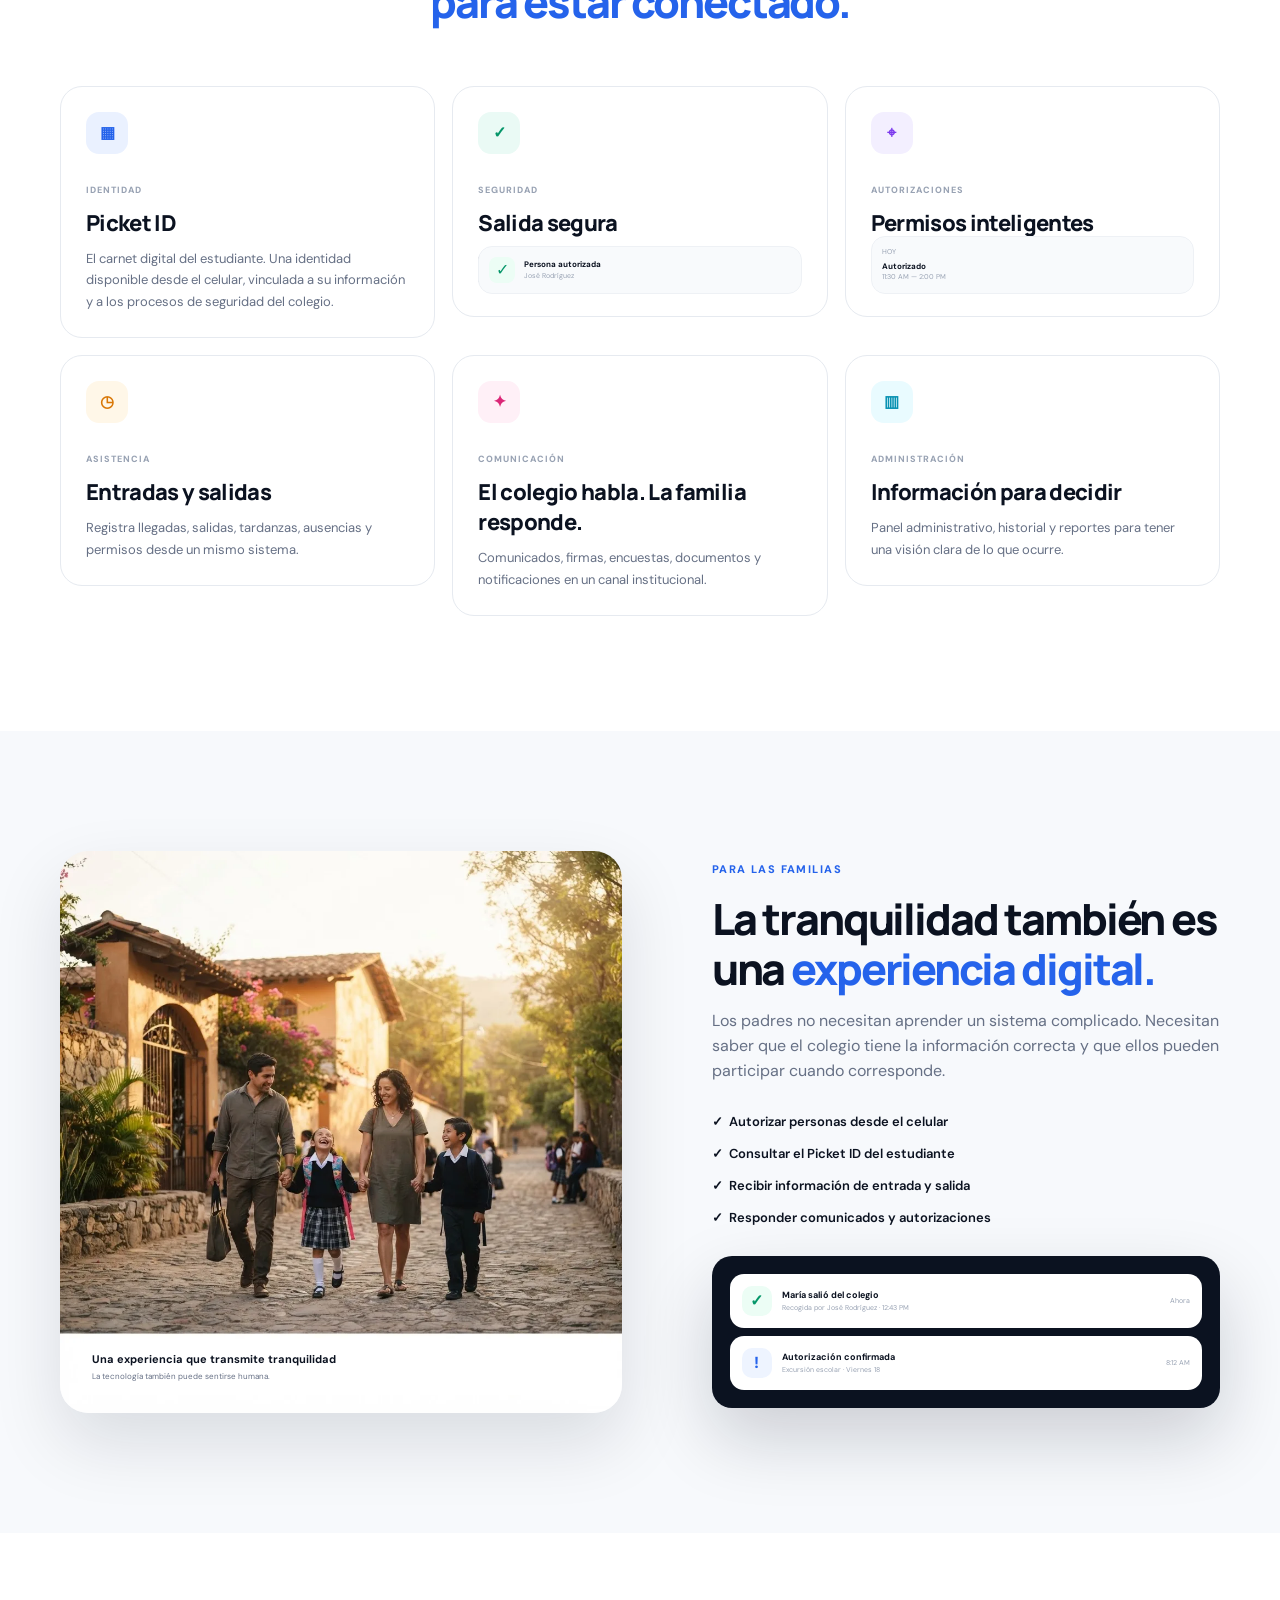
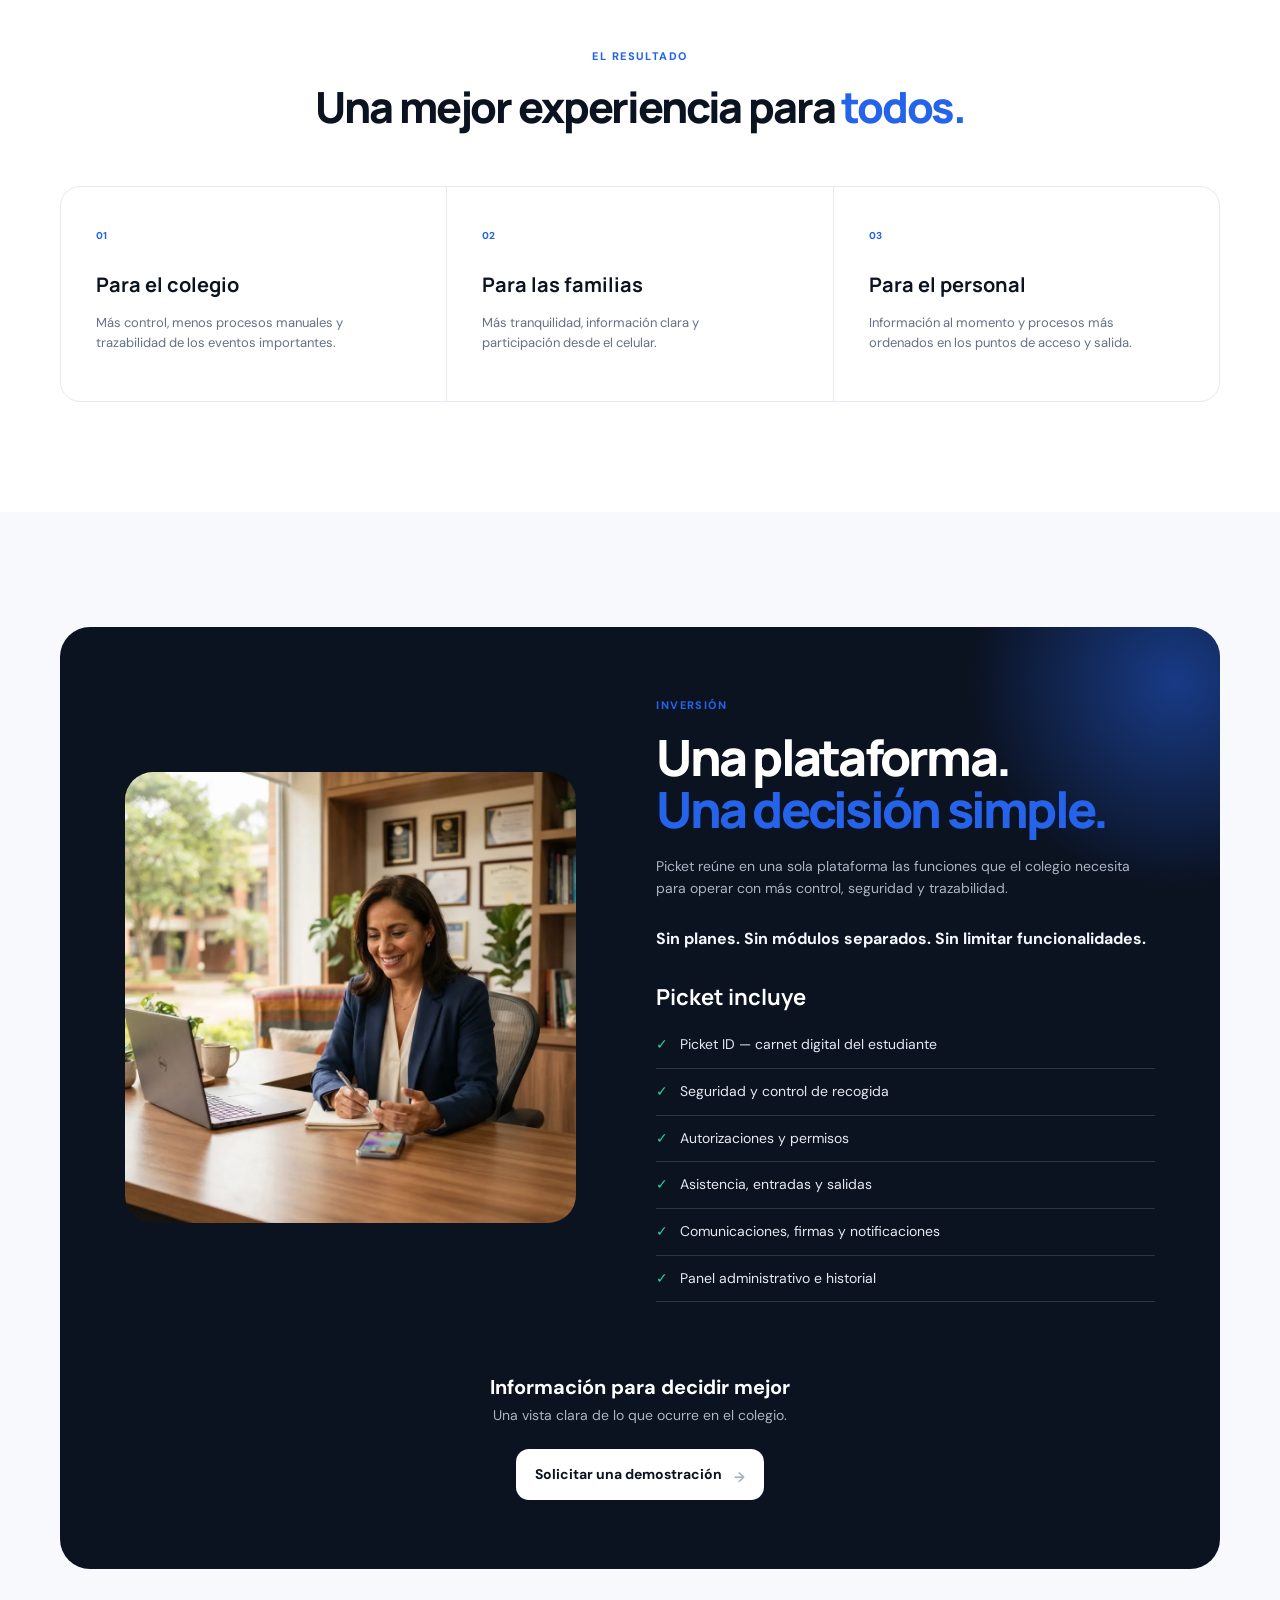
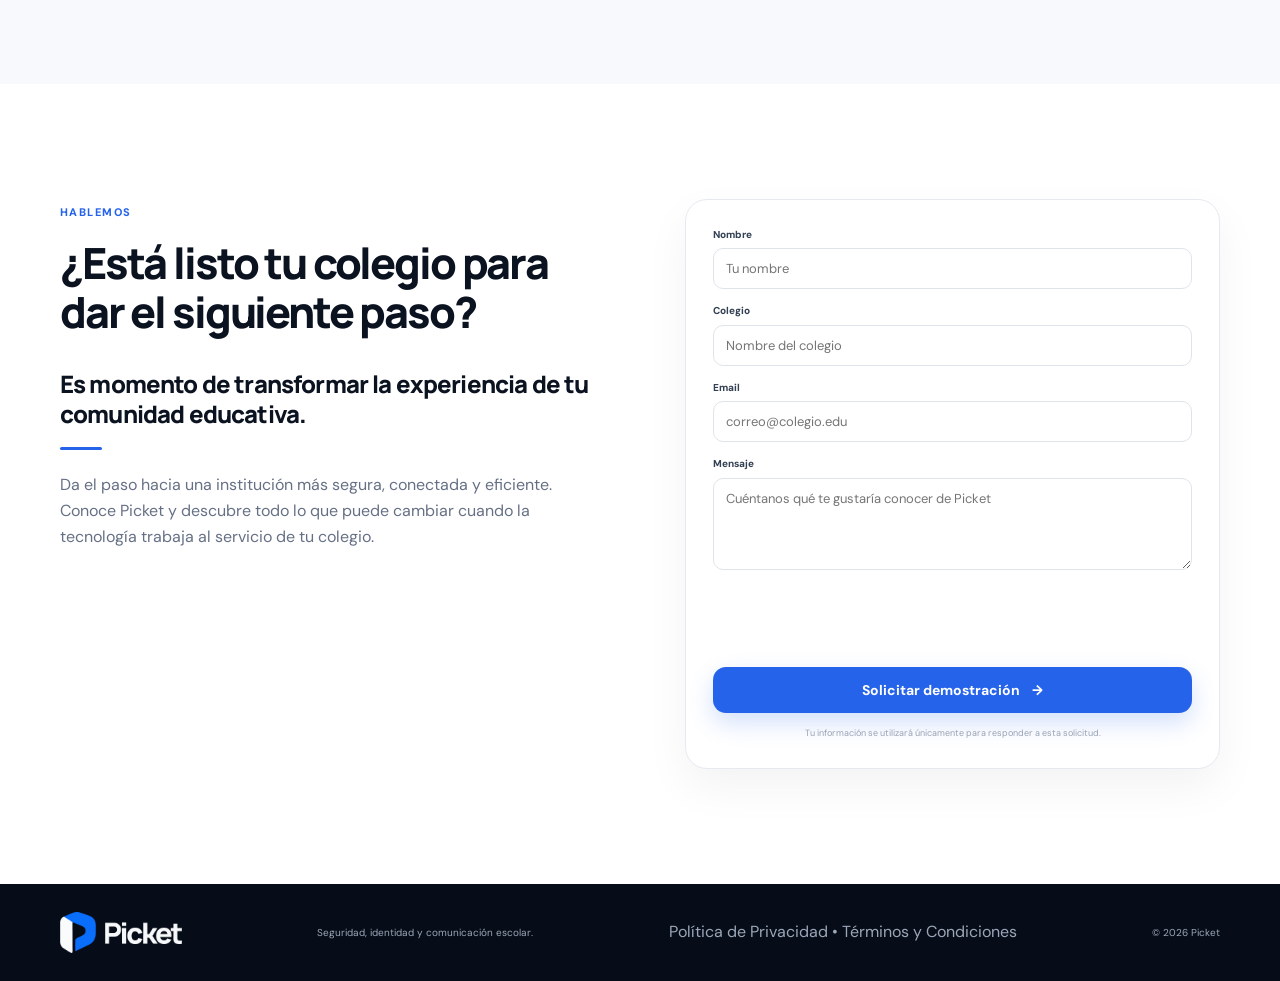
==== commit 36af902c: "Update index.html" ====
--- a/index.html
+++ b/index.html
@@ -21,7 +21,7 @@
 <button class="btn btn-primary" type="submit">Solicitar demostración <span>→</span></button>
 <p>Tu información se utilizará únicamente para responder a esta solicitud.</p>
 </form></div></section>
-</main><footer><div class="container footer-inner"><a class="brand" href="#inicio"><img src="images/logo-picket.png" alt="Picket" class="brand-logo"></a><p>Seguridad, identidad y comunicación escolar.</p><div class="footer-links"><a class="privacy-link" href="politica-privacidad.html">Política de Privacidad</a><a> • </a><a class="privacy-link" href="terminos-y-condiciones.html">Términos y Condiciones</a></div><span>© 2026 Picket</span></div></footer><script src="script.js"></script>
+</main><footer><div class="container footer-inner"><a class="brand" href="#inicio"><img src="images/LogoPicketFondoOscuro.png" alt="Picket" class="brand-logo"></a><p>Seguridad, identidad y comunicación escolar.</p><div class="footer-links"><a class="privacy-link" href="politica-privacidad.html">Política de Privacidad</a><a> • </a><a class="privacy-link" href="terminos-y-condiciones.html">Términos y Condiciones</a></div><span>© 2026 Picket</span></div></footer><script src="script.js"></script>
 <!--Start of Tawk.to Script-->
 <script type="text/javascript">
 var Tawk_API=Tawk_API||{}, Tawk_LoadStart=new Date();
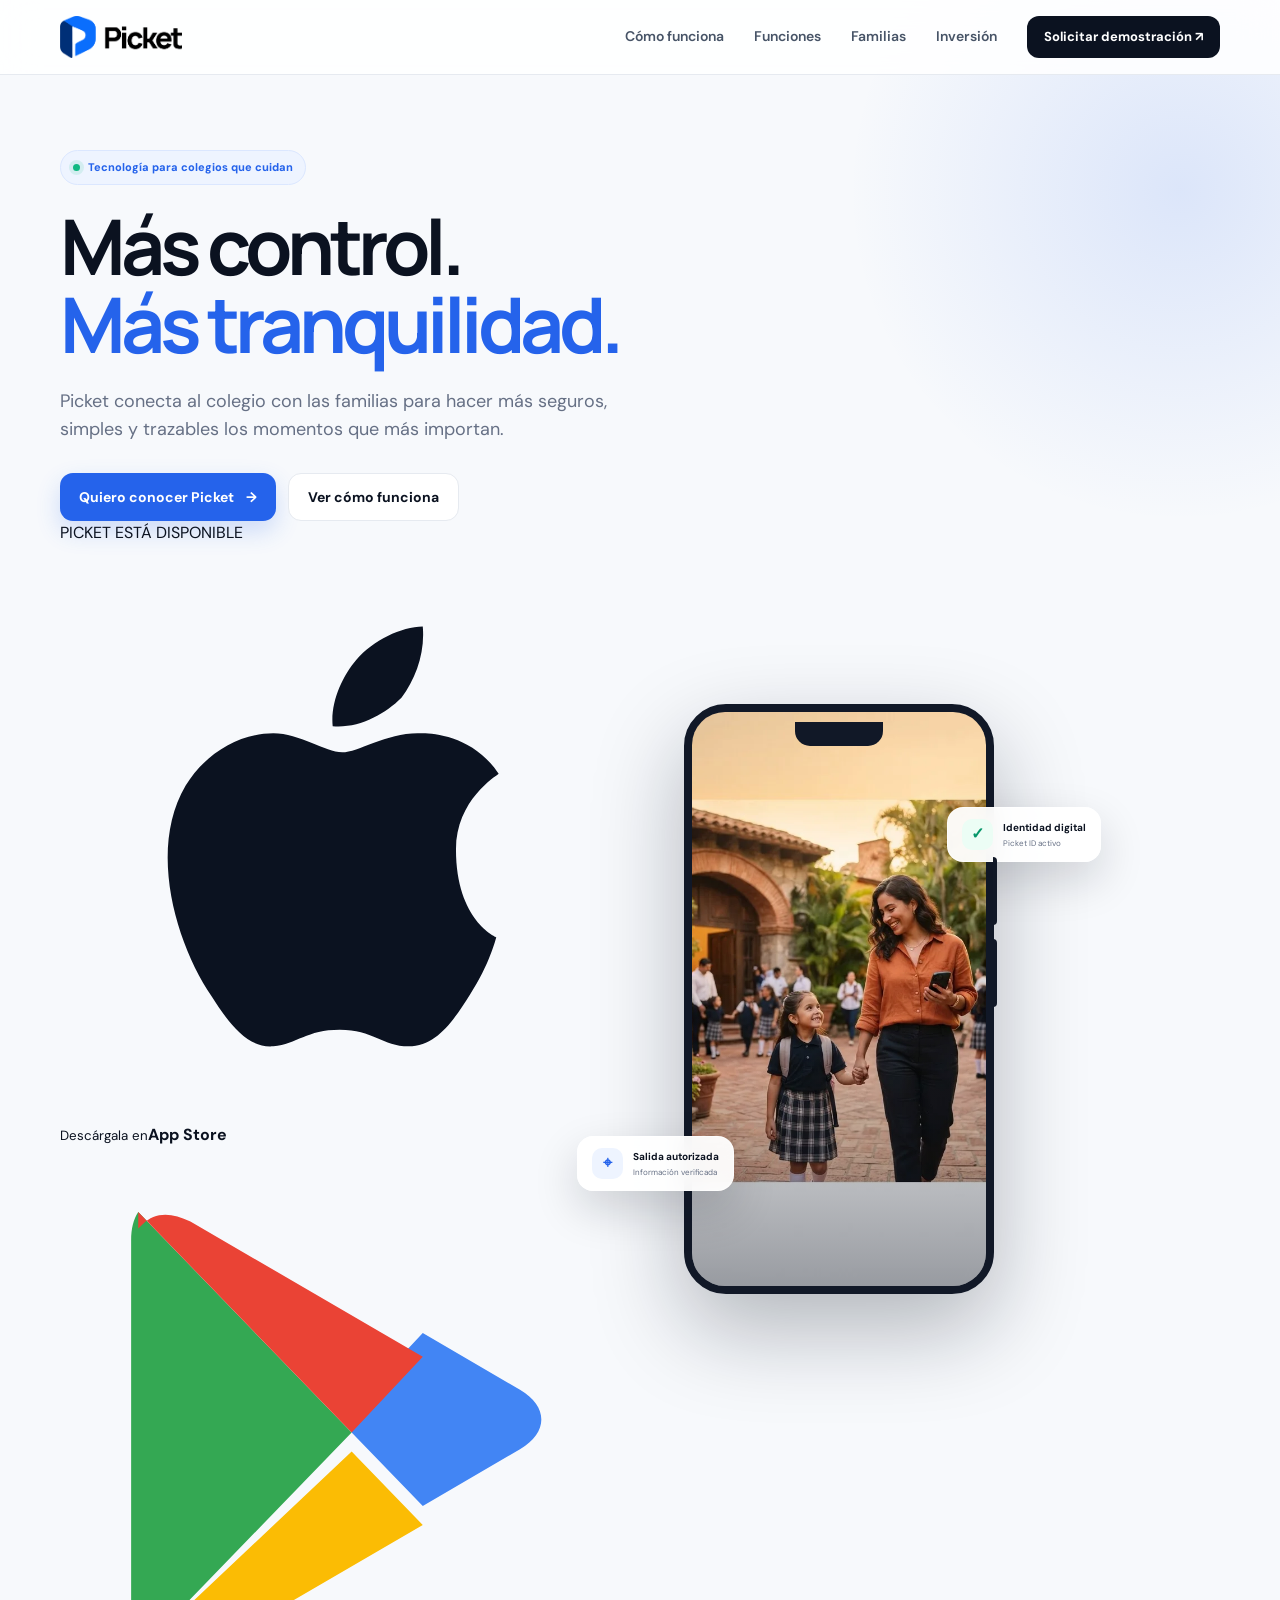
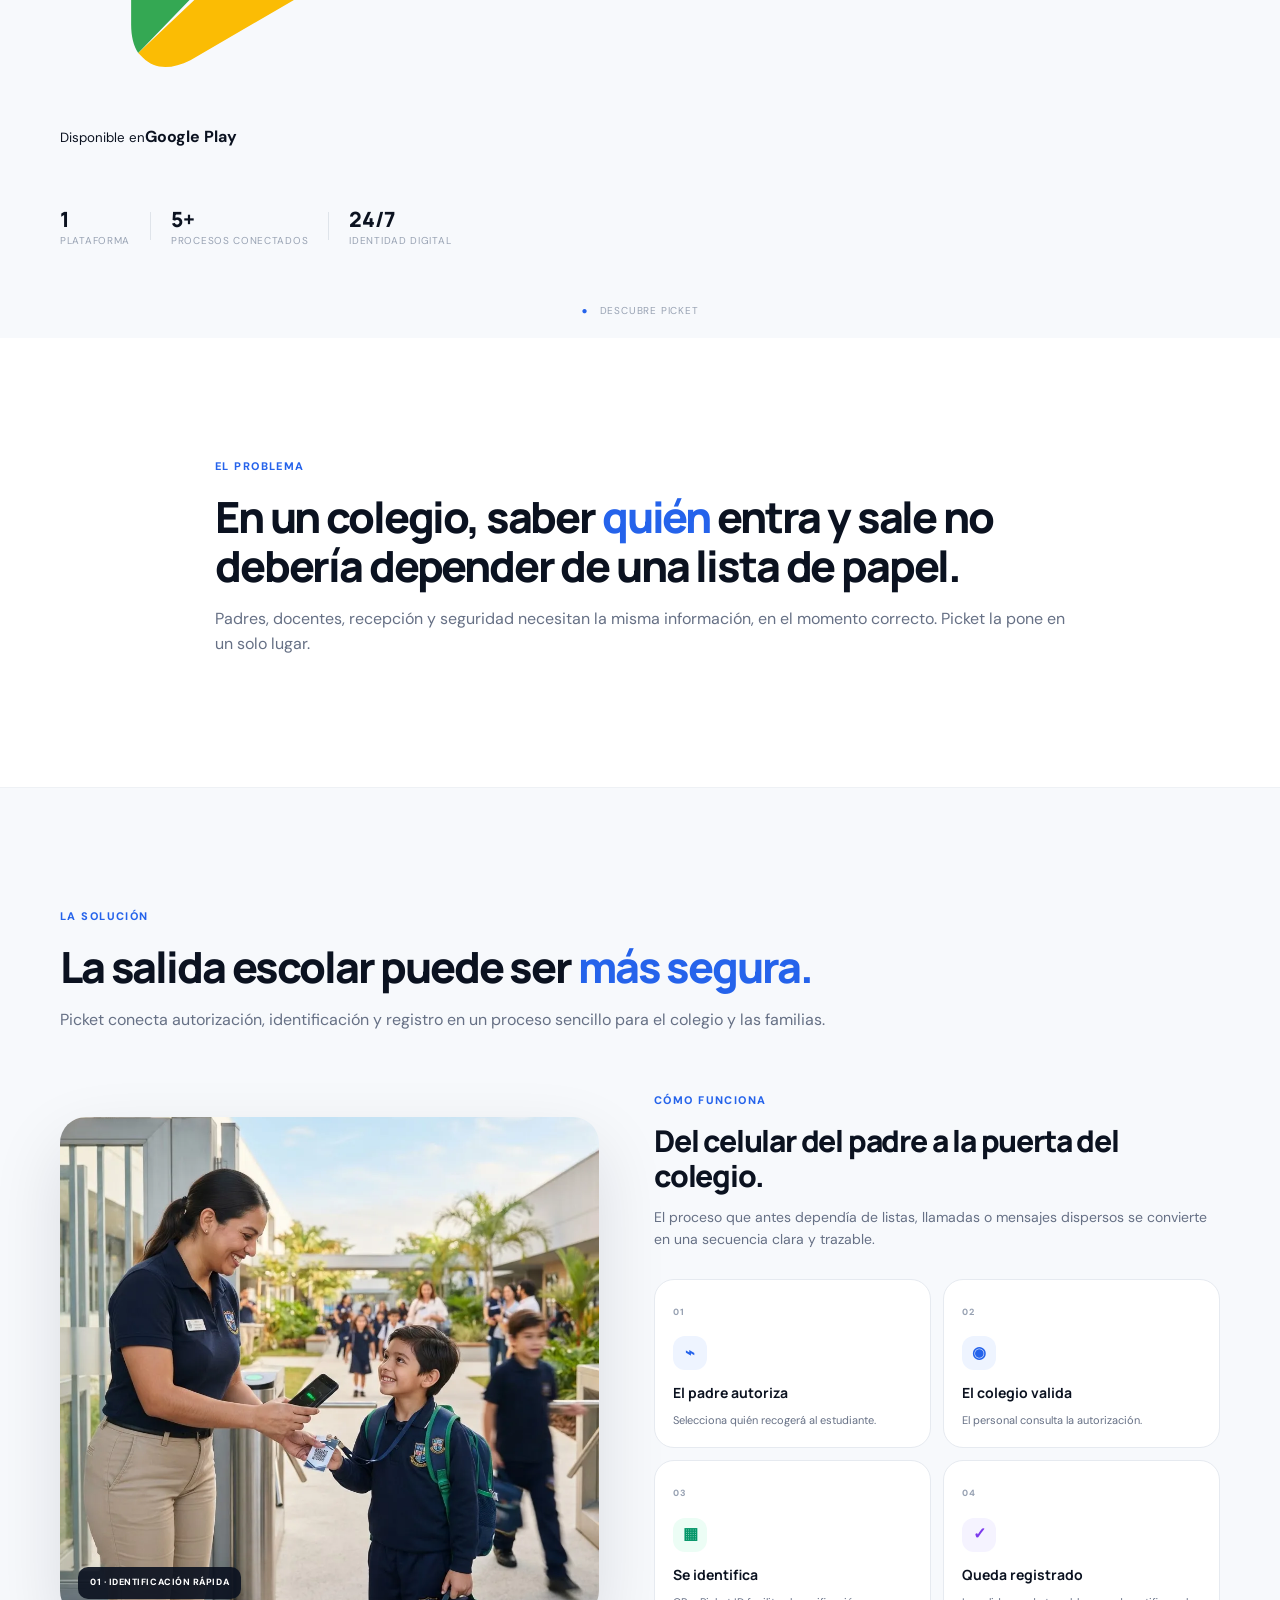
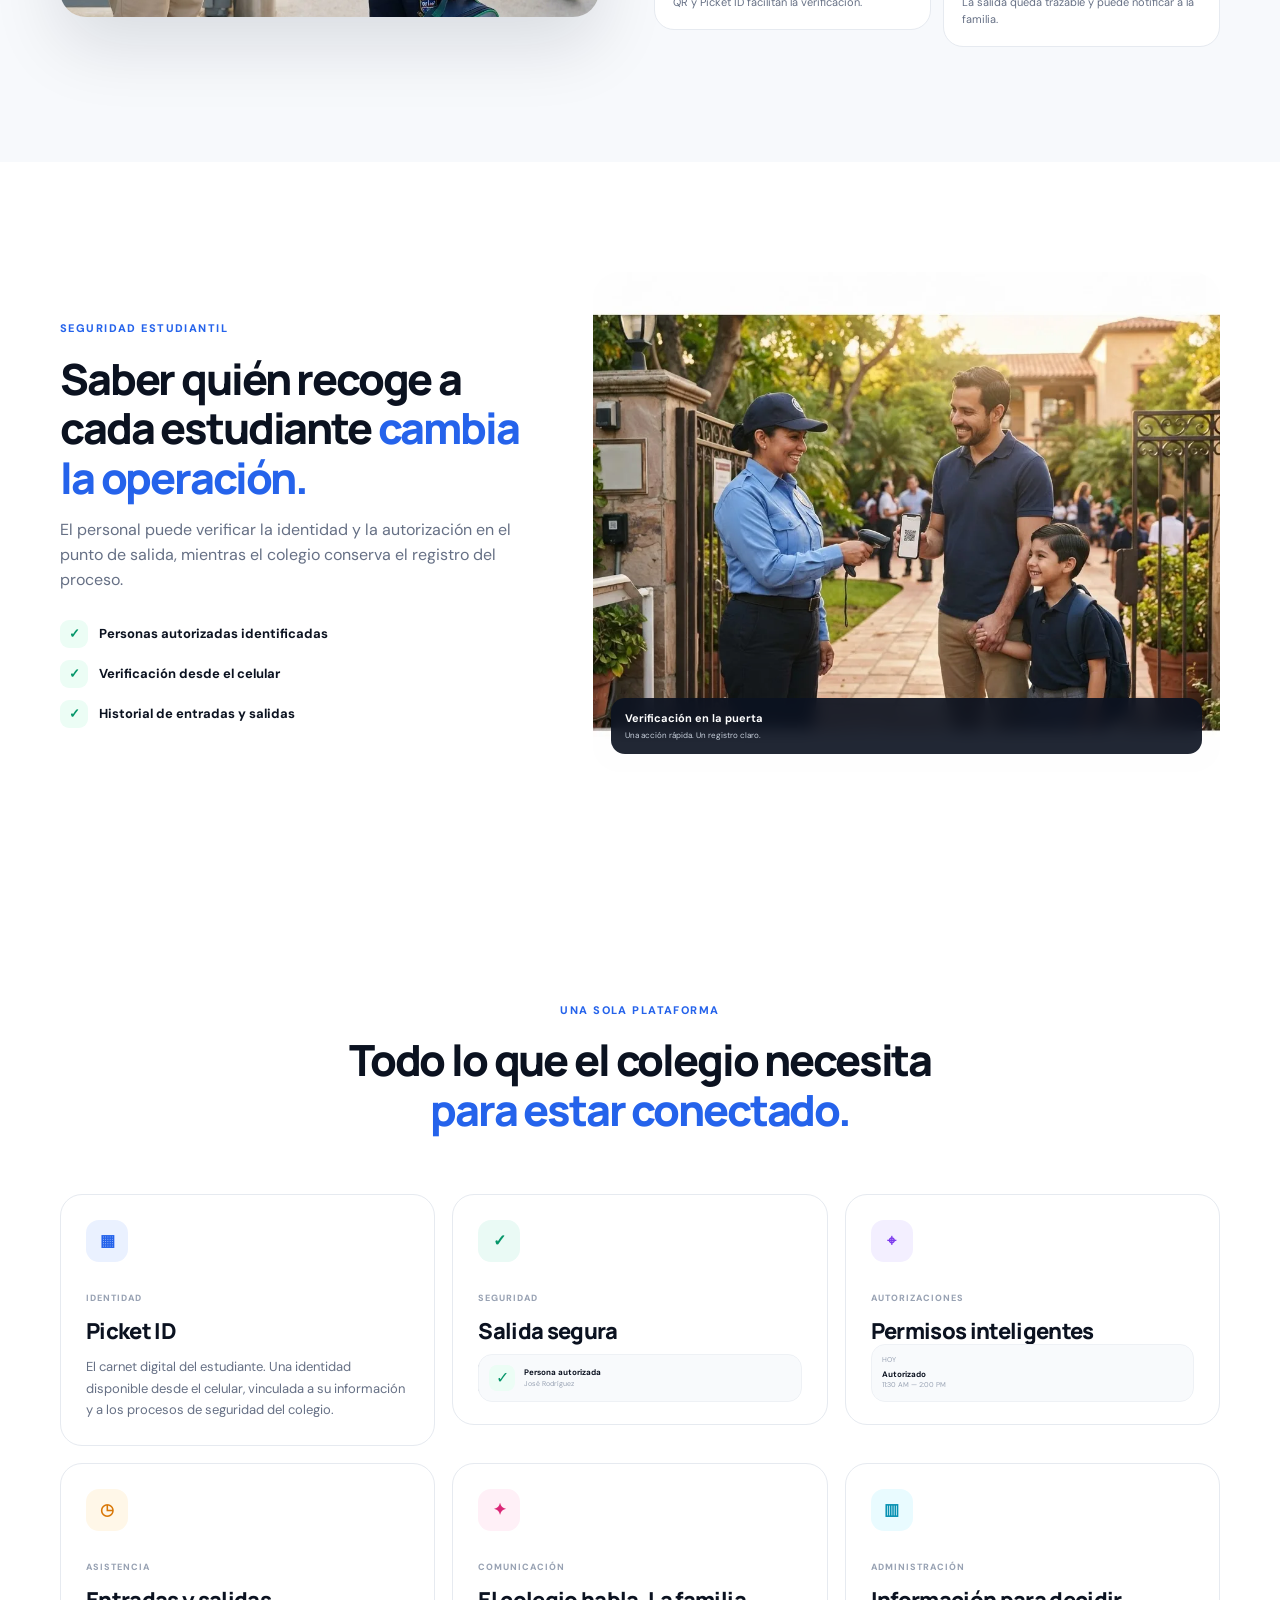
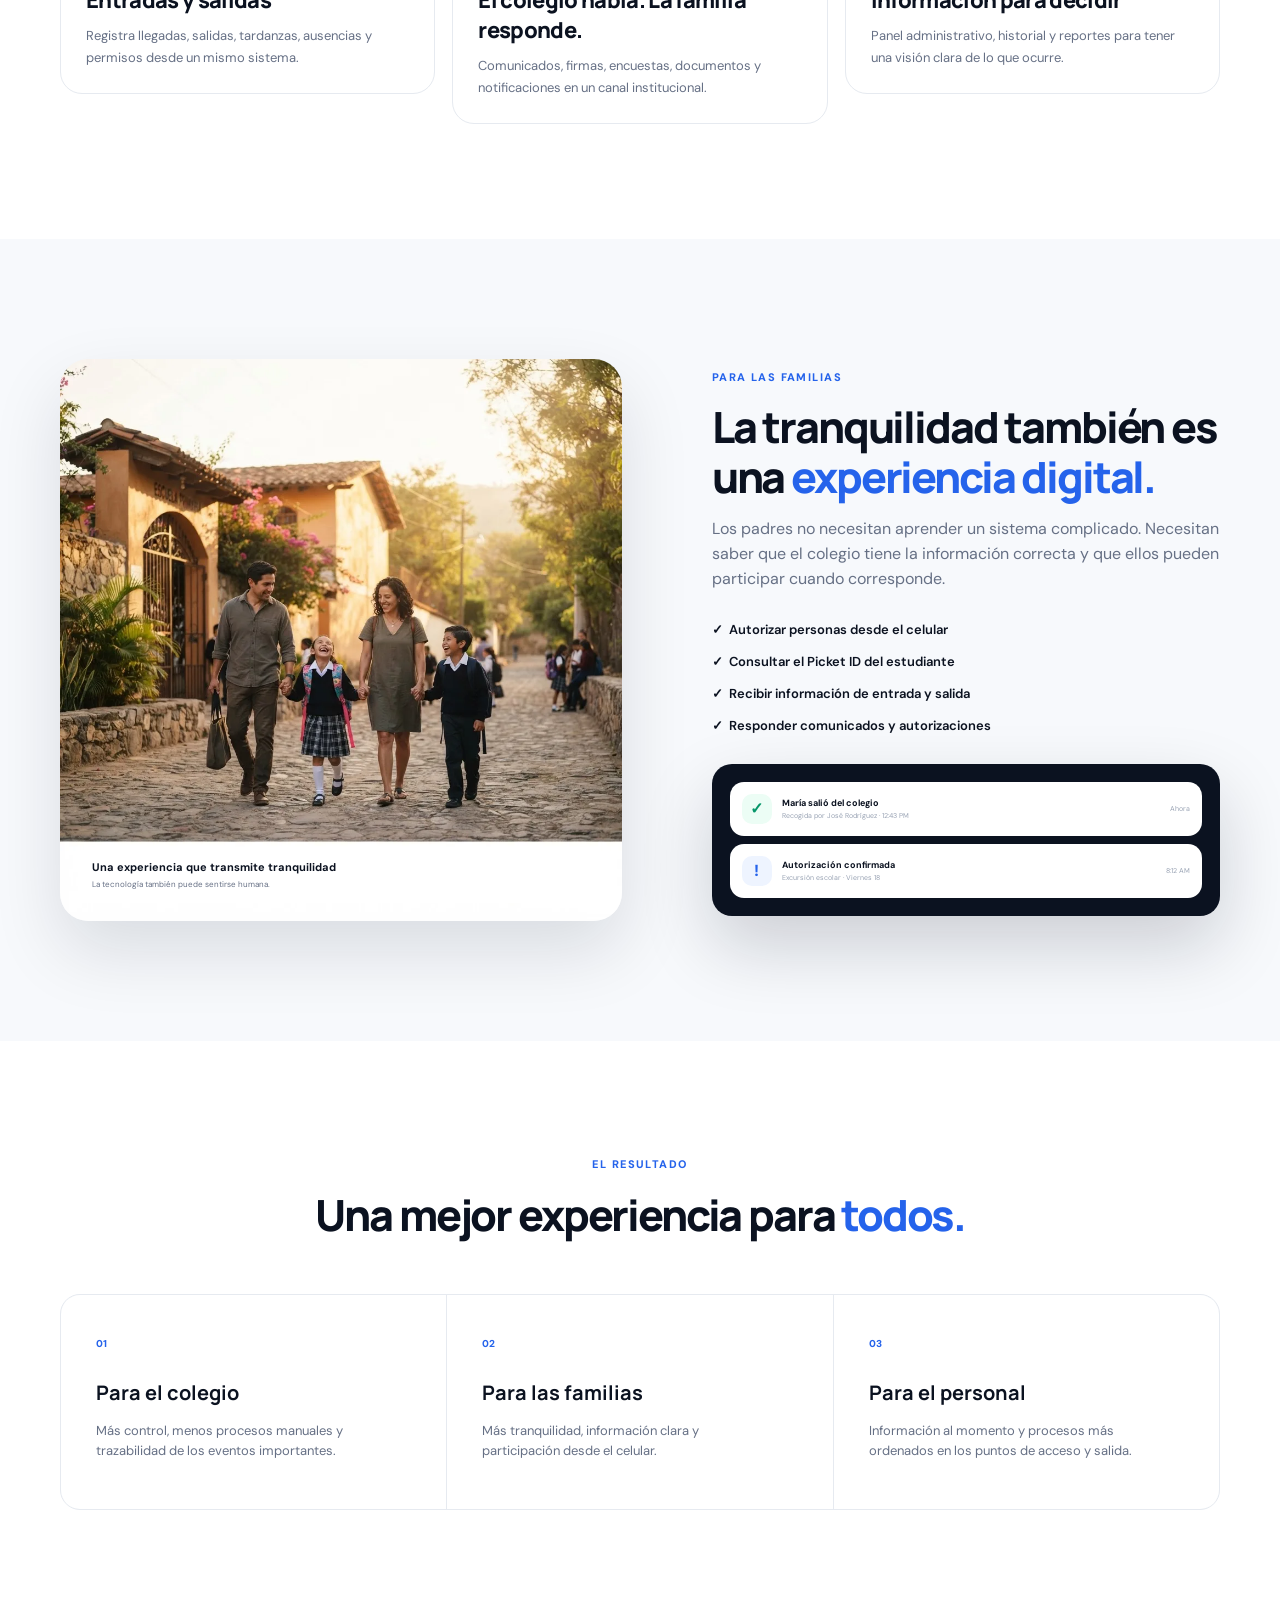
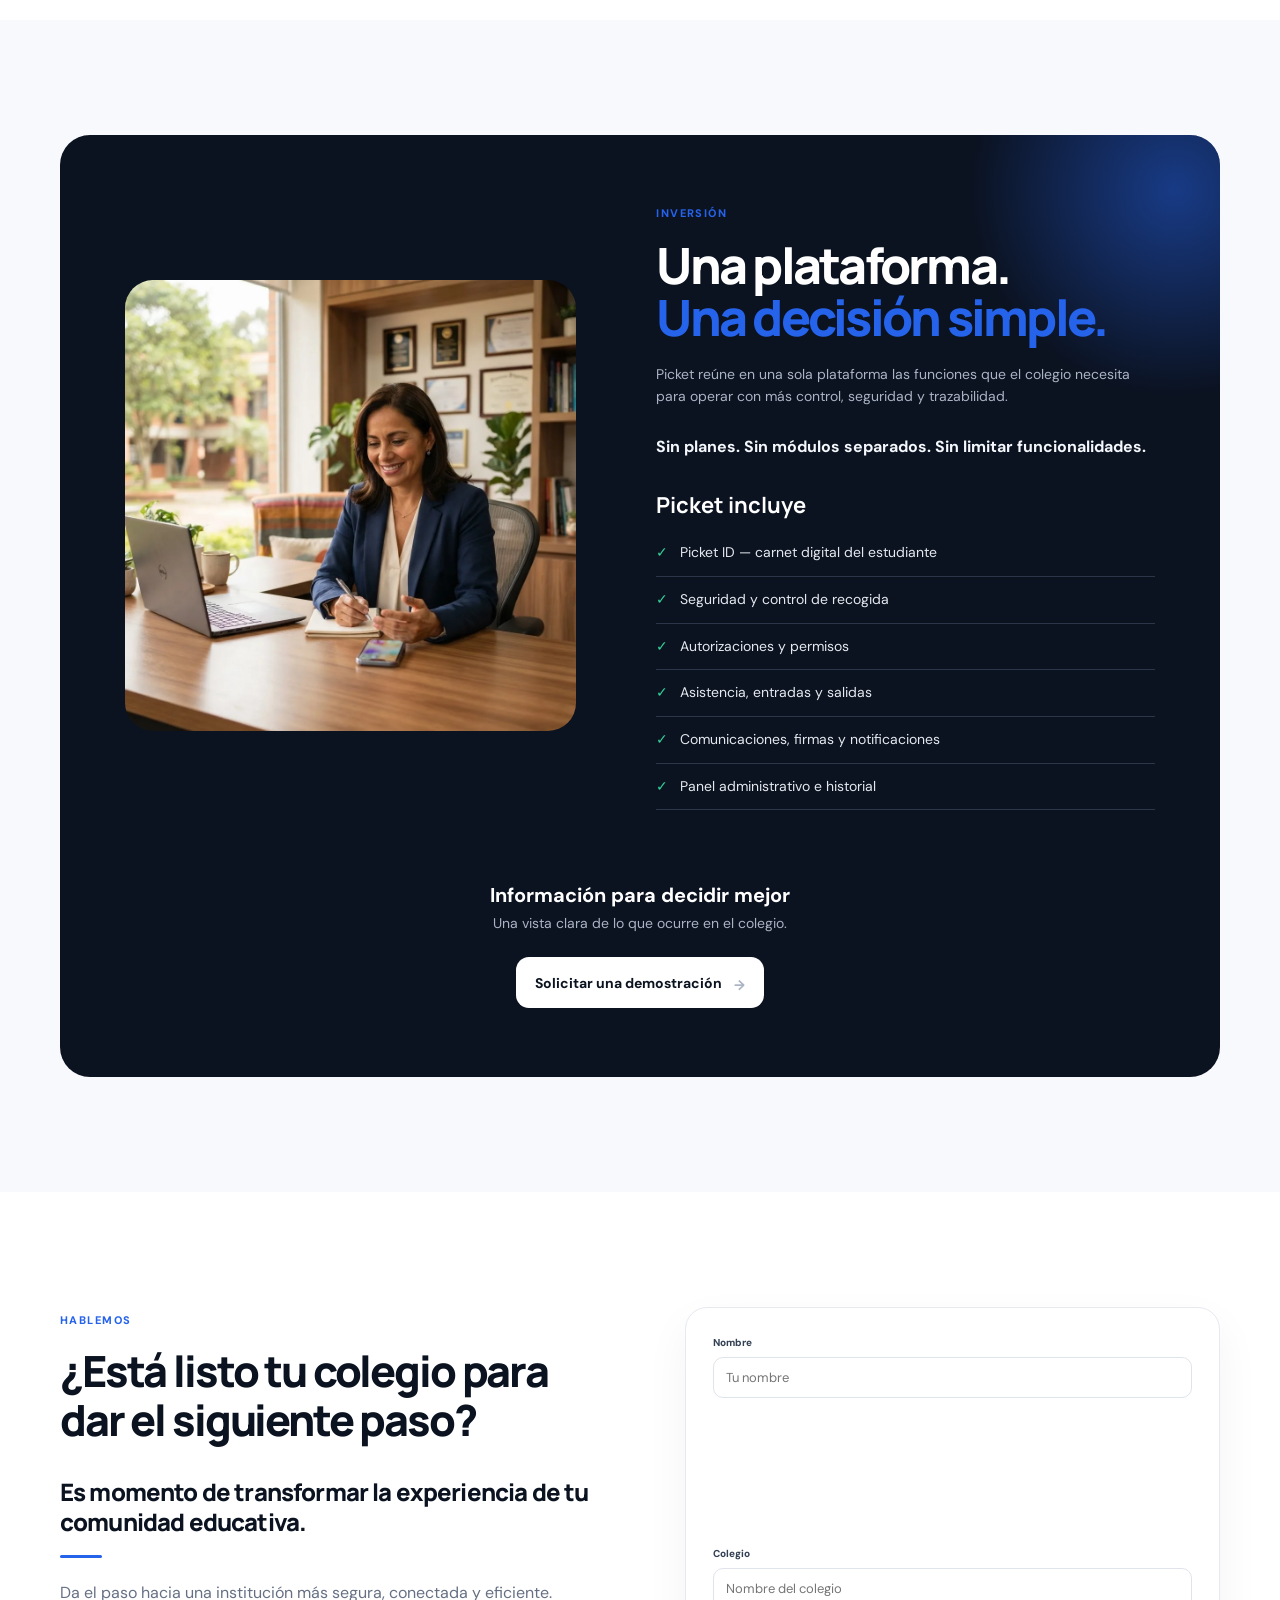
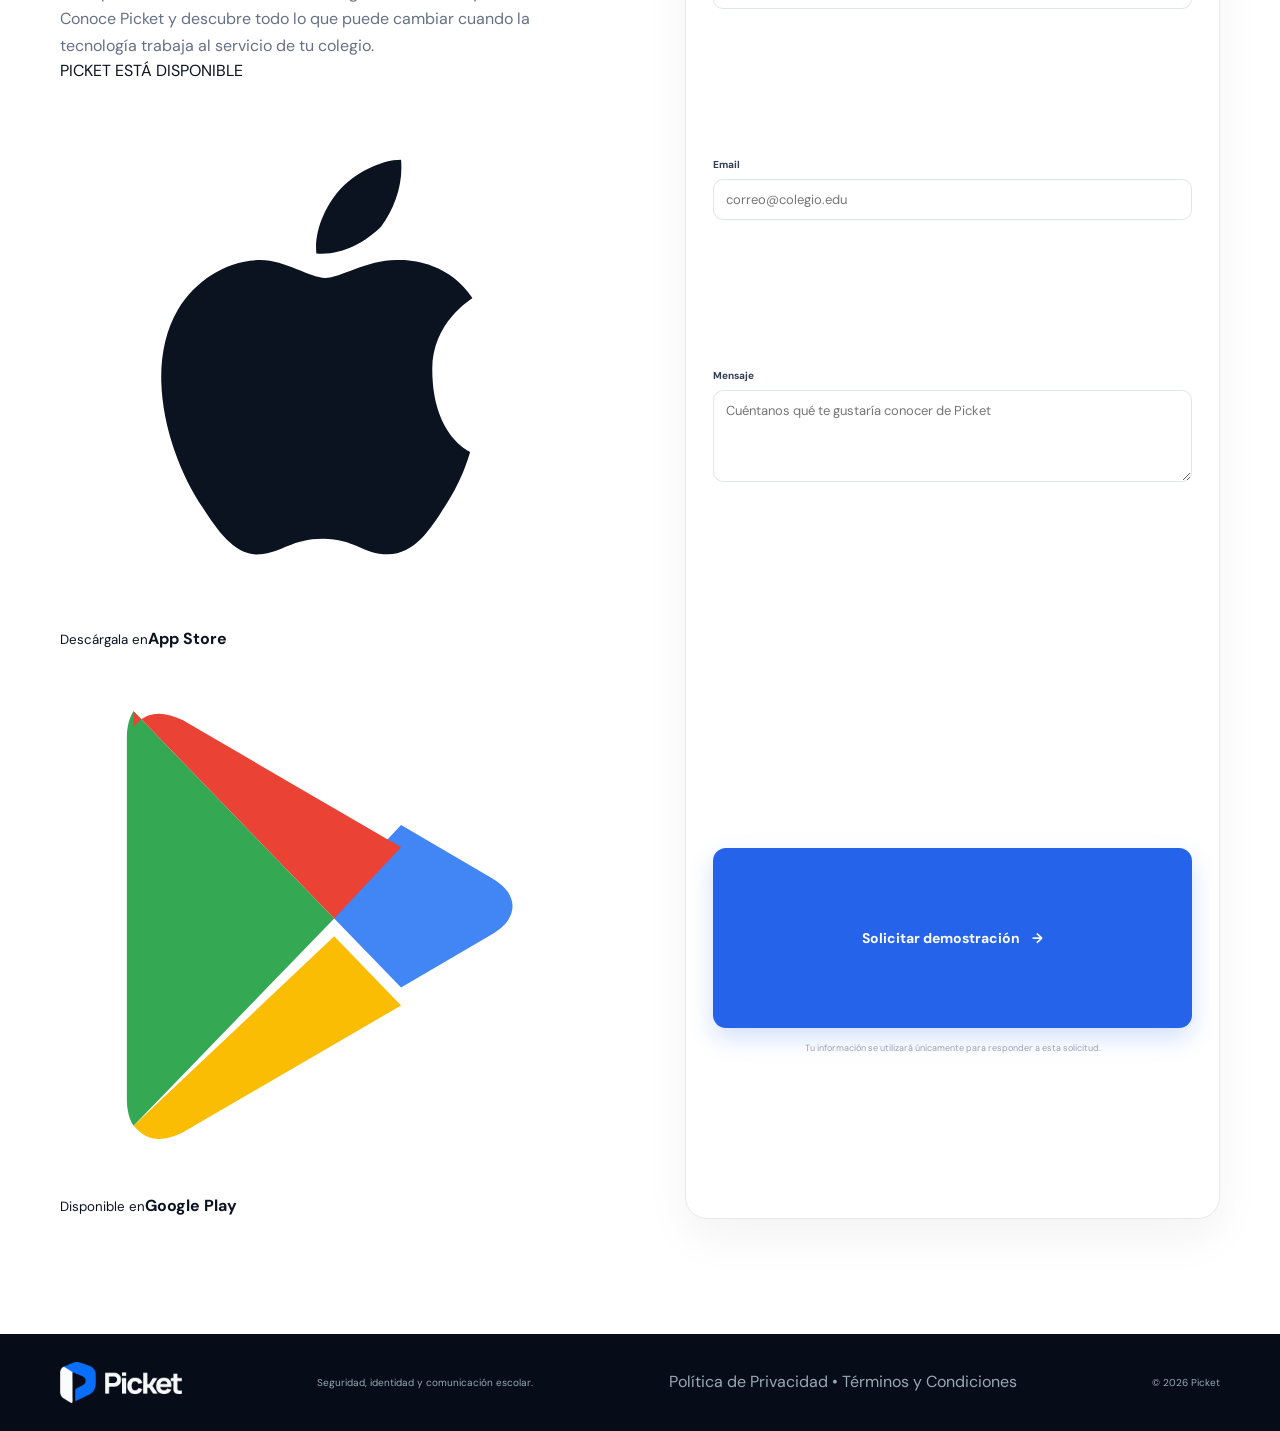
==== commit 41501043: "Update index.html Stores" ====
--- a/index.html
+++ b/index.html
@@ -1,7 +1,21 @@
 <!doctype html><html lang="es"><head><meta charset="utf-8"><meta name="viewport" content="width=device-width,initial-scale=1"><meta name="theme-color" content="#0b1220"><meta name="description" content="Picket: identidad digital, seguridad, asistencia y comunicación para colegios."><title>Picket - Seguridad e identidad escolar</title><link rel="icon" type="image/png" href="images/icon-picket.png"><link rel="apple-touch-icon" href="images/icon-picket.png"><link rel="preconnect" href="https://challenges.cloudflare.com"><script src="https://challenges.cloudflare.com/turnstile/v0/api.js" async defer></script><link rel="preconnect" href="https://fonts.googleapis.com"><link rel="preconnect" href="https://fonts.gstatic.com" crossorigin><link href="https://fonts.googleapis.com/css2?family=DM+Sans:wght@400;500;600;700&family=Manrope:wght@600;700;800&display=swap" rel="stylesheet"><link rel="stylesheet" href="styles.css"></head><body>
 <header class="nav"><div class="container nav-inner"><a class="brand" href="#inicio"><img src="images/logo-picket.png" alt="Picket" class="brand-logo"></a><nav class="desktop-nav"><a href="#como-funciona">Cómo funciona</a><a href="#funciones">Funciones</a><a href="#familias">Familias</a><a href="#inversion">Inversión</a></nav><a class="nav-cta" href="#contacto">Solicitar demostración <span>↗</span></a><button class="menu-btn" aria-label="Abrir menú">☰</button></div><div class="mobile-nav"><a href="#como-funciona">Cómo funciona</a><a href="#funciones">Funciones</a><a href="#familias">Familias</a><a href="#inversion">Inversión</a><a href="#contacto">Solicitar demostración</a></div></header>
 <main id="inicio">
-<section class="hero"><div class="hero-glow"></div><div class="container hero-grid"><div class="hero-copy reveal"><div class="eyebrow"><i></i>Tecnología para colegios que cuidan</div><h1>Más control.<br><em>Más tranquilidad.</em></h1><p class="hero-lead">Picket conecta al colegio con las familias para hacer más seguros, simples y trazables los momentos que más importan.</p><div class="hero-actions"><a class="btn btn-primary" href="#contacto">Quiero conocer Picket <span>→</span></a><a class="btn btn-ghost" href="#como-funciona">Ver cómo funciona</a></div><div class="hero-proof"><div><strong>1</strong><span>plataforma</span></div><b></b><div><strong>5+</strong><span>procesos conectados</span></div><b></b><div><strong>24/7</strong><span>identidad digital</span></div></div></div>
+<section class="hero"><div class="hero-glow"></div><div class="container hero-grid"><div class="hero-copy reveal"><div class="eyebrow"><i></i>Tecnología para colegios que cuidan</div><h1>Más control.<br><em>Más tranquilidad.</em></h1><p class="hero-lead">Picket conecta al colegio con las familias para hacer más seguros, simples y trazables los momentos que más importan.</p><div class="hero-actions"><a class="btn btn-primary" href="#contacto">Quiero conocer Picket <span>→</span></a><a class="btn btn-ghost" href="#como-funciona">Ver cómo funciona</a></div>
+  <div class="store-availability">
+  <span class="store-availability-label">PICKET ESTÁ DISPONIBLE</span>
+  <div class="store-buttons">
+    <a class="store-button" href="https://apps.apple.com/do/app/picket/id6812159703" target="_blank" rel="noopener noreferrer" aria-label="Descargar Picket en App Store">
+      <svg viewBox="0 0 24 24" aria-hidden="true"><path fill="currentColor" d="M16.7 12.8c0-2.1 1.7-3.1 1.8-3.2-1-1.5-2.6-1.7-3.2-1.7-1.4-.1-2.7.8-3.4.8-.7 0-1.8-.8-2.9-.8-1.5 0-2.9.9-3.7 2.2-1.6 2.7-.4 6.7 1.1 8.9.7 1.1 1.5 2.2 2.6 2.1 1-.1 1.4-.7 2.8-.7s1.8.7 2.9.7c1.2 0 1.9-1.1 2.6-2.2.8-1.2 1.1-2.4 1.1-2.4s-1.7-.7-1.7-3.7ZM14.4 6.4c.6-.8 1-1.9.9-3-.9 0-2.1.6-2.8 1.4-.6.7-1.1 1.8-1 2.8 1.1.1 2.2-.5 2.9-1.2Z"/></svg>
+      <span><small>Descárgala en</small><strong>App Store</strong></span>
+    </a>
+    <a class="store-button" href="https://play.google.com/store/apps/details?id=com.base6a05dc0ef03c78c415c59d8a.app&pcampaignid=web_share" target="_blank" rel="noopener noreferrer" aria-label="Descargar Picket en Google Play">
+      <svg viewBox="0 0 24 24" aria-hidden="true"><path fill="#34A853" d="M3.3 2.7c-.2.3-.3.7-.3 1.2v16.2c0 .5.1.9.3 1.2l9-9.3-9-9.3Z"/><path fill="#4285F4" d="m12.3 12 3 3.1 4.1-2.4c1.2-.7 1.2-1.8 0-2.5l-4.1-2.4-3 3.2Z"/><path fill="#FBBC04" d="m3.3 21.3.2.2c.5.5 1.2.5 2 .1l9.8-5.7-3-3.1-9 8.5Z"/><path fill="#EA4335" d="m3.3 2.7 9 9.3 3-3.2-9.8-5.7c-.8-.4-1.5-.4-2 .1l-.2.2Z"/></svg>
+      <span><small>Disponible en</small><strong>Google Play</strong></span>
+    </a>
+  </div>
+</div>
+  <div class="hero-proof"><div><strong>1</strong><span>plataforma</span></div><b></b><div><strong>5+</strong><span>procesos conectados</span></div><b></b><div><strong>24/7</strong><span>identidad digital</span></div></div></div>
 <div class="hero-visual hero-photo-wrap reveal delay-1"><img class="hero-photo" src="images/portada.webp" alt="Madre y estudiante llegando al colegio" loading="eager"><div class="hero-photo-overlay"></div><div class="hero-badge hero-badge-top"><i>✓</i><div><b>Identidad digital</b><small>Picket ID activo</small></div></div><div class="hero-badge hero-badge-bottom"><i>⌖</i><div><b>Salida autorizada</b><small>Información verificada</small></div></div></div></div><div class="scroll-cue">● &nbsp; Descubre Picket</div></section>
 <section class="statement"><div class="container narrow reveal"><span class="section-label">EL PROBLEMA</span><h2>En un colegio, saber <span>quién</span> entra y sale no debería depender de una lista de papel.</h2><p>Padres, docentes, recepción y seguridad necesitan la misma información, en el momento correcto. Picket la pone en un solo lugar.</p></div></section>
 <section id="como-funciona" class="how"><div class="container"><div class="section-head reveal"><span class="section-label">LA SOLUCIÓN</span><h2>La salida escolar puede ser <span>más segura.</span></h2><p>Picket conecta autorización, identificación y registro en un proceso sencillo para el colegio y las familias.</p></div><div class="solution-feature reveal"><div class="solution-image"><img src="images/qr.webp" alt="Personal del colegio verificando el QR de un estudiante" loading="lazy"><span>01 · Identificación rápida</span></div><div class="solution-copy"><span class="section-label">CÓMO FUNCIONA</span><h3>Del celular del padre a la puerta del colegio.</h3><p>El proceso que antes dependía de listas, llamadas o mensajes dispersos se convierte en una secuencia clara y trazable.</p><div class="flow flow-compact"><div class="flow-line"></div><article class="flow-step reveal"><small>01</small><i>⌁</i><h3>El padre autoriza</h3><p>Selecciona quién recogerá al estudiante.</p></article><article class="flow-step reveal d1"><small>02</small><i>◉</i><h3>El colegio valida</h3><p>El personal consulta la autorización.</p></article><article class="flow-step reveal d2"><small>03</small><i>▦</i><h3>Se identifica</h3><p>QR y Picket ID facilitan la verificación.</p></article><article class="flow-step reveal d3"><small>04</small><i>✓</i><h3>Queda registrado</h3><p>La salida queda trazable y puede notificar a la familia.</p></article></div></div></div></div></section>
@@ -10,7 +24,21 @@
 <section id="familias" class="family"><div class="container family-grid"><div class="family-image reveal"><img src="images/familia.webp" alt="Familia saliendo feliz del colegio" loading="lazy"><div class="image-caption light"><b>Una experiencia que transmite tranquilidad</b><span>La tecnología también puede sentirse humana.</span></div></div><div class="family-copy reveal d1"><span class="section-label">PARA LAS FAMILIAS</span><h2>La tranquilidad también es una <span>experiencia digital.</span></h2><p>Los padres no necesitan aprender un sistema complicado. Necesitan saber que el colegio tiene la información correcta y que ellos pueden participar cuando corresponde.</p><ul><li>✓ &nbsp;Autorizar personas desde el celular</li><li>✓ &nbsp;Consultar el Picket ID del estudiante</li><li>✓ &nbsp;Recibir información de entrada y salida</li><li>✓ &nbsp;Responder comunicados y autorizaciones</li></ul><div class="family-panel"><div class="notification"><i>✓</i><div><b>María salió del colegio</b><small>Recogida por José Rodríguez · 12:43 PM</small></div><em>Ahora</em></div><div class="notification"><i>!</i><div><b>Autorización confirmada</b><small>Excursión escolar · Viernes 18</small></div><em>8:12 AM</em></div></div></div></div></section>
 <section class="benefits"><div class="container"><div class="section-head centered reveal"><span class="section-label">EL RESULTADO</span><h2>Una mejor experiencia para <span>todos.</span></h2></div><div class="benefit-grid"><article class="reveal"><small>01</small><h3>Para el colegio</h3><p>Más control, menos procesos manuales y trazabilidad de los eventos importantes.</p></article><article class="reveal d1"><small>02</small><h3>Para las familias</h3><p>Más tranquilidad, información clara y participación desde el celular.</p></article><article class="reveal d2"><small>03</small><h3>Para el personal</h3><p>Información al momento y procesos más ordenados en los puntos de acceso y salida.</p></article></div></div></section>
 <section id="inversion" class="investment"><div class="container investment-box reveal"><div class="investment-visual"><img src="images/directora.webp" alt="Directora de colegio utilizando Picket en su oficina" loading="lazy"></div><div class="investment-content"><span class="section-label">INVERSIÓN</span><h2>Una plataforma.<br><span>Una decisión simple.</span></h2><p>Picket reúne en una sola plataforma las funciones que el colegio necesita para operar con más control, seguridad y trazabilidad.</p><div class="investment-note">Sin planes. Sin módulos separados. Sin limitar funcionalidades.</div><div class="investment-list"><h3>Picket incluye</h3><p>✓ &nbsp; Picket ID — carnet digital del estudiante</p><p>✓ &nbsp; Seguridad y control de recogida</p><p>✓ &nbsp; Autorizaciones y permisos</p><p>✓ &nbsp; Asistencia, entradas y salidas</p><p>✓ &nbsp; Comunicaciones, firmas y notificaciones</p><p>✓ &nbsp; Panel administrativo e historial</p></div></div><div class="investment-caption"><b>Información para decidir mejor</b><span>Una vista clara de lo que ocurre en el colegio.</span><a class="btn btn-white" href="#contacto">Solicitar una demostración <span>→</span></a></div></div></section>
-<section id="contacto" class="contact"><div class="container contact-grid"><div class="contact-copy reveal"><span class="section-label">HABLEMOS</span><h2>¿Está listo tu colegio para dar el siguiente paso?</h2><div class="contact-closing"><p class="contact-closing-lead">Es momento de transformar la experiencia de tu comunidad educativa.</p><p>Da el paso hacia una institución más segura, conectada y eficiente. Conoce Picket y descubre todo lo que puede cambiar cuando la tecnología trabaja al servicio de tu colegio.</p></div></div><form class="contact-form reveal d1" id="contactForm" action="https://formspree.io/f/mljelqba" method="POST">
+<section id="contacto" class="contact"><div class="container contact-grid"><div class="contact-copy reveal"><span class="section-label">HABLEMOS</span><h2>¿Está listo tu colegio para dar el siguiente paso?</h2><div class="contact-closing"><p class="contact-closing-lead">Es momento de transformar la experiencia de tu comunidad educativa.</p><p>Da el paso hacia una institución más segura, conectada y eficiente. Conoce Picket y descubre todo lo que puede cambiar cuando la tecnología trabaja al servicio de tu colegio.</p></div>
+<div class="store-availability">
+  <span class="store-availability-label">PICKET ESTÁ DISPONIBLE</span>
+  <div class="store-buttons">
+    <a class="store-button" href="https://apps.apple.com/do/app/picket/id6812159703" target="_blank" rel="noopener noreferrer" aria-label="Descargar Picket en App Store">
+      <svg viewBox="0 0 24 24" aria-hidden="true"><path fill="currentColor" d="M16.7 12.8c0-2.1 1.7-3.1 1.8-3.2-1-1.5-2.6-1.7-3.2-1.7-1.4-.1-2.7.8-3.4.8-.7 0-1.8-.8-2.9-.8-1.5 0-2.9.9-3.7 2.2-1.6 2.7-.4 6.7 1.1 8.9.7 1.1 1.5 2.2 2.6 2.1 1-.1 1.4-.7 2.8-.7s1.8.7 2.9.7c1.2 0 1.9-1.1 2.6-2.2.8-1.2 1.1-2.4 1.1-2.4s-1.7-.7-1.7-3.7ZM14.4 6.4c.6-.8 1-1.9.9-3-.9 0-2.1.6-2.8 1.4-.6.7-1.1 1.8-1 2.8 1.1.1 2.2-.5 2.9-1.2Z"/></svg>
+      <span><small>Descárgala en</small><strong>App Store</strong></span>
+    </a>
+    <a class="store-button" href="https://play.google.com/store/apps/details?id=com.base6a05dc0ef03c78c415c59d8a.app&pcampaignid=web_share" target="_blank" rel="noopener noreferrer" aria-label="Descargar Picket en Google Play">
+      <svg viewBox="0 0 24 24" aria-hidden="true"><path fill="#34A853" d="M3.3 2.7c-.2.3-.3.7-.3 1.2v16.2c0 .5.1.9.3 1.2l9-9.3-9-9.3Z"/><path fill="#4285F4" d="m12.3 12 3 3.1 4.1-2.4c1.2-.7 1.2-1.8 0-2.5l-4.1-2.4-3 3.2Z"/><path fill="#FBBC04" d="m3.3 21.3.2.2c.5.5 1.2.5 2 .1l9.8-5.7-3-3.1-9 8.5Z"/><path fill="#EA4335" d="m3.3 2.7 9 9.3 3-3.2-9.8-5.7c-.8-.4-1.5-.4-2 .1l-.2.2Z"/></svg>
+      <span><small>Disponible en</small><strong>Google Play</strong></span>
+    </a>
+  </div>
+</div>
+</div><form class="contact-form reveal d1" id="contactForm" action="https://formspree.io/f/mljelqba" method="POST">
 <label>Nombre<input name="name" autocomplete="name" required placeholder="Tu nombre"></label>
 <label>Colegio<input name="school" autocomplete="organization" required placeholder="Nombre del colegio"></label>
 <label>Email<input name="email" type="email" autocomplete="email" required placeholder="correo@colegio.edu"></label>
